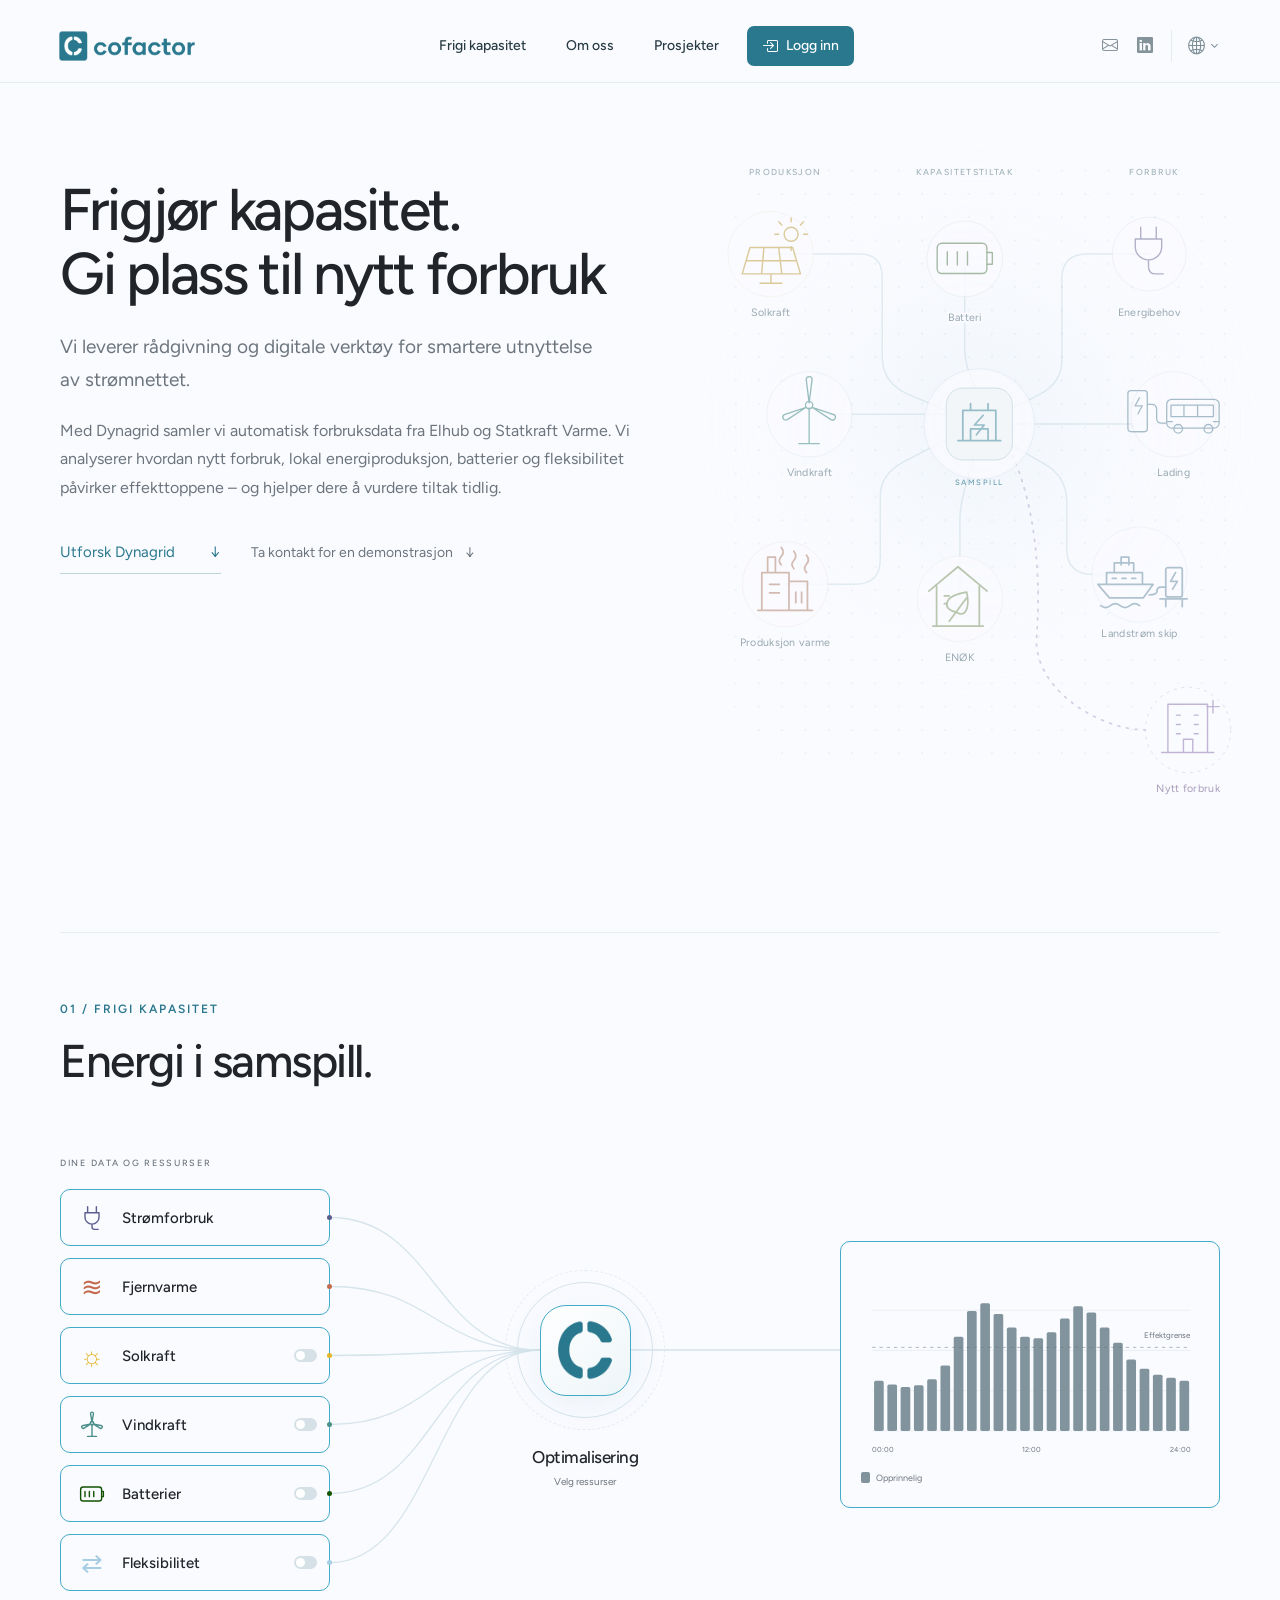
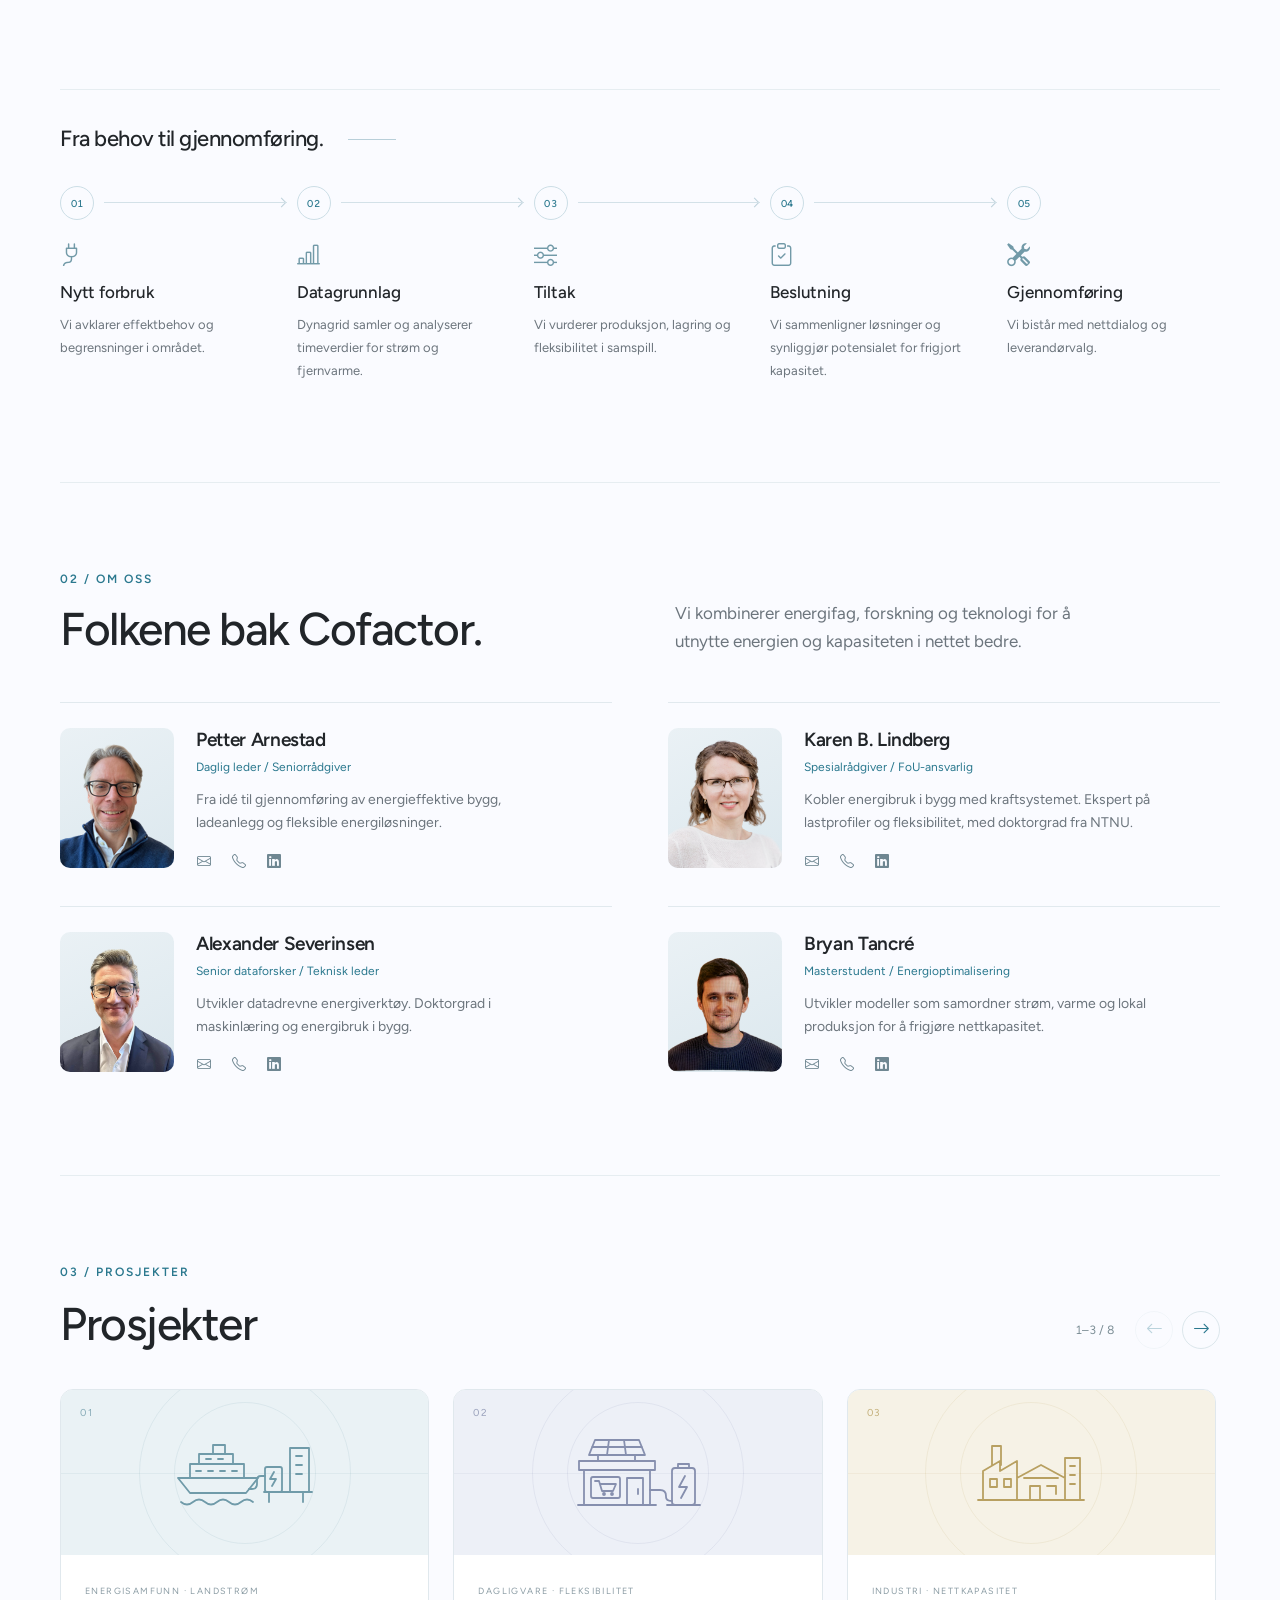
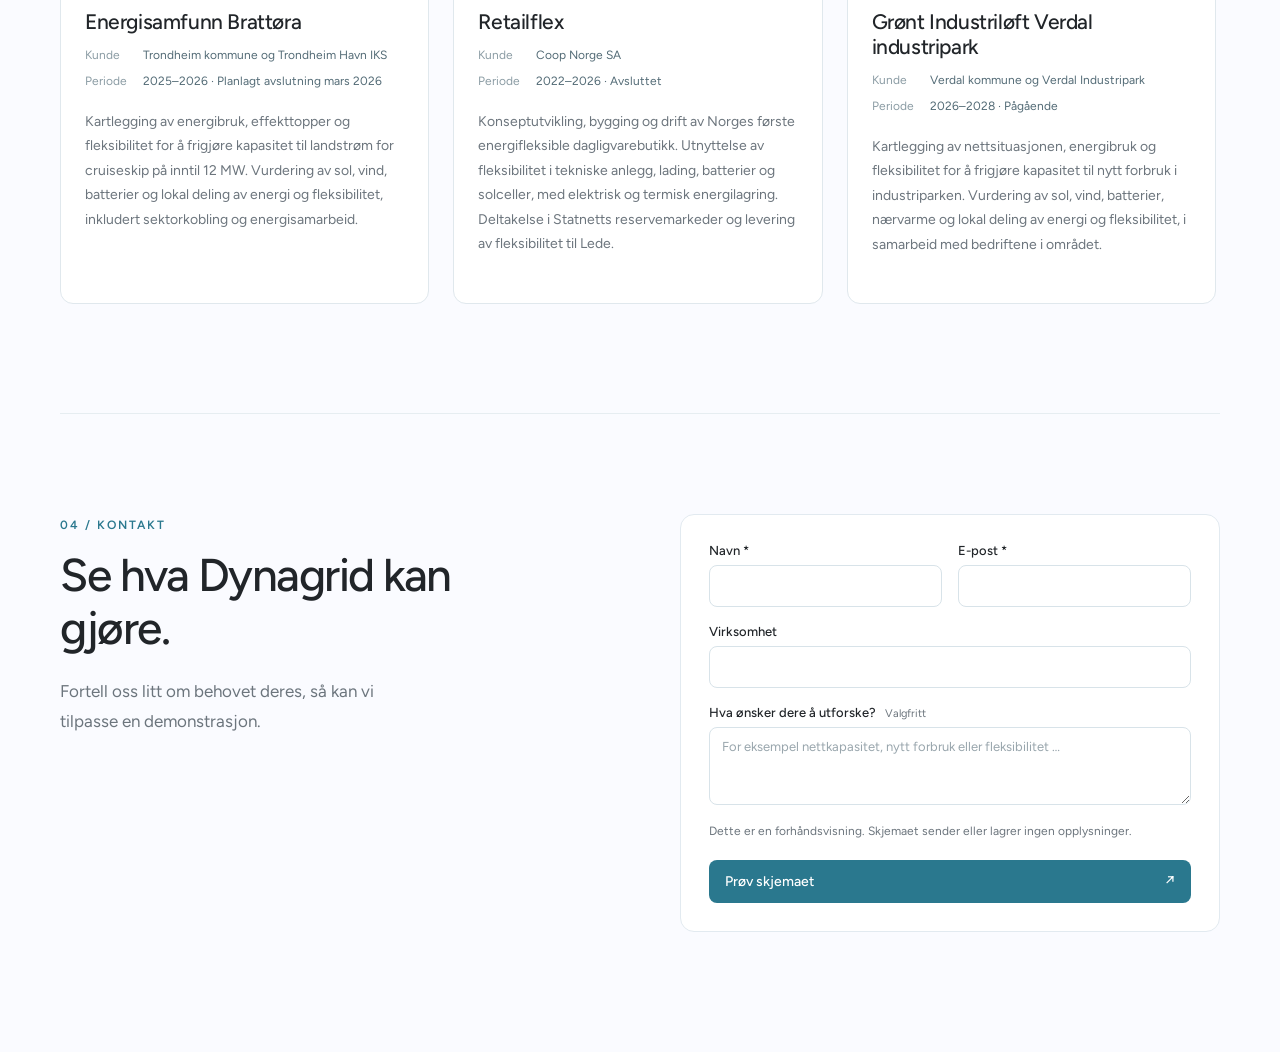
==== index.html @ 736b6c1d "Update energy illustration and website content" ====
<!doctype html>
<html lang="nb">
<head>
<meta charset="utf-8"><meta name="viewport" content="width=device-width, initial-scale=1">
<title>Energi i samspill — animasjonskonsept</title>
<link rel="icon" type="image/png" href="assets/cofactor-symbol.png">
<link rel="stylesheet" href="assets/bootstrap-icons.css"><link rel="stylesheet" href="style.css?v=20261119-energy-groups1"><script defer src="i18n.js?v=20261119-energy-groups1"></script><script defer src="app.js?v=20261119-energy-groups1"></script>
</head>
<body>
<header class="site-header">
<nav class="site-nav" aria-label="Hovedmeny">
<a class="site-logo" href="./" aria-label="Cofactor – forsiden"><img src="assets/cofactor-logo.png" alt="Cofactor"></a>
<button class="nav-toggle" type="button" aria-label="Åpne meny" aria-expanded="false" aria-controls="nav-items"><i class="bi bi-list" aria-hidden="true"></i></button>
<ul class="nav-items" id="nav-items">
<li><a class="nav-link" href="#frigi-kapasitet">Frigi kapasitet</a></li>
<li><a class="nav-link" href="#om-oss">Om oss</a></li>
<li><a class="nav-link" href="#prosjekter">Prosjekter</a></li>
<li><a class="nav-link login-link" href="https://dynagrid.cofactor.no"><i class="bi bi-box-arrow-in-right" aria-hidden="true"></i><span>Logg inn</span></a></li>
</ul>
<ul class="nav-social" aria-label="Kontakt og sosiale medier">

<li><a class="nav-link social-link" href="mailto:post@cofactor.site" aria-label="Send e-post til Cofactor"><i class="bi bi-envelope" aria-hidden="true"></i></a></li>
<li><a class="nav-link social-link" href="https://www.linkedin.com/company/cofactor-as" aria-label="Cofactor på LinkedIn"><i class="bi bi-linkedin" aria-hidden="true"></i></a></li>
<li class="language-picker">
<button type="button" id="language-trigger" class="language-trigger" aria-label="Velg språk" aria-expanded="false" aria-controls="language-options"><i class="bi bi-globe2" aria-hidden="true"></i><span class="language-chevron" aria-hidden="true"></span></button>
<div id="language-options" class="language-options" hidden>
<button type="button" data-language="nb" lang="nb" aria-pressed="true">Norsk <span aria-hidden="true">✓</span></button>
<button type="button" data-language="en" lang="en" aria-pressed="false">English <span aria-hidden="true">✓</span></button>
</div>
</li>
</ul>
</nav>
</header>
<main>
<section class="landing-section" aria-labelledby="intro-title">
<div class="landing-copy"><h1 id="intro-title">Frigjør kapasitet.<br>Gi plass til nytt forbruk</h1><p>Vi leverer rådgivning og digitale verktøy for smartere utnyttelse av strømnettet.</p><p class="landing-description">Med Dynagrid samler vi automatisk forbruksdata fra Elhub og Statkraft Varme. Vi analyserer hvordan nytt forbruk, lokal energiproduksjon, batterier og fleksibilitet påvirker effekttoppene – og hjelper dere å vurdere tiltak tidlig.</p><div class="landing-actions"><a class="section-jump" href="#frigi-kapasitet">Utforsk Dynagrid <span aria-hidden="true">↓</span></a><a class="demo-link" href="#kontakt">Ta kontakt for en demonstrasjon <span aria-hidden="true">↓</span></a></div></div>
<div class="energy-illustration" aria-hidden="true">
<svg viewBox="0 0 600 710" fill="none" xmlns="http://www.w3.org/2000/svg">
<defs><pattern id="energy-dots" width="24" height="24" patternUnits="userSpaceOnUse"><circle cx="1" cy="1" r="1" fill="#2a788e" opacity=".13"/></pattern><radialGradient id="energy-halo"><stop stop-color="#e4eff3" stop-opacity=".7"/><stop offset="1" stop-color="#FAFBFF" stop-opacity="0"/></radialGradient></defs>
<ellipse cx="300" cy="310" rx="295" ry="300" fill="url(#energy-halo)"/>
<rect x="28" y="35" width="544" height="625" rx="100" fill="url(#energy-dots)"/>
<g class="energy-group-labels"><text x="100" y="54">PRODUKSJON</text><text x="285" y="54">KAPASITETSTILTAK</text><text x="480" y="54">FORBRUK</text></g>
<g stroke="#2a788e" stroke-opacity=".17" stroke-width="1.5" stroke-linecap="round" stroke-linejoin="round" fill="none">
<path d="M85 135H177Q200 135 200 159V241Q200 268 228 280L266 296"/>
<path d="M125 300H266"/>
<path d="M100 475H172Q198 475 198 449V384Q198 362 222 349L270 324"/>
<path d="M285 140V234Q285 251 297 274"/>
<path d="M280 490V408Q280 388 294 348"/>
<path d="M334 294 361 280Q385 268 385 244V161Q385 135 411 135H475"/>
<path d="M334 310H500"/>
<path d="M330 330 367 351Q390 364 390 390V438Q390 465 417 465H465"/>
</g>
<path class="energy-new-demand-link" d="M334 342C360 400 363 475 359 529S424 625 471 625"/>

<g transform="translate(100 475)" class="energy-node" style="color:#b48a76"><circle r="44" class="node-disc"/>
<g class="node-art"><path d="M-28 27h56M-24 27v-39h28v39M4 27V-3h19v30M-18-12v-16h8v16M-16 0h10m-10 9h10M11 8v11m6-11v11"/><path d="M-4-20c-7-8 7-9 0-18M9-16c-7-8 7-9 0-18M22-12c-7-8 7-9 0-18"/></g>
<text x="0" y="64">Produksjon varme</text></g>
<g transform="translate(125 300)" class="energy-node" style="color:#4b8f8a"><circle r="44" class="node-disc"/>
<g class="node-art" transform="translate(-28 -41) scale(0.75)"><path xmlns="http://www.w3.org/2000/svg" d="M37 46v49M23 95h28M37 39 33 7a4 4 0 0 1 8 0l-4 32ZM33 45 7 62a4 4 0 0 1-4-7l30-10ZM41 45l26 17a4 4 0 0 0 4-7L41 45Z" /><circle xmlns="http://www.w3.org/2000/svg" cx="37" cy="42" r="5" /></g>
<text x="0" y="64">Vindkraft</text></g>
<g transform="translate(515 625)" class="energy-node energy-new-demand" style="color:#9680b3"><circle r="44" class="node-disc"/>
<g class="node-art" transform="translate(-28 -32) scale(0.8)"><path xmlns="http://www.w3.org/2000/svg" d="M9 69V7h51v62M1 69h67M29 69V52h12v17M20 21h5M43 21h5M20 33h5M43 33h5M20 45h5M43 45h5M67 2v16M59 10h16" /></g>
<text x="0" y="64">Nytt forbruk</text></g>
<g transform="translate(465 465)" class="energy-node" style="color:#7496a9"><circle r="49" class="node-disc"/>
<g class="node-art"><path d="M-43 10h57L4 24h-35l-12-14ZM-34 10V-2H3v12M-26-2v-10h20v8M-19-10v-8h8v8M-28 4h4m6 0h4m6 0h4M21 25h28M27 25v8m17-8v8"/><rect x="27" y="-7" width="17" height="30" rx="2"/><path d="m37-2-5 9h7l-5 8M27 13h-5q-4 0-4 4t-8 4M-40 32q5 4 10 0t10 0t10 0t10 0"/></g>
<text x="0" y="64">Landstrøm skip</text></g>
<g transform="translate(475 135)" class="energy-node" style="color:#77799d"><circle r="38" class="node-disc"/>
<g class="node-art" transform="translate(-24 -30) scale(0.8)"><path xmlns="http://www.w3.org/2000/svg" d="M19 3v15M39 3v15M12 18h34v10a17 17 0 0 1-34 0V18ZM29 45v8q0 10 10 10h9" /></g>
<text x="0" y="64">Energibehov</text></g>
<g transform="translate(500 300)" class="energy-node" style="color:#678c9e"><circle r="44" class="node-disc"/>
<g class="node-art" transform="translate(-47 -28) scale(0.74)"><rect xmlns="http://www.w3.org/2000/svg" x="0" y="5" width="27" height="57" rx="4" /><path xmlns="http://www.w3.org/2000/svg" d="M6 62h17M16 15l-6 11h10l-6 11M27 24h6q7 0 7 7v12q0 7 6 7h7" />
 <rect xmlns="http://www.w3.org/2000/svg" x="54" y="17" width="73" height="40" rx="7" /><path xmlns="http://www.w3.org/2000/svg" d="M60 25h59v16H60V25ZM78 25v16M97 25v16M119 48h7M55 48h7" /><circle xmlns="http://www.w3.org/2000/svg" cx="70" cy="58" r="6" /><circle xmlns="http://www.w3.org/2000/svg" cx="112" cy="58" r="6" /></g>
<text x="0" y="64">Lading</text></g>
<g transform="translate(285 140)" class="energy-node" style="color:#658860"><circle r="39" class="node-disc"/>
<g class="node-art" transform="translate(-30 -25) scale(0.8)"><rect xmlns="http://www.w3.org/2000/svg" x="2" y="11" width="64" height="39" rx="6" /><path xmlns="http://www.w3.org/2000/svg" d="M66 23h7v15h-7M15 22v17M28 22v17M41 22v17" /></g>
<text x="0" y="64">Batteri</text></g>
<g transform="translate(280 490)" class="energy-node" style="color:#889e71"><circle r="44" class="node-disc"/>
<g class="node-art"><path d="m-32-8 30-25L28-8M-24-13v41h44V-13M-28 28h52"/><path d="M-3 14c-15-2-16-17 10-21 4 19-3 26-10 21ZM-11 23 7-1M-16-3h5m-5 8h3"/></g>
<text x="0" y="64">ENØK</text></g>
<g transform="translate(85 135)" class="energy-node" style="color:#c2a34a"><circle r="44" class="node-disc"/>
<g class="node-art" transform="translate(-34 -30) scale(0.8)"><circle xmlns="http://www.w3.org/2000/svg" cx="69" cy="12" r="9" /><path xmlns="http://www.w3.org/2000/svg" d="M69-4v-5M69 28v5M53 12h-5M85 12h5M57 0l-4-4M81 0l4-4" />
 <path xmlns="http://www.w3.org/2000/svg" d="M16 29h55l10 34H6l10-34ZM12 46h64M34 29l-3 34M53 29l4 34M43 63v12M29 75h28" /></g>
<text x="0" y="64">Solkraft</text></g>
<g transform="translate(266 273)" style="color:#2a788e">
<circle cx="34" cy="37" r="57" fill="#FAFBFF" fill-opacity=".8" stroke="currentColor" stroke-opacity=".12"/>
<rect width="68" height="74" rx="17" fill="#eff5f7" stroke="#a8c6d0" stroke-opacity=".7"/>
<g stroke="currentColor" stroke-width="1.8" stroke-linecap="round" stroke-linejoin="round" opacity=".65"><path d="M17 54V23h34v31M12 54h44M25 16v7M43 16v7M25 54V42h18v12M38 28l-9 10h10l-8 10"/></g>
<text x="34" y="100" class="hub-label">SAMSPILL</text></g></svg>
</div>
</section>
<section id="frigi-kapasitet" class="animation-section" aria-labelledby="capacity-title" tabindex="-1">
<div class="section-heading"><span class="section-eyebrow">01 / FRIGI KAPASITET</span><h2 id="capacity-title">Energi i samspill.</h2></div>
<div class="scene">
<svg class="connections" viewBox="0 0 1160 500" preserveAspectRatio="none" aria-hidden="true"><defs><linearGradient id="flow"><stop stop-color="#43AAC7"/><stop offset="1" stop-color="#2a788e"/></linearGradient></defs><g id="wires"></g></svg>
<section class="sources" aria-label="Datakilder">
<div class="column-label">DINE DATA OG RESSURSER</div>
<div class="source" data-index="0"><span class="icon"><svg viewBox="0 0 32 32" aria-hidden="true"><path d="M11 3v7M21 3v7M8 10h16v5a8 8 0 0 1-16 0v-5ZM16 23v3a3 3 0 0 0 3 3h4"/></svg></span><div><strong>Strømforbruk</strong></div><span class="port"></span></div>
<div class="source" data-index="1"><span class="icon">≋</span><div><strong>Fjernvarme</strong></div><span class="port"></span></div>
<button type="button" class="source asset" data-index="2" data-asset="solar" aria-pressed="false"><span class="icon">☼</span><span class="source-text"><strong>Solkraft</strong></span><span class="port"></span><span class="toggle" aria-hidden="true"></span></button>
<button type="button" class="source asset" data-index="3" data-asset="wind" aria-pressed="false"><span class="icon"><svg viewBox="0 0 32 32" aria-hidden="true"><path d="M16 15.5V29M11 29h10M16 12.5 14.3 3a1.7 1.7 0 0 1 3.4 0L16 12.5ZM14.7 14.8l-8.2 5a1.7 1.7 0 0 1-1.7-2.9l9.9-2.1ZM17.3 14.8l8.2 5a1.7 1.7 0 0 0 1.7-2.9l-9.9-2.1Z"/><circle cx="16" cy="14" r="2"/></svg></span><span class="source-text"><strong>Vindkraft</strong></span><span class="port"></span><span class="toggle" aria-hidden="true"></span></button>
<button type="button" class="source asset" data-index="4" data-asset="battery" aria-pressed="false"><span class="icon"><svg viewBox="0 0 32 32" aria-hidden="true"><rect x="3" y="8" width="24" height="16" rx="3"/><path d="M27 13h2v6h-2M8 13v6M13 13v6M18 13v6"/></svg></span><span class="source-text"><strong>Batterier</strong></span><span class="port"></span><span class="toggle" aria-hidden="true"></span></button>
<button type="button" class="source asset" data-index="5" data-asset="flex" aria-pressed="false"><span class="icon">⇄</span><span class="source-text"><strong>Fleksibilitet</strong></span><span class="port"></span><span class="toggle" aria-hidden="true"></span></button>
</section>
<section class="optimizer" aria-label="Optimalisering"><div class="core-wrap"><div class="ring ring-outer"></div><div class="ring ring-inner"></div><div class="core"><img class="cofactor-symbol" src="assets/cofactor-symbol.png" alt="Cofactor" decoding="async"></div></div><h2>Optimalisering</h2><p id="engine-copy">Velg ressurser</p><div class="thinking"><i></i><i></i><i></i></div></section>
<section class="result" aria-label="Illustrasjon av redusert effektuttak"><div class="chart-wrap"><svg id="chart" width="420" height="240" viewBox="0 0 420 240" role="img" aria-label="Timebasert effektuttak gjennom et døgn: opprinnelige søyler bak optimaliserte søyler, med en effektgrense på 550 kW"><g class="grid"><path d="M14 55H410M14 105H410M14 155H410M14 205H410"/></g><g id="original-bars" fill="#81939c" fill-opacity="1"><rect x="16.25" y="142.67" width="12" height="62.33" rx="2"></rect><rect x="32.75" y="147.39" width="12" height="57.61" rx="2"></rect><rect x="49.25" y="150.22" width="12" height="54.78" rx="2"></rect><rect x="65.75" y="148.33" width="12" height="56.67" rx="2"></rect><rect x="82.25" y="140.78" width="12" height="64.22" rx="2"></rect><rect x="98.75" y="123.78" width="12" height="81.22" rx="2"></rect><rect x="115.25" y="87.89" width="12" height="117.11" rx="2"></rect><rect x="131.75" y="55.78" width="12" height="149.22" rx="2"></rect><rect x="148.25" y="46.33" width="12" height="158.67" rx="2"></rect><rect x="164.75" y="59.56" width="12" height="145.44" rx="2"></rect><rect x="181.25" y="76.56" width="12" height="128.44" rx="2"></rect><rect x="197.75" y="87.89" width="12" height="117.11" rx="2"></rect><rect x="214.25" y="89.78" width="12" height="115.22" rx="2"></rect><rect x="230.75" y="82.22" width="12" height="122.78" rx="2"></rect><rect x="247.25" y="65.22" width="12" height="139.78" rx="2"></rect><rect x="263.75" y="50.11" width="12" height="154.89" rx="2"></rect><rect x="280.25" y="57.67" width="12" height="147.33" rx="2"></rect><rect x="296.75" y="76.56" width="12" height="128.44" rx="2"></rect><rect x="313.25" y="95.44" width="12" height="109.56" rx="2"></rect><rect x="329.75" y="116.22" width="12" height="88.78" rx="2"></rect><rect x="346.25" y="127.56" width="12" height="77.44" rx="2"></rect><rect x="362.75" y="135.11" width="12" height="69.89" rx="2"></rect><rect x="379.25" y="138.89" width="12" height="66.11" rx="2"></rect><rect x="395.75" y="142.67" width="12" height="62.33" rx="2"></rect></g><g id="optimized-bars" visibility="hidden" fill="#2a788e" fill-opacity="1"><rect x="18.25" y="142.67" width="8" height="62.33" rx="2"><title>00:00–01:00 · Opprinnelig: 330 kW · Optimalisert: 330 kW</title></rect><rect x="34.75" y="147.39" width="8" height="57.61" rx="2"><title>01:00–02:00 · Opprinnelig: 305 kW · Optimalisert: 305 kW</title></rect><rect x="51.25" y="150.22" width="8" height="54.78" rx="2"><title>02:00–03:00 · Opprinnelig: 290 kW · Optimalisert: 290 kW</title></rect><rect x="67.75" y="148.33" width="8" height="56.67" rx="2"><title>03:00–04:00 · Opprinnelig: 300 kW · Optimalisert: 300 kW</title></rect><rect x="84.25" y="140.78" width="8" height="64.22" rx="2"><title>04:00–05:00 · Opprinnelig: 340 kW · Optimalisert: 340 kW</title></rect><rect x="100.75" y="123.78" width="8" height="81.22" rx="2"><title>05:00–06:00 · Opprinnelig: 430 kW · Optimalisert: 430 kW</title></rect><rect x="117.25" y="87.89" width="8" height="117.11" rx="2"><title>06:00–07:00 · Opprinnelig: 620 kW · Optimalisert: 620 kW</title></rect><rect x="133.75" y="55.78" width="8" height="149.22" rx="2"><title>07:00–08:00 · Opprinnelig: 790 kW · Optimalisert: 790 kW</title></rect><rect x="150.25" y="46.33" width="8" height="158.67" rx="2"><title>08:00–09:00 · Opprinnelig: 840 kW · Optimalisert: 840 kW</title></rect><rect x="166.75" y="59.56" width="8" height="145.44" rx="2"><title>09:00–10:00 · Opprinnelig: 770 kW · Optimalisert: 770 kW</title></rect><rect x="183.25" y="76.56" width="8" height="128.44" rx="2"><title>10:00–11:00 · Opprinnelig: 680 kW · Optimalisert: 680 kW</title></rect><rect x="199.75" y="87.89" width="8" height="117.11" rx="2"><title>11:00–12:00 · Opprinnelig: 620 kW · Optimalisert: 620 kW</title></rect><rect x="216.25" y="89.78" width="8" height="115.22" rx="2"><title>12:00–13:00 · Opprinnelig: 610 kW · Optimalisert: 610 kW</title></rect><rect x="232.75" y="82.22" width="8" height="122.78" rx="2"><title>13:00–14:00 · Opprinnelig: 650 kW · Optimalisert: 650 kW</title></rect><rect x="249.25" y="65.22" width="8" height="139.78" rx="2"><title>14:00–15:00 · Opprinnelig: 740 kW · Optimalisert: 740 kW</title></rect><rect x="265.75" y="50.11" width="8" height="154.89" rx="2"><title>15:00–16:00 · Opprinnelig: 820 kW · Optimalisert: 820 kW</title></rect><rect x="282.25" y="57.67" width="8" height="147.33" rx="2"><title>16:00–17:00 · Opprinnelig: 780 kW · Optimalisert: 780 kW</title></rect><rect x="298.75" y="76.56" width="8" height="128.44" rx="2"><title>17:00–18:00 · Opprinnelig: 680 kW · Optimalisert: 680 kW</title></rect><rect x="315.25" y="95.44" width="8" height="109.56" rx="2"><title>18:00–19:00 · Opprinnelig: 580 kW · Optimalisert: 580 kW</title></rect><rect x="331.75" y="116.22" width="8" height="88.78" rx="2"><title>19:00–20:00 · Opprinnelig: 470 kW · Optimalisert: 470 kW</title></rect><rect x="348.25" y="127.56" width="8" height="77.44" rx="2"><title>20:00–21:00 · Opprinnelig: 410 kW · Optimalisert: 410 kW</title></rect><rect x="364.75" y="135.11" width="8" height="69.89" rx="2"><title>21:00–22:00 · Opprinnelig: 370 kW · Optimalisert: 370 kW</title></rect><rect x="381.25" y="138.89" width="8" height="66.11" rx="2"><title>22:00–23:00 · Opprinnelig: 350 kW · Optimalisert: 350 kW</title></rect><rect x="397.75" y="142.67" width="8" height="62.33" rx="2"><title>23:00–24:00 · Opprinnelig: 330 kW · Optimalisert: 330 kW</title></rect></g><g id="limit"><path d="M14 101.1H410"/><text x="409" y="89" text-anchor="end">Effektgrense</text></g><text x="14" y="231" class="axis">00:00</text><text x="212" y="231" text-anchor="middle" class="axis">12:00</text><text x="410" y="231" text-anchor="end" class="axis">24:00</text></svg></div><div class="legend"><span><i></i>Opprinnelig</span><span class="optimized-legend" hidden><i></i>Optimalisert</span></div></section>
</div>
<p id="selection-status" class="sr-only" aria-live="polite"></p>
<section class="process" aria-labelledby="process-title">
<div class="process-heading"><h3 id="process-title">Fra behov til gjennomføring.</h3><span class="process-heading-line" aria-hidden="true"></span></div>
<ol class="process-steps"><li class="process-step"><div class="process-marker" aria-hidden="true"><span>01</span></div><div class="process-content"><i class="bi bi-plug process-icon" aria-hidden="true"></i><h4>Nytt forbruk</h4><p>Vi avklarer effektbehov og begrensninger i området.</p></div></li><li class="process-step"><div class="process-marker" aria-hidden="true"><span>02</span></div><div class="process-content"><i class="bi bi-bar-chart-line process-icon" aria-hidden="true"></i><h4>Datagrunnlag</h4><p>Dynagrid samler og analyserer timeverdier for strøm og fjernvarme.</p></div></li><li class="process-step"><div class="process-marker" aria-hidden="true"><span>03</span></div><div class="process-content"><i class="bi bi-sliders process-icon" aria-hidden="true"></i><h4>Tiltak</h4><p>Vi vurderer produksjon, lagring og fleksibilitet i samspill.</p></div></li><li class="process-step"><div class="process-marker" aria-hidden="true"><span>04</span></div><div class="process-content"><i class="bi bi-clipboard-check process-icon" aria-hidden="true"></i><h4>Beslutning</h4><p>Vi sammenligner løsninger og synliggjør potensialet for frigjort kapasitet.</p></div></li><li class="process-step"><div class="process-marker" aria-hidden="true"><span>05</span></div><div class="process-content"><i class="bi bi-tools process-icon" aria-hidden="true"></i><h4>Gjennomføring</h4><p>Vi bistår med nettdialog og leverandørvalg.</p></div></li></ol>
</section>






</section>
<section id="om-oss" class="team-section" aria-labelledby="about-title" tabindex="-1">
<div class="team-heading"><div><span class="section-eyebrow">02 / OM OSS</span><h2 id="about-title">Folkene bak Cofactor.</h2></div><p>Vi kombinerer energifag, forskning og teknologi for å utnytte energien og kapasiteten i nettet bedre.</p></div>
<div class="team-grid"><article class="team-member" aria-labelledby="name-petter">
<div class="team-portrait"><img src="assets/team/petter.png" alt="Petter Arnestad" loading="lazy" decoding="async" width="114" height="140"></div>
<div class="team-details"><h3 id="name-petter">Petter Arnestad</h3><p class="team-role">Daglig leder / Seniorrådgiver</p><p class="team-bio">Fra idé til gjennomføring av energieffektive bygg, ladeanlegg og fleksible energiløsninger.</p><div class="team-contact"><a href="mailto:petter.arnestad@cofactor.no" aria-label="Send e-post til Petter Arnestad" title="Send e-post til Petter Arnestad"><i class="bi bi-envelope" aria-hidden="true"></i></a><a href="tel:+4790140592" aria-label="Ring Petter Arnestad" title="Ring Petter Arnestad"><i class="bi bi-telephone" aria-hidden="true"></i></a><a href="https://www.linkedin.com/in/petter-arnestad-79b79119/" aria-label="Petter Arnestad på LinkedIn" title="Petter Arnestad på LinkedIn"><i class="bi bi-linkedin" aria-hidden="true"></i></a></div></div>
</article>
<article class="team-member" aria-labelledby="name-karen">
<div class="team-portrait"><img src="assets/team/karen.png" alt="Karen B. Lindberg" loading="lazy" decoding="async" width="114" height="140"></div>
<div class="team-details"><h3 id="name-karen">Karen B. Lindberg</h3><p class="team-role">Spesialrådgiver / FoU-ansvarlig</p><p class="team-bio">Kobler energibruk i bygg med kraftsystemet. Ekspert på lastprofiler og fleksibilitet, med doktorgrad fra NTNU.</p><div class="team-contact"><a href="mailto:karen.lindberg@cofactor.no" aria-label="Send e-post til Karen B. Lindberg" title="Send e-post til Karen B. Lindberg"><i class="bi bi-envelope" aria-hidden="true"></i></a><a href="tel:+4799604272" aria-label="Ring Karen B. Lindberg" title="Ring Karen B. Lindberg"><i class="bi bi-telephone" aria-hidden="true"></i></a><a href="https://www.linkedin.com/in/karen-byskov-lindberg-b189907/" aria-label="Karen B. Lindberg på LinkedIn" title="Karen B. Lindberg på LinkedIn"><i class="bi bi-linkedin" aria-hidden="true"></i></a></div></div>
</article>
<article class="team-member" aria-labelledby="name-alexander">
<div class="team-portrait"><img src="assets/team/alexander.png" alt="Alexander Severinsen" loading="lazy" decoding="async" width="114" height="140"></div>
<div class="team-details"><h3 id="name-alexander">Alexander Severinsen</h3><p class="team-role">Senior dataforsker / Teknisk leder</p><p class="team-bio">Utvikler datadrevne energiverktøy. Doktorgrad i maskinlæring og energibruk i bygg.</p><div class="team-contact"><a href="mailto:alexander.severinsen@cofactor.no" aria-label="Send e-post til Alexander Severinsen" title="Send e-post til Alexander Severinsen"><i class="bi bi-envelope" aria-hidden="true"></i></a><a href="tel:+4799377455" aria-label="Ring Alexander Severinsen" title="Ring Alexander Severinsen"><i class="bi bi-telephone" aria-hidden="true"></i></a><a href="https://www.linkedin.com/in/alexante/" aria-label="Alexander Severinsen på LinkedIn" title="Alexander Severinsen på LinkedIn"><i class="bi bi-linkedin" aria-hidden="true"></i></a></div></div>
</article>
<article class="team-member" aria-labelledby="name-bryan">
<div class="team-portrait"><img src="assets/team/bryan.png" alt="Bryan Tancré" loading="lazy" decoding="async" width="114" height="140"></div>
<div class="team-details"><h3 id="name-bryan">Bryan Tancré</h3><p class="team-role">Masterstudent / Energioptimalisering</p><p class="team-bio">Utvikler modeller som samordner strøm, varme og lokal produksjon for å frigjøre nettkapasitet.</p><div class="team-contact"><a href="mailto:bryan.tancre@cofactor.no" aria-label="Send e-post til Bryan Tancré" title="Send e-post til Bryan Tancré"><i class="bi bi-envelope" aria-hidden="true"></i></a><a href="tel:+32468149945" aria-label="Ring Bryan Tancré" title="Ring Bryan Tancré"><i class="bi bi-telephone" aria-hidden="true"></i></a><a href="https://www.linkedin.com/in/bryantancre/" aria-label="Bryan Tancré på LinkedIn" title="Bryan Tancré på LinkedIn"><i class="bi bi-linkedin" aria-hidden="true"></i></a></div></div>
</article></div>
</section>
<section id="prosjekter" class="projects-section" aria-labelledby="projects-title" tabindex="-1">
<div class="projects-heading"><div><span class="section-eyebrow">03 / PROSJEKTER</span><h2 id="projects-title">Prosjekter</h2></div><div class="project-controls"><span id="project-position" class="project-position" aria-live="polite" aria-atomic="true">1–3 / 8</span><button type="button" id="project-prev" aria-label="Forrige prosjekter" aria-controls="project-track" disabled><i class="bi bi-arrow-left" aria-hidden="true"></i></button><button type="button" id="project-next" aria-label="Neste prosjekter" aria-controls="project-track"><i class="bi bi-arrow-right" aria-hidden="true"></i></button></div></div>
<div id="project-track" class="project-track" tabindex="0" role="region" aria-label="Bla gjennom prosjekter"><article class="project-card" aria-labelledby="project-title-1">
<div class="project-visual project-visual-1" aria-hidden="true"><span class="project-number">01</span><svg class="project-shore-power-icon" viewBox="0 0 144 80" aria-hidden="true">
<!-- Cruise ship and decks -->
<path d="M5 45h80l-12 15H17L5 45ZM17 45V31h54v14M26 31V21h34v10M40 21V12h12v9M23 38h5m7 0h5m7 0h5m7 0h5M33 26h5m7 0h5"/>
<!-- Quay, shore-power cabinet and nearby building -->
<path d="M91 59h48M96 59v10m34-10v10M117 59V15h19v44M123 23h6m-6 9h6m-6 9h6"/>
<rect x="92" y="34" width="17" height="25" rx="2"/>
<path d="m101 39-4 7h6l-4 7M92 43h-4q-4 0-4 4v4q0 5-5 5h-3"/>
<!-- Harbor water -->
<path d="M8 69q6 5 12 0t12 0t12 0t12 0t12 0t12 0"/>
</svg><span class="project-visual-line"></span></div>
<div class="project-copy"><span class="project-tag">ENERGISAMFUNN · LANDSTRØM</span><h3 id="project-title-1">Energisamfunn Brattøra</h3>
<dl class="project-facts"><div><dt>Kunde</dt><dd>Trondheim kommune og Trondheim Havn IKS</dd></div><div><dt>Periode</dt><dd>2025–2026 · Planlagt avslutning mars 2026</dd></div></dl>
<p>Kartlegging av energibruk, effekttopper og fleksibilitet for å frigjøre kapasitet til landstrøm for cruiseskip på inntil 12 MW. Vurdering av sol, vind, batterier og lokal deling av energi og fleksibilitet, inkludert sektorkobling og energisamarbeid.</p></div>
</article><article class="project-card" aria-labelledby="project-title-2">
<div class="project-visual project-visual-2" aria-hidden="true"><span class="project-number">02</span><svg class="project-retail-icon" viewBox="0 0 136 80" aria-hidden="true">
<!-- Rooftop solar panels -->
<path d="M25 7h44l6 15H19L25 7ZM22 14h50M39 7l-2 15M54 7l2 15M28 22v6M65 22v6"/>
<!-- Grocery storefront and entrance -->
<path d="M9 28h76v9H9zM14 37v35h66V37M8 72h78M57 72V45h16v27M68 56v5"/>
<!-- Shopping cart in the shop window -->
<rect x="21" y="44" width="29" height="21" rx="2"/>
<path d="M25 48h4l3 10h11l3-7H30"/>
<circle cx="34" cy="61" r="1"/><circle cx="42" cy="61" r="1"/>
<!-- Connected battery storage -->
<rect x="102" y="35" width="23" height="37" rx="3"/>
<path d="M108 35v-4h11v4M115 43l-6 11h8l-6 11M80 57h10q6 0 6 6v1q0 4 6 4M97 72h33"/>
</svg><span class="project-visual-line"></span></div>
<div class="project-copy"><span class="project-tag">DAGLIGVARE · FLEKSIBILITET</span><h3 id="project-title-2">Retailflex</h3>
<dl class="project-facts"><div><dt>Kunde</dt><dd>Coop Norge SA</dd></div><div><dt>Periode</dt><dd>2022–2026 · Avsluttet</dd></div></dl>
<p>Konseptutvikling, bygging og drift av Norges første energifleksible dagligvarebutikk. Utnyttelse av fleksibilitet i tekniske anlegg, lading, batterier og solceller, med elektrisk og termisk energilagring. Deltakelse i Statnetts reservemarkeder og levering av fleksibilitet til Lede.</p></div>
</article><article class="project-card" aria-labelledby="project-title-3">
<div class="project-visual project-visual-3" aria-hidden="true"><span class="project-number">03</span><svg class="project-industrial-icon" viewBox="0 0 112 64" aria-hidden="true">
<path d="M3 59h106M8 59V30l17-10v10l17-10v39M17 24V5h9v19M18 5h7M42 59V37l24-13 24 13v22M49 37h34M55 59V45h10v14M72 45h9v8M90 59V17h15v42M95 25h5M95 34h5M95 43h5M15 38h7v8h-7zM29 38h7v8h-7z"/>
</svg><span class="project-visual-line"></span></div>
<div class="project-copy"><span class="project-tag">INDUSTRI · NETTKAPASITET</span><h3 id="project-title-3">Grønt Industriløft Verdal industripark</h3>
<dl class="project-facts"><div><dt>Kunde</dt><dd>Verdal kommune og Verdal Industripark</dd></div><div><dt>Periode</dt><dd>2026–2028 · Pågående</dd></div></dl>
<p>Kartlegging av nettsituasjonen, energibruk og fleksibilitet for å frigjøre kapasitet til nytt forbruk i industriparken. Vurdering av sol, vind, batterier, nærvarme og lokal deling av energi og fleksibilitet, i samarbeid med bedriftene i området.</p></div>
</article><article class="project-card" aria-labelledby="project-title-4">
<div class="project-visual project-visual-4" aria-hidden="true"><span class="project-number">04</span><span class="project-charging-icon"><svg viewBox="0 0 32 48" aria-hidden="true"><rect x="3" y="3" width="20" height="39" rx="3"/><path d="M1 44h24M15 10l-5 9h7l-5 9M23 13h3q4 0 4 4v15q0 4-4 4h-3"/></svg><i class="bi bi-truck"></i></span><span class="project-visual-line"></span></div>
<div class="project-copy"><span class="project-tag">TUNGTRANSPORT · LADING</span><h3 id="project-title-4">Ladeanlegg for tungbil</h3>
<dl class="project-facts"><div><dt>Kunde</dt><dd>Coop Norge SA</dd></div><div><dt>Periode</dt><dd>2024–2026 · Pågående</dd></div></dl>
<p>Kartlagt elektrifisering av nærdistribusjon fra Coops lagre i Bergen, Trondheim, Gardermoen og Tromsø. Beregnet ladebehov, dimensjonert anlegg og fulgt opp nettilknytning, anbud og leverandørvalg. Videre bistand omfatter bygging, idriftsettelse og oppfølging av drift.</p></div>
</article>
<article class="project-card" aria-labelledby="project-title-5">
<div class="project-visual project-visual-5" aria-hidden="true"><span class="project-number">05</span><svg class="project-neighbourhood-icon" viewBox="0 0 144 86" aria-hidden="true">
<!-- Apartment building -->
<path d="M9 67V15h38v52M7 15h42M17 25h6m10 0h6M17 36h6m10 0h6M17 47h6m10 0h6M23 67V55h10v12"/>
<!-- Commercial building with rooftop solar -->
<path d="M87 67V35h48v32M84 35h54M94 35v-6m31 6v-6M95 17h28l6 12H89l6-12ZM92 23h34M105 17l-1 12M114 17l2 12M94 44h15v15H94zM117 67V44h11v23"/>
<!-- Shared EV charger -->
<rect x="61" y="40" width="15" height="27" rx="2"/>
<path d="m70 45-5 8h7l-5 8M76 47h3q4 0 4 4v8q0 4-4 4h-3"/>
<!-- Shared local energy connection -->
<path d="M5 67h134M28 67v11h83V67M68 67v11"/>
<circle cx="68" cy="78" r="2.5"/>
</svg><span class="project-visual-line"></span></div>
<div class="project-copy"><span class="project-tag">OMRÅDEUTVIKLING · KLIMA OG ENERGI</span><h3 id="project-title-5">Klima- og energikonsept for Edvardsløkka</h3>
<dl class="project-facts"><div><dt>Kunde</dt><dd>Edvardsløkka bolig AS (Conseptor)</dd></div></dl>
<p>Utredet et helhetlig klima- og energikonsept for 7 000 m² næringsareal og 130 boliger. Vurdert solceller, varme, elbillading, batterier, utslippsreduserende tiltak og energiforvaltning for området. Utført i samarbeid med Sweco og Glitre Energiløsninger.</p></div>
</article>
<article class="project-card" aria-labelledby="project-title-6">
<div class="project-visual project-visual-6" aria-hidden="true"><span class="project-number">06</span><svg class="project-ranheim-icon" viewBox="0 0 150 84" aria-hidden="true">
<!-- Residential buildings -->
<path d="M5 70h62M10 70V25h24v45M8 25l14-12 14 12M17 35h3m5 0h3M17 45h3m5 0h3M19 70V57h7v13M34 70V39h27v31M32 39l15-12 16 12M41 48h4m7 0h3M44 70V59h8v11"/>
<!-- Original peak, import limit, and reduced demand -->
<path d="M77 13v57h68" opacity=".4"/>
<path d="M82 38h61" stroke-dasharray="3 4" opacity=".65"/>
<path d="M83 62 94 56 105 18 116 50 128 28 141 61" opacity=".3"/>
<path d="M83 62 94 56 105 44 116 50 128 45 141 61"/>
<path d="M105 23v14m-4-4 4 4 4-4"/>
</svg><span class="project-visual-line"></span></div>
<div class="project-copy"><span class="project-tag">OMRÅDEUTVIKLING · EFFEKTREDUKSJON</span><h3 id="project-title-6">Effektreduserende tiltak på Ranheim</h3>
<dl class="project-facts"><div><dt>Kunde</dt><dd>Ranheim Utvikling AS (Nordr)</dd></div></dl>
<p>Utredet effektreduserende tiltak og energiløsninger for et område planlagt med 7 000 m² næringsareal og 600 boliger. Vurdert solceller, varme, elbillading, batterier og energiforvaltning. Utført i samarbeid med Asplan Viak i Trondheim.</p></div>
</article>
<article class="project-card" aria-labelledby="project-title-7">
<div class="project-visual project-visual-7" aria-hidden="true"><span class="project-number">07</span>
<svg class="project-weather-icon" viewBox="0 0 150 86" aria-hidden="true">
<!-- Map folds and terrain -->
<path d="m8 23 32-9 33 10 32-9v52l-32 10-33-10-32 9V23Z" opacity=".55"/>
<path d="M40 14v53M73 24v53" opacity=".25"/>
<path d="m12 52 13-9 15 5 15-13 17 9 17-12 11 3" opacity=".2"/>
<!-- Electricity network -->
<path d="m23 61 26-17 35 14 12-30"/>
<circle cx="23" cy="61" r="3"/><circle cx="49" cy="44" r="3"/><circle cx="84" cy="58" r="3"/><circle cx="96" cy="28" r="3"/>
<!-- Wind across the network -->
<path d="M95 13h28q9 0 9-6t-10-3M112 25h24q9 0 9-7t-11-3M112 37h15q8 0 8 6t-10 3"/>
</svg><span class="project-visual-line"></span></div>
<div class="project-copy"><span class="project-tag">VÆRDATA · NETTBEREDSKAP</span><h3 id="project-title-7">Klimamonitor – ett verktøy, hele værbildet</h3>
<dl class="project-facts"><div><dt>Kunde</dt><dd>Nettselskapet AS</dd></div><div><dt>I media</dt><dd><a class="project-media-link" href="https://www.europower.no/sikkerhet-og-beredskap/vil-kutte-i-milliardkostnader-med-nytt-beredskapsverktoy/2-1-2040887" target="_blank" rel="noopener noreferrer"><span>Les saken i Europower</span> <i class="bi bi-arrow-up-right" aria-hidden="true"></i></a></dd></div></dl>
<p>Utviklet et verktøy som kobler værprognoser og historiske værdata direkte til linjenettet. Gir grunnlag for å planlegge beredskap før hendelser, analysere årsaker i etterkant og arbeide målrettet med å redusere KILE-kostnader.</p></div>
</article>
<article class="project-card" aria-labelledby="project-title-8">
<div class="project-visual project-visual-8" aria-hidden="true"><span class="project-number">08</span>
<svg class="project-transition-icon" viewBox="0 0 144 86" aria-hidden="true">
<!-- Online energy platform -->
<rect x="10" y="17" width="91" height="55" rx="4"/><path d="M10 29h91M45 72v8m20-8v8M34 80h43"/>
<path d="M17 23h2m5 0h2m5 0h2M20 61V43h24v18H20ZM20 49h24M28 43v18m8-18v18M55 61V50m12 11V42m12 19V36M51 64h35"/>
<!-- Shared access to renewable energy -->
<circle cx="115" cy="23" r="14"/><path d="M115 3V0m0 46v-3M95 23h-4m48 0h4M101 9l-3-3m31 3 3-3M129 37l3 3"/>
<path d="M111 56h20M121 46v20" opacity=".6"/>
</svg><span class="project-visual-line"></span></div>
<div class="project-copy"><span class="project-tag">FRIVILLIGHET · ENERGIOMSTILLING</span><h3 id="project-title-8">Ingeniører uten grenser</h3>
<dl class="project-facts"><div><dt>Periode</dt><dd>2025</dd></div></dl>
<p>Alexander bidro som frivillig i Ingeniører uten grenser, sammen med tre kollegaer, til WWFs «East Africa Energy Transition Programme». Utviklet en nettløsning med solkalkulator og oversikt over strømtilgang, ren matlaging, kraftproduksjon, fornybarandel, energiaktører og strømkostnader i Uganda, Kenya, Tanzania og Madagaskar.</p></div>
</article></div>
</section>
<section id="kontakt" class="contact-section" aria-labelledby="demo-title" tabindex="-1">
<div class="contact-intro"><span class="section-eyebrow">04 / KONTAKT</span>
<h2 id="demo-title">Se hva Dynagrid kan gjøre.</h2>
<p id="demo-intro">Fortell oss litt om behovet deres, så kan vi tilpasse en demonstrasjon.</p>
</div>
<div class="contact-form"><form id="demo-form">
<div class="demo-fields"><label>Navn <span aria-hidden="true">*</span><input name="name" autocomplete="name" required maxlength="120"></label><label>E-post <span aria-hidden="true">*</span><input type="email" name="email" autocomplete="email" required maxlength="254"></label></div>
<label>Virksomhet<input name="company" autocomplete="organization" maxlength="160"></label>
<label>Hva ønsker dere å utforske? <span class="optional">Valgfritt</span><textarea name="message" rows="3" maxlength="3000" placeholder="For eksempel nettkapasitet, nytt forbruk eller fleksibilitet …"></textarea></label>
<p class="demo-notice" id="demo-notice">Dette er en forhåndsvisning. Skjemaet sender eller lagrer ingen opplysninger.</p>
<button type="submit" class="demo-submit">Prøv skjemaet <span aria-hidden="true">↗</span></button>
<p id="demo-feedback" class="demo-feedback" role="status"></p>
</form></div>
</section>
</main>


</body></html>
---- style.css ----
@import url('https://fonts.googleapis.com/css2?family=Figtree:wght@400;500;600;700&display=swap');
:root{--bg:#FAFBFF;--ink:#212529;--muted:#6c757d;--primary:#2a788e;--border:#43AAC7;--consumption:#5B5D8D;--net:#A6CDE3;--heat:#C36A4F;--solar:#E4B52A;--wind:#4B8F8A;--battery:#125300}*{box-sizing:border-box}body{margin:0;background:var(--bg);color:var(--ink);font-family:'Figtree',sans-serif;min-height:100vh;display:grid;place-items:center}main{width:100%;max-width:1280px;padding:60px}.intro{text-align:center;margin-bottom:45px}.eyebrow{font-size:10px;font-weight:600;letter-spacing:2.7px;color:#8b9a7c}h1{font-family:'Figtree',sans-serif;font-size:clamp(25px,3vw,39px);font-weight:500;letter-spacing:-1.6px;margin:19px 0 12px}.intro>p{font-size:14px;color:#92998a}.scene{position:relative;display:grid;grid-template-columns:270px 1fr 380px;align-items:center;gap:0;min-height:500px}.connections{position:absolute;inset:0;width:100%;height:100%;pointer-events:none;overflow:visible}.wire{fill:none;stroke:#d6e5eb;stroke-width:1.3}.stream{fill:none;stroke:url(#flow);stroke-width:2;stroke-linecap:round;stroke-dasharray:20 800;opacity:0}.source{height:57px;display:flex;align-items:center;gap:14px;padding:10px 15px;margin-top:12px;background:var(--bg);border:1px solid var(--border);border-radius:10px;position:relative;transition:border-color .6s,box-shadow .6s,transform .6s}.source.active{border-color:#bdcbaa;box-shadow:0 3px 20px #92a37612;transform:translateX(3px)}.icon{font-size:26px;color:var(--primary);width:32px;text-align:center;font-weight:400}.source strong{font-size:12px;font-weight:500}.source small{display:block;font-size:10px;color:var(--muted);margin-top:4px}.port{position:absolute;width:5px;height:5px;border-radius:50%;background:#93b9c4;right:-3px;top:25px}.column-label{font-size:9px;font-weight:500;letter-spacing:1.7px;color:var(--muted);margin-bottom:21px}.sources{z-index:1}.optimizer{position:relative;z-index:1;text-align:center;margin-top:27px}.core-wrap{height:160px;width:160px;position:relative;margin:auto;display:grid;place-items:center}.core{width:91px;height:91px;border-radius:26px;display:grid;place-items:center;background:linear-gradient(140deg,#fff,#edf5f8);border:1px solid var(--border);box-shadow:0 8px 35px #2a788e13;z-index:2}.core svg{width:48px;height:48px;stroke:#9e8abb;stroke-width:1.4;fill:none}.core circle{fill:#f7f5fb}.core circle:first-of-type{fill:#a08abd;stroke:#a08abd}.ring{position:absolute;border:1px solid #d6e5eb;border-radius:50%;inset:12px}.ring-outer{inset:0;border-style:dashed;opacity:.65}.optimizer h2{font-family:'Figtree',sans-serif;font-size:17px;font-weight:500;letter-spacing:-.5px;margin:17px 0 8px}.optimizer p{font-size:10px;color:var(--muted);margin:0;min-height:15px}.thinking{display:flex;gap:4px;justify-content:center;margin-top:12px}.thinking i{width:3px;height:3px;background:var(--primary);border-radius:50%}.result{z-index:1;padding-left:25px;position:relative}.result h2{font-family:'Figtree',sans-serif;font-size:30px;font-weight:500;line-height:1.3;letter-spacing:-1.2px;margin:0 0 20px}.result h2 span{color:#8a9b76}.result .column-label{margin-bottom:20px}.chart-wrap{margin-left:-10px}#chart{width:100%;overflow:visible;display:block}.grid path{stroke:#e7edf2;stroke-width:1;fill:none}#before{stroke:var(--consumption);stroke-width:1.8;stroke-dasharray:4 5;fill:none}#after{stroke:var(--net);stroke-width:2.7;fill:none;stroke-linecap:round;stroke-linejoin:round}#area-path{fill:url(#area)}#limit path{stroke:var(--ink);stroke-width:1;stroke-dasharray:4 5;fill:none}#limit text{fill:var(--ink);font-size:10px}.axis{font-size:9px;fill:var(--muted)}.legend{display:flex;gap:20px;margin-top:13px;font-size:9px;color:var(--muted)}.legend span{display:flex;align-items:center;gap:6px}.legend i{width:15px;border-top:2px dashed var(--consumption)}.legend span:last-child i{border-top:2px solid var(--net)}.outcome{display:flex;align-items:center;gap:8px;margin-top:21px;color:#83956b;opacity:0}.outcome>span{font-size:20px}.outcome p{font-size:11px;margin:0}.caption{display:flex;justify-content:center;align-items:center;gap:12px;margin:35px auto 0}.caption>span{display:grid;place-items:center;border:1px solid #dfe5d5;color:#8c9b7b;border-radius:50%;width:25px;height:25px;font-size:9px}.caption p{font-size:12px;color:#8b9580;min-width:265px}.footnote{text-align:center;font-size:9px;color:#b0b6a7;margin:24px 0 0}@media(min-width:1450px){main{max-width:1360px;padding:65px}.scene{grid-template-columns:290px 1fr 410px}}@media(max-width:1050px){main{padding:40px 25px}.scene{grid-template-columns:230px 1fr 310px}.source{padding:10px;gap:8px}.core-wrap{transform:scale(.85)}.result{padding-left:12px}.result h2{font-size:26px}}@media(max-width:760px){main{padding:32px 20px}.intro{margin-bottom:30px}h1{letter-spacing:-1px;line-height:1.25}.intro>p{font-size:12px;max-width:270px;margin:12px auto;line-height:1.6}.scene{grid-template-columns:1fr 140px;align-items:center;min-height:0;row-gap:50px}.sources{max-width:290px}.source{height:51px;margin-top:9px}.source small{font-size:9px}.column-label{font-size:8px;letter-spacing:1px;margin-bottom:15px}.optimizer{margin-top:20px}.core-wrap{width:140px;height:140px;transform:scale(.75)}.core{width:90px;height:90px}.optimizer h2{font-size:14px;margin-top:0}.optimizer p{font-size:9px}.result{grid-column:1/-1;width:min(100%,420px);margin:auto;padding:0 10px}.result h2{font-size:27px}.result h2 br{display:none}.result h2 span{display:block}.chart-wrap{margin:0}.caption{margin-top:24px;gap:8px}.caption p{min-width:0;font-size:10px}.footnote{margin-top:18px}.icon{width:25px;font-size:23px}.source strong{font-size:11px}}@media(prefers-reduced-motion:reduce){*{transition:none!important}}
/* Interactive concept: the resources are the controls. */
.source.asset{width:100%;font-family:inherit;text-align:left;color:inherit;cursor:pointer;appearance:none;padding-right:43px;transition:border-color .25s,background .25s,box-shadow .25s}
.source.asset:hover{background:rgba(42,120,142,.06);border-color:var(--primary)}
.source.asset:focus-visible{outline:2px solid var(--primary);outline-offset:4px}
.source.asset.selected{background:rgba(42,120,142,.12);border-color:rgba(42,120,142,.5);box-shadow:0 3px 18px #2a788e10}
.source.asset.selected .port{background:var(--primary)}
.toggle{position:absolute;right:12px;width:23px;height:13px;border-radius:8px;background:#d5e1e6;transition:background .25s}
.toggle:after{content:'';position:absolute;top:2px;left:2px;width:9px;height:9px;background:white;border-radius:50%;transition:transform .25s}
.selected .toggle{background:var(--primary)}.selected .toggle:after{transform:translateX(10px)}
.selection-status{text-align:center;color:var(--muted);font-size:11px;min-height:18px;margin:28px 0 0}
.thinking{opacity:0}.working .thinking{opacity:1}.working .thinking i{animation:think .7s ease-in-out infinite alternate}.working .thinking i:nth-child(2){animation-delay:.2s}.working .thinking i:nth-child(3){animation-delay:.4s}
@keyframes think{from{opacity:.2}to{opacity:1}}
@media(max-width:760px){.source.asset{padding-right:33px}.toggle{right:7px;width:20px}.selected .toggle:after{transform:translateX(7px)}.source.asset .source-text{min-width:0}.source.asset small{font-size:8px}.selection-status{font-size:10px;line-height:1.6}}
@media(prefers-reduced-motion:reduce){.working .thinking i{animation:none}}
/* Keep the result visually consistent with the resource boxes. */
.result{background:var(--bg);border:1px solid var(--border);border-radius:10px;padding:24px 20px}
.result .chart-wrap{margin-left:0}
@media(max-width:1050px){.result{padding:20px 15px}}
@media(max-width:760px){.result{padding:22px 16px}}
/* Match the plot surface to the source boxes. */
.result .chart-wrap,.result #chart{background:transparent}
#area-path{fill:none}

/* Cofactor mark at the center of the optimizer. */
.core .cofactor-symbol{display:block;width:64px;height:64px;object-fit:contain}

.sr-only{position:absolute;width:1px;height:1px;padding:0;margin:-1px;overflow:hidden;clip-path:inset(50%);white-space:nowrap;border:0}
.asset.hint .toggle{animation:switch-hint 1s ease-in-out 1}
@keyframes switch-hint{0%,100%{box-shadow:0 0 0 0 transparent}35%,70%{background:#78acbc;box-shadow:0 0 0 5px #2a788e30}}
@media(prefers-reduced-motion:reduce){.asset.hint .toggle{animation:none}}

/* Energy colors from Dynagrid's shared palette; flexibility uses its net-import color. */
.source[data-index="0"]{--source-color:var(--consumption)}
.source[data-index="1"]{--source-color:var(--heat)}
.source[data-asset="solar"]{--source-color:var(--solar)}
.source[data-asset="wind"]{--source-color:var(--wind)}
.source[data-asset="battery"]{--source-color:var(--battery)}
.source[data-asset="flex"]{--source-color:var(--net)}
.source .icon,.source .port{color:var(--source-color)}
.source .port,.source.asset.selected .port{background:var(--source-color)}

/* Single, more prominent labels for the input boxes. */
.source strong{font-size:15px;font-weight:500}
@media(max-width:760px){.source strong{font-size:14px}}

/* Matching vector icons for wind generation and battery storage. */
.icon svg{display:block;width:28px;height:28px;margin:auto;fill:none;stroke:currentColor;stroke-width:1.6;stroke-linecap:round;stroke-linejoin:round}
@media(max-width:760px){.icon svg{width:25px;height:25px}}

/* Modern Cofactor navigation; content destinations remain placeholders. */
body{display:flex;flex-direction:column;align-items:center}
main{margin:auto 0}
.site-header{width:100%;color:#283b43;position:relative;z-index:5;padding:24px 32px 0;border-bottom:1px solid #e6edf1}
.site-nav{display:flex;align-items:center;justify-content:space-between;max-width:1240px;min-height:76px;margin:auto;padding:14px 22px 14px 26px;gap:24px;background:transparent;border:0;border-radius:0;box-shadow:none}
.site-logo{display:block;flex-shrink:0;border-radius:5px}.site-logo img{display:block;max-height:39px;width:auto;max-width:170px}
.nav-items{display:flex;align-items:center;gap:8px;list-style:none;margin:0;padding:0}
.nav-items>li{position:relative}
.nav-link{display:block;padding:10px 13px;font-size:14px;font-weight:500;line-height:20px;color:inherit;text-decoration:none;white-space:nowrap;position:relative;border-radius:9px;transition:color .2s,background .2s}
.nav-link:hover{color:var(--primary);background:#f0f5f7}
[aria-disabled="true"]{cursor:default}
.nav-dropdown summary{cursor:pointer;list-style:none;display:flex;align-items:center;gap:10px}.nav-dropdown summary::-webkit-details-marker{display:none}
.nav-dropdown summary:after{content:'';width:5px;height:5px;border-right:1.4px solid currentColor;border-bottom:1.4px solid currentColor;transform:translateY(-2px) rotate(45deg);transition:transform .2s;opacity:.65}
.nav-dropdown[open] summary:after{transform:translateY(1px) rotate(225deg)}
.nav-dropdown[open]>summary{background:#edf4f6;color:var(--primary)}
.nav-dropdown>ul{position:absolute;top:calc(100% + 12px);left:0;min-width:195px;margin:0;padding:7px;list-style:none;border:1px solid #e4ebef;border-radius:13px;background:#fff;box-shadow:0 12px 36px #14364112,0 2px 6px #14364105;animation:menu-enter .16s ease-out}
.nav-dropdown>ul a,.nav-dropdown>ul span{display:block;padding:11px 12px;border-radius:7px;color:inherit;text-decoration:none;font-size:14px;line-height:20px;transition:background .15s,color .15s}
.nav-dropdown>ul a:hover{background:#eef5f7;color:var(--primary)}
.nav-dropdown>ul a:after{content:'↗';float:right;font-size:13px;color:#8ca5af;margin-left:20px}
.nav-items>li:nth-child(4){margin-left:7px;margin-right:10px}
.nav-items>li:nth-child(4) summary{background:var(--primary);color:#fff;padding:10px 17px;box-shadow:0 2px 3px #2a788e14}
.nav-items>li:nth-child(4) summary:hover,.nav-items>li:nth-child(4) details[open] summary{background:#236779}
.nav-items>li:nth-child(4) .nav-dropdown>ul{left:auto;right:0}
.nav-items>li:nth-child(5){padding-left:14px;border-left:1px solid #e4ebef}
.social-link{font-size:17px;color:#7c8e96;width:36px;height:36px;padding:8px 0;text-align:center;line-height:20px}
.social-link:hover{color:var(--primary);background:#edf4f6}
.nav-toggle{display:none;font:inherit;color:var(--primary);background:#f0f5f7;border:0;border-radius:9px;padding:5px 9px;font-size:24px;cursor:pointer}
.site-nav a:focus-visible,.site-nav summary:focus-visible,.nav-toggle:focus-visible{outline:2px solid var(--primary);outline-offset:3px}
@keyframes menu-enter{from{opacity:0;transform:translateY(-4px)}to{opacity:1;transform:translateY(0)}}
@media(max-width:1000px){
 .site-header{padding:14px 14px 0}.site-nav{padding:12px 16px;min-height:66px;flex-wrap:wrap;gap:0;border-radius:0}.site-logo img{max-height:34px;max-width:150px}.nav-toggle{display:block}
 .nav-items{display:none;width:100%;flex-wrap:wrap;gap:4px;padding-top:14px;margin-top:12px;border-top:1px solid #edf1f4}.nav-items.open{display:flex}.nav-items>li:nth-child(-n+4){width:100%}.nav-link{font-size:15px;padding:12px}
 .nav-dropdown summary{justify-content:space-between}.nav-dropdown>ul{position:static;box-shadow:none;margin:4px 0 8px 12px;border:0;border-left:2px solid #e4edf1;border-radius:0;background:transparent;padding:2px 5px}
 .nav-items>li:nth-child(4){margin:4px 0 8px}.nav-items>li:nth-child(4) summary{padding:12px}.nav-items>li:nth-child(5){padding-left:0;border:0}.social-link{font-size:18px;padding:8px 0;width:40px;height:36px}
}
@media(prefers-reduced-motion:reduce){.nav-dropdown>ul{animation:none}}

/* Center the four primary items independently of the logo and social links. */
.site-nav{display:grid;grid-template-columns:minmax(0,1fr) auto minmax(0,1fr)}
.site-logo{justify-self:start}
.nav-items{justify-content:center;gap:10px}
.nav-items>li:nth-child(4){margin:0}
.login-link{background:var(--primary);color:#fff;padding:10px 17px}
.login-link:hover{background:#236779;color:#fff}
.nav-social{display:flex;align-items:center;justify-self:end;gap:4px;list-style:none;margin:0;padding:0}
@media(max-width:1000px){
 .site-nav{grid-template-columns:1fr auto auto;gap:10px}
 .nav-toggle{grid-column:3;grid-row:1}
 .nav-social{grid-column:2;grid-row:1;gap:0}
 .nav-items{grid-column:1/-1;grid-row:2;gap:6px;margin-top:0}
 .nav-items>li:nth-child(-n+4){width:auto}
 .nav-items>li:nth-child(4){margin:0}
}
@media(max-width:420px){.site-logo img{max-width:120px}.nav-social .social-link{width:29px;font-size:16px}.site-nav{padding:12px;gap:6px}.nav-items .nav-link{font-size:13px;padding:10px}}

.login-link{display:flex;align-items:center;justify-content:center;gap:8px}
.login-link .bi{font-size:16px;line-height:1}
/* Final header proportions and shared interaction treatment. */
.site-header{padding:10px 32px 0}
.site-nav{min-height:72px;padding:12px 24px;gap:24px}
.site-logo img{max-height:36px;max-width:160px}
.nav-items{gap:16px}
.nav-link{font-size:14px;font-weight:500;padding:10px 12px;border-radius:7px}
.nav-link:hover{color:var(--primary);background:rgba(42,120,142,.055)}
.login-link{padding:10px 15px;border-radius:7px;line-height:20px}
.login-link:hover{color:#fff;background:#236779}
.nav-social{gap:3px}
.nav-social .social-link{display:grid;place-items:center;width:32px;height:32px;padding:0;font-size:16px;color:#84939a;border-radius:7px}
.nav-social .social-link:hover{color:var(--primary);background:rgba(42,120,142,.055)}
@media(max-width:1000px){
 .site-header{padding:6px 16px 0}
 .site-nav{min-height:64px;padding:10px 8px;gap:10px}
 .site-logo img{max-height:32px;max-width:145px}
 .nav-items{gap:8px;padding-top:12px;padding-bottom:6px}
 .nav-toggle{font-size:22px;padding:5px 8px;border-radius:7px}
 .nav-social{gap:1px}
}
@media(max-width:420px){
 .site-header{padding:6px 10px 0}
 .site-nav{gap:6px}
 .site-logo img{max-width:120px}
 .nav-social .social-link{width:28px;height:30px;font-size:15px}
 .nav-items{gap:4px}
 .nav-items .nav-link{font-size:13px;padding:9px 10px}
}

/* One continuous page with anchored navigation. */
html{scroll-behavior:smooth;scroll-padding-top:108px}
.site-header{position:sticky;top:0;background:rgba(250,251,255,.96);backdrop-filter:blur(12px)}
main{margin:0;max-width:1280px;padding:0 60px;width:100%}
.landing-section{min-height:calc(100svh - 83px);display:flex;align-items:center;padding:70px 0 110px}
.landing-copy{max-width:760px}
.section-eyebrow{font-size:10px;font-weight:600;letter-spacing:2px;color:var(--primary)}
.landing-copy h1{font-size:clamp(42px,6vw,76px);font-weight:500;line-height:1.08;letter-spacing:-3px;margin:25px 0}
.landing-copy>p{max-width:550px;font-size:19px;line-height:1.75;color:var(--muted)}
.section-jump{display:inline-flex;align-items:center;gap:35px;margin-top:24px;padding:12px 0;color:var(--primary);text-decoration:none;font-size:15px;border-bottom:1px solid #bdd4dd}
.section-jump:hover{border-color:var(--primary)}
.animation-section{padding:65px 0 100px;border-top:1px solid #e6edf1}
.section-heading{margin-bottom:35px}.section-heading h2,.text-section h2{font-size:clamp(30px,4vw,46px);font-weight:500;letter-spacing:-1.5px;margin:16px 0 0}
.text-section{min-height:75svh;padding:100px 0;display:grid;grid-template-columns:1fr 1fr;gap:80px;align-content:center;border-top:1px solid #e6edf1}
.placeholder-copy p{font-size:17px;line-height:1.85;color:var(--muted);margin:0 0 22px}
.nav-items a[aria-current="location"]:not(.login-link){color:var(--primary);background:rgba(42,120,142,.055)}
.section-jump:focus-visible{outline:2px solid var(--primary);outline-offset:5px}
@media(max-width:1050px){main{padding:0 25px}}
@media(max-width:760px){main{padding:0 20px}.landing-section{padding:60px 0 90px;min-height:calc(100svh - 70px)}.landing-copy h1{letter-spacing:-1.8px}.landing-copy>p{font-size:17px}.animation-section{padding:40px 0 65px}.section-heading{margin-bottom:30px}.text-section{grid-template-columns:1fr;gap:32px;padding:65px 0;min-height:70svh}.placeholder-copy p{font-size:16px}}
@media(prefers-reduced-motion:reduce){html{scroll-behavior:auto}}

/* A compact, editorial introduction to the team. */
.team-section{padding:85px 0 95px;border-top:1px solid #e6edf1}
.team-heading{display:grid;grid-template-columns:1fr 1fr;gap:70px;align-items:end;margin-bottom:46px}
.team-heading h2{font-size:clamp(30px,4vw,46px);font-weight:500;letter-spacing:-1.5px;margin:16px 0 0;line-height:1.15}
.team-heading>p{font-size:17px;line-height:1.7;color:var(--muted);max-width:440px;margin:0}
.team-grid{display:grid;grid-template-columns:1fr 1fr;column-gap:56px;row-gap:30px}
.team-member{display:grid;grid-template-columns:114px 1fr;gap:22px;padding:25px 0 0;border-top:1px solid #e1e9ee;align-items:start}
.team-portrait{width:114px;height:140px;overflow:hidden;border-radius:10px;background:linear-gradient(155deg,#eaf1f5,#dce8ee);display:flex;align-items:end}
.team-portrait img{width:100%;height:auto;max-height:140px;object-fit:contain;object-position:center bottom;display:block}
.team-details h3{font-size:19px;line-height:1.25;font-weight:600;letter-spacing:-.35px;margin:0 0 6px}
.team-role{font-size:12px;line-height:1.5;color:var(--primary);margin:0 0 12px}
.team-bio{font-size:14px;line-height:1.65;color:var(--muted);margin:0;max-width:350px}
.team-contact{display:flex;gap:5px;margin:12px 0 0 -7px}
.team-contact a{width:30px;height:30px;display:grid;place-items:center;border-radius:7px;color:#6f8792;font-size:14px;transition:color .2s,background .2s;text-decoration:none}
.team-contact a:hover{color:var(--primary);background:#eaf2f5}
.team-contact a:focus-visible{outline:2px solid var(--primary);outline-offset:2px}
@media(max-width:1050px){.team-grid{column-gap:30px}.team-member{gap:16px}.team-details h3{font-size:18px}}
@media(max-width:760px){.team-section{padding:60px 0}.team-heading{grid-template-columns:1fr;gap:20px;margin-bottom:30px}.team-heading>p{font-size:16px}.team-grid{grid-template-columns:1fr;gap:24px}.team-member{padding-top:24px}.team-bio{max-width:460px}}
@media(max-width:380px){.team-member{grid-template-columns:90px 1fr;gap:14px}.team-portrait{width:90px;height:115px}.team-portrait img{max-height:115px}.team-details h3{font-size:17px}.team-bio{font-size:13px}}

.landing-copy .landing-description{font-size:16px;line-height:1.8;max-width:620px;margin-top:20px}
.landing-actions{display:flex;align-items:center;flex-wrap:wrap;column-gap:30px;row-gap:16px;margin-top:28px}
.landing-actions .section-jump{margin-top:0}
.demo-link{display:inline-flex;align-items:center;gap:12px;color:var(--muted);text-decoration:none;font-size:14px;padding:12px 0}
.demo-link:hover{color:var(--primary)}
.demo-link:focus-visible{outline:2px solid var(--primary);outline-offset:5px}
@media(max-width:760px){.landing-copy .landing-description{font-size:15px}.landing-actions{column-gap:22px;row-gap:6px}}

/* Quiet energy-network illustration, independent of the interactive demo. */
.landing-section{position:relative;isolation:isolate;display:grid;grid-template-columns:minmax(0,1.25fr) minmax(0,1fr);gap:20px}
.landing-copy{position:relative;z-index:1}
.landing-copy h1{font-size:clamp(40px,4.6vw,62px);letter-spacing:-2.3px}
.energy-illustration{width:115%;margin-left:-5%;pointer-events:none;opacity:.7}
.energy-illustration svg{width:100%;height:auto;display:block;overflow:visible}
.energy-node .node-disc{fill:#FAFBFF;fill-opacity:.82;stroke:currentColor;stroke-opacity:.12;stroke-width:1}
.energy-node .node-art{stroke:currentColor;stroke-width:1.8;stroke-linecap:round;stroke-linejoin:round;opacity:.8}
.energy-node text{fill:#6f8790;text-anchor:middle;font-family:'Figtree',sans-serif;font-size:11px;letter-spacing:.3px}
.hub-label{fill:#2a788e;text-anchor:middle;font-family:'Figtree',sans-serif;font-size:8px;font-weight:500;letter-spacing:1.6px}
@media(max-width:1050px){.landing-section{grid-template-columns:minmax(0,1.3fr) minmax(0,1fr);gap:12px}.landing-copy h1{font-size:clamp(38px,4.6vw,52px)}.energy-illustration{width:105%;margin-left:0}}
@media(max-width:760px){.landing-section{grid-template-columns:1fr;padding-bottom:45px;gap:20px}.landing-copy h1{font-size:clamp(38px,8vw,58px);letter-spacing:-1.7px}.energy-illustration{width:100%;max-width:390px;margin:0 auto;opacity:.65}}

/* Demonstration enquiry preview; nothing is submitted or stored. */

.contact-intro h2{font-size:30px;line-height:1.15;font-weight:500;letter-spacing:-1px;margin:17px 0 12px;max-width:360px}
#demo-intro{font-size:15px;line-height:1.65;color:var(--muted);margin:0 0 25px}
#demo-form label{display:block;font-size:13px;font-weight:500;margin:0 0 17px}
.demo-fields{display:grid;grid-template-columns:1fr 1fr;gap:16px}
#demo-form input,#demo-form textarea{display:block;width:100%;font:400 15px 'Figtree',sans-serif;color:var(--ink);background:#fff;border:1px solid #d8e3e9;border-radius:8px;margin-top:7px;padding:11px 12px;resize:vertical}
#demo-form textarea::placeholder{color:#99a6ad;font-size:13px}
#demo-form input:focus,#demo-form textarea:focus{outline:2px solid #2a788e35;outline-offset:1px;border-color:var(--primary)}
.optional{font-size:11px;font-weight:400;color:var(--muted);margin-left:6px}
.demo-notice{font-size:12px;line-height:1.6;color:var(--muted);margin:0 0 18px}
.demo-submit{display:flex;justify-content:space-between;align-items:center;gap:20px;width:100%;padding:13px 16px;border:0;border-radius:8px;background:var(--primary);color:#fff;font:500 14px 'Figtree',sans-serif;cursor:pointer}.demo-submit:hover{background:#236779}
.demo-submit:focus-visible{outline:2px solid var(--primary);outline-offset:3px}
.demo-feedback{font-size:13px;color:var(--primary);line-height:1.6;margin:14px 0 0}.demo-feedback:empty{display:none}
@media(max-width:560px){.demo-fields{grid-template-columns:1fr;gap:0}.contact-intro h2{font-size:27px}}

/* The enquiry form follows the rest of the single-page story. */
.contact-section{display:grid;grid-template-columns:1fr 1fr;gap:80px;padding:100px 0 120px;border-top:1px solid #e6edf1;align-items:start}
.contact-intro h2{font-size:clamp(30px,4vw,46px);font-weight:500;letter-spacing:-1.5px;line-height:1.15;margin:16px 0 22px;max-width:400px}
.contact-intro #demo-intro{font-size:17px;line-height:1.75;max-width:370px}
.contact-form{background:#fff;border:1px solid #e2eaf0;border-radius:14px;padding:28px}
@media(max-width:1050px){.contact-section{gap:40px}}
@media(max-width:760px){.contact-section{grid-template-columns:1fr;gap:26px;padding:65px 0}.contact-intro #demo-intro{margin-bottom:0}.contact-form{padding:22px}.contact-intro h2{max-width:none}}
/* Bring the introduction closer to the navigation. */
.landing-section{min-height:0;align-items:start;padding-top:70px;padding-bottom:90px}
.energy-illustration{align-self:start}
@media(max-width:760px){.landing-section{min-height:0;padding-top:40px;padding-bottom:45px}}
@media(min-width:761px){.energy-illustration{transform:translateY(-30px)}}

/* Hourly bars: a quiet baseline behind the animated grid import. */
#original-bars rect{fill:var(--consumption);fill-opacity:.2}
#optimized-bars rect{fill:var(--net)}
#optimized-bars rect:hover{fill:var(--primary)}
#limit path{stroke-opacity:.7}
#limit text{paint-order:stroke;stroke:var(--bg);stroke-width:5px;stroke-linejoin:round}
.chart-wrap+.legend i{width:9px;height:11px;border:0;border-radius:2px;background:var(--consumption);opacity:.3}
.chart-wrap+.legend span:last-child i{border:0;background:var(--net);opacity:1}

/* Keep the SVG within its card and avoid outlining the entire anchor target. */
.scene>.result{min-width:0;max-width:100%}
.result .chart-wrap{min-width:0;width:100%}
.result #chart{display:block;width:100%;height:auto;aspect-ratio:7/4;max-width:100%}
main>section[tabindex="-1"]:focus{outline:none}

/* Neutral consumption with a single teal accent for activated measures. */
#original-bars rect{fill:#81939c;fill-opacity:1;transition:fill .3s,fill-opacity .3s}
.has-comparison #original-bars rect{fill:#dce3e8;fill-opacity:1}
#optimized-bars rect{fill:var(--primary)}
#optimized-bars rect:hover{fill:#236779}
.result:not(.has-comparison) #optimized-bars{visibility:hidden}
#limit path{stroke:#6c757d;stroke-opacity:.65}
#limit text{fill:#6c757d}
.chart-wrap+.legend i{background:#81939c;opacity:1}
.has-comparison .chart-wrap+.legend i{background:#dce3e8}
.chart-wrap+.legend span.optimized-legend i{background:var(--primary);opacity:1}
.chart-wrap+.legend .optimized-legend[hidden]{display:none}
/* Compact language selector with native language names. */
.language-picker{position:relative;margin-left:7px;padding-left:9px;border-left:1px solid #e4ebef}
.language-trigger{display:flex;align-items:center;gap:7px;height:32px;padding:0 7px;border:0;border-radius:7px;background:transparent;color:#7c8e96;cursor:pointer;font:inherit}
.language-trigger .bi{font-size:17px}.language-trigger:hover,.language-trigger[aria-expanded="true"]{color:var(--primary);background:#edf4f6}
.language-chevron{width:5px;height:5px;border-right:1.3px solid currentColor;border-bottom:1.3px solid currentColor;transform:translateY(-2px) rotate(45deg)}
.language-options{position:absolute;top:calc(100% + 12px);right:0;min-width:150px;padding:6px;background:#fff;border:1px solid #e2eaf0;border-radius:11px;box-shadow:0 10px 30px #17374412}
.language-options button{display:flex;align-items:center;justify-content:space-between;width:100%;padding:10px 12px;border:0;border-radius:6px;background:transparent;text-align:left;color:var(--ink);font:400 14px 'Figtree',sans-serif;cursor:pointer}
.language-options button:hover{background:#f0f5f7}.language-options button[aria-pressed="true"]{color:var(--primary);background:#edf4f6}.language-options button span{visibility:hidden}.language-options button[aria-pressed="true"] span{visibility:visible}
.language-trigger:focus-visible,.language-options button:focus-visible{outline:2px solid var(--primary);outline-offset:2px}
@media(min-width:1001px) and (max-width:1150px){.site-nav{gap:12px}.nav-items{gap:2px}.nav-items .nav-link{padding:10px;font-size:13px}.site-logo img{max-width:130px}.nav-social{gap:0}.nav-social .social-link{width:27px}.language-picker{margin-left:3px;padding-left:4px}}
@media(max-width:420px){.site-logo img{max-width:100px}.nav-social .social-link{width:25px}.language-picker{margin-left:2px;padding-left:3px}.language-trigger{gap:5px;padding:0 4px}}
html[lang="en"] .landing-copy h1{font-size:clamp(36px,4.1vw,55px)}
@media(max-width:760px){html[lang="en"] .landing-copy h1{font-size:clamp(35px,7vw,52px)}}

/* User-controlled project gallery: three cards, then two, then one plus a peek. */
.projects-section{padding:85px 0 95px;border-top:1px solid #e6edf1;min-width:0}
.projects-heading{display:flex;align-items:end;justify-content:space-between;gap:24px;margin-bottom:34px}
.projects-heading h2{font-size:clamp(30px,4vw,46px);font-weight:500;letter-spacing:-1.5px;margin:16px 0 0}
.project-controls{display:flex;align-items:center;gap:9px;padding-bottom:3px}
.project-position{font-size:12px;color:#7c8e96;font-variant-numeric:tabular-nums;margin-right:12px;min-width:44px;text-align:right}
.project-controls button{width:38px;height:38px;display:grid;place-items:center;border:1px solid #dce7ec;border-radius:50%;background:transparent;color:var(--primary);font-size:17px;cursor:pointer;transition:background .2s,border-color .2s}
.project-controls button:hover:not(:disabled){background:#eaf2f5;border-color:#b4ced8}.project-controls button:disabled{opacity:.3;cursor:default}
.project-track{display:flex;gap:24px;overflow-x:auto;scroll-snap-type:x mandatory;scroll-behavior:smooth;scrollbar-width:none;padding:3px 2px 14px;overscroll-behavior-x:contain}
.project-track::-webkit-scrollbar{display:none}
.project-card{flex:0 0 calc((100% - 48px)/3);min-width:0;scroll-snap-align:start;border:1px solid #e0e8ed;border-radius:13px;overflow:hidden;background:#fff}
.project-visual{height:165px;position:relative;overflow:hidden;display:grid;place-items:center;background:#eaf2f5;color:#709ba9}
.project-visual-2{background:#edf0f7;color:#868fae}.project-visual-3{background:#f6f2e6;color:#b8a061}.project-visual-4{background:#eaf2ed;color:#7d9d87}
.project-visual:before,.project-visual:after{content:'';position:absolute;width:210px;height:210px;border:1px solid currentColor;opacity:.13;border-radius:50%;left:50%;top:50%;transform:translate(-50%,-50%)}
.project-visual:after{width:140px;height:140px}
.project-visual>.bi{font-size:46px;position:relative;z-index:1;line-height:1}
.project-number{position:absolute;left:19px;top:16px;font-size:10px;letter-spacing:1.5px;opacity:.8}
.project-visual-line{position:absolute;width:100%;height:1px;background:currentColor;opacity:.1;top:50%;left:0}
.project-copy{padding:24px}.project-tag{font-size:9px;letter-spacing:1.4px;color:#8b9ca4}.project-copy h3{font-size:21px;letter-spacing:-.4px;font-weight:500;margin:11px 0 12px}.project-copy p{font-size:14px;color:var(--muted);line-height:1.75;margin:0}
.project-controls button:focus-visible,.project-track:focus-visible{outline:2px solid var(--primary);outline-offset:3px}
@media(max-width:1000px){.project-card{flex-basis:calc((100% - 24px)/2)}}
@media(max-width:600px){.projects-section{padding:60px 0}.projects-heading{gap:12px;margin-bottom:25px}.project-controls{gap:6px}.project-position{margin-right:5px;font-size:11px}.project-controls button{width:33px;height:33px}.project-track{gap:16px}.project-card{flex-basis:86%}.project-visual{height:155px}.project-copy{padding:22px}}
@media(prefers-reduced-motion:reduce){.project-track{scroll-behavior:auto}}

.project-facts{margin:0 0 18px;font-size:12px;line-height:1.6}
.project-facts>div{display:grid;grid-template-columns:49px 1fr;gap:9px;margin-top:7px}
.project-facts dt{color:#8b9ca4;font-weight:400}
.project-facts dd{margin:0;color:#536b76}

.project-visual-5{background:#eef0f5;color:#8796ae}

.project-visual-6{background:#edf3f1;color:#7c9b92}

.project-charging-icon{position:relative;z-index:1;display:flex;align-items:end;gap:9px}
.project-charging-icon svg{width:30px;height:46px;fill:none;stroke:currentColor;stroke-width:1.7;stroke-linecap:round;stroke-linejoin:round}
.project-charging-icon .bi{font-size:46px;line-height:1}

.project-industrial-icon{position:relative;z-index:1;width:112px;height:64px;fill:none;stroke:currentColor;stroke-width:1.8;stroke-linecap:round;stroke-linejoin:round}

.project-shore-power-icon{position:relative;z-index:1;width:144px;height:80px;fill:none;stroke:currentColor;stroke-width:1.8;stroke-linecap:round;stroke-linejoin:round}

.project-retail-icon{position:relative;z-index:1;width:136px;height:80px;fill:none;stroke:currentColor;stroke-width:1.8;stroke-linecap:round;stroke-linejoin:round}

.project-neighbourhood-icon{position:relative;z-index:1;width:144px;height:86px;fill:none;stroke:currentColor;stroke-width:1.8;stroke-linecap:round;stroke-linejoin:round}

.project-ranheim-icon{position:relative;z-index:1;width:150px;height:84px;fill:none;stroke:currentColor;stroke-width:1.8;stroke-linecap:round;stroke-linejoin:round}

.project-visual-7{background:#eaf0f6;color:#7b95ac}
.project-weather-icon{position:relative;z-index:1;width:150px;height:86px;fill:none;stroke:currentColor;stroke-width:1.8;stroke-linecap:round;stroke-linejoin:round}

.project-media-link{color:var(--primary);text-decoration:underline;text-decoration-color:#b8d0d9;text-underline-offset:3px}.project-media-link:hover{text-decoration-color:var(--primary)}.project-media-link .bi{font-size:10px;margin-left:3px}.project-media-link:focus-visible{outline:2px solid var(--primary);outline-offset:3px}

.project-visual-8{background:#f3f1e7;color:#a69b6a}
.project-transition-icon{position:relative;z-index:1;width:144px;height:86px;fill:none;stroke:currentColor;stroke-width:1.8;stroke-linecap:round;stroke-linejoin:round}

/* Slightly larger numbered section labels. */
.section-eyebrow{font-size:12px}

/* The customer journey follows the technical demonstration. */
.process{margin-top:65px;padding-top:34px;border-top:1px solid #e6edf1}
.process-heading{display:flex;align-items:center;gap:25px;margin-bottom:32px}
.process-heading h3{font-size:22px;line-height:1.35;font-weight:500;letter-spacing:-.5px;margin:0}
.process-heading-line{height:1px;width:48px;background:#b8cfd9}
.process-steps{display:grid;grid-template-columns:repeat(5,minmax(0,1fr));list-style:none;padding:0;margin:0;gap:24px}
.process-step{position:relative;min-width:0}
.process-marker{position:relative;display:flex;align-items:center;height:34px;margin-bottom:23px}
.process-marker>span{position:relative;z-index:1;display:grid;place-items:center;width:34px;height:34px;border:1px solid #ccdee6;border-radius:50%;background:var(--bg);font-size:10px;font-weight:500;font-variant-numeric:tabular-nums;letter-spacing:.5px;color:var(--primary)}
.process-step:not(:last-child) .process-marker:after{content:'';position:absolute;left:44px;right:-14px;top:16px;height:1px;background:#d3e1e8}
.process-step:not(:last-child) .process-marker:before{content:'';position:absolute;right:-12px;top:13px;width:6px;height:6px;border-right:1px solid #bdd1db;border-top:1px solid #bdd1db;transform:rotate(45deg)}
.process-icon{display:block;font-size:23px;line-height:1;color:#729aa8;margin-bottom:14px}
.process-content h4{font-size:17px;font-weight:500;letter-spacing:-.2px;margin:0 0 10px;line-height:1.35;overflow-wrap:anywhere}
.process-content p{font-size:13px;line-height:1.75;color:var(--muted);margin:0;max-width:210px}
@media(max-width:1000px){.process-steps{gap:16px}.process-content h4{font-size:15px}.process-content p{font-size:12px}.process-step:not(:last-child) .process-marker:after{right:-9px}.process-step:not(:last-child) .process-marker:before{right:-7px}}
@media(max-width:760px){
 .process{margin-top:45px;padding-top:30px}.process-heading{margin-bottom:28px}.process-heading h3{font-size:21px}
 .process-steps{grid-template-columns:1fr;gap:0}.process-step{display:grid;grid-template-columns:34px 1fr;column-gap:20px;padding-bottom:28px}.process-step:last-child{padding-bottom:0}
 .process-marker{height:100%;margin:0;align-items:start}
 .process-step:not(:last-child) .process-marker:after{left:16px;right:auto;top:42px;bottom:-20px;height:auto;width:1px}
 .process-step:not(:last-child) .process-marker:before{left:13px;right:auto;top:auto;bottom:-18px;transform:rotate(135deg)}
 .process-content{position:relative;padding-right:36px;min-height:64px}.process-icon{position:absolute;right:0;top:4px;font-size:20px;margin:0;opacity:.75}
 .process-content h4{font-size:17px;margin:5px 0 7px}.process-content p{font-size:14px;max-width:440px}
}
/* Keep labels clear where the expanded energy network passes behind them. */
.energy-node text{paint-order:stroke;stroke:var(--bg);stroke-width:4px;stroke-linejoin:round}

/* Loose functional groups; proposed demand stays outside the existing network. */
.energy-group-labels text{fill:#7d969d;text-anchor:middle;font:500 9px 'Figtree',sans-serif;letter-spacing:1.4px}
.energy-new-demand-link{fill:none;stroke:#9680b3;stroke-opacity:.5;stroke-width:1.8;stroke-dasharray:2 7;stroke-linecap:round}
.energy-new-demand .node-disc{stroke-dasharray:3 5;stroke-opacity:.35;fill-opacity:.7}
.energy-new-demand text{fill:#88739f}
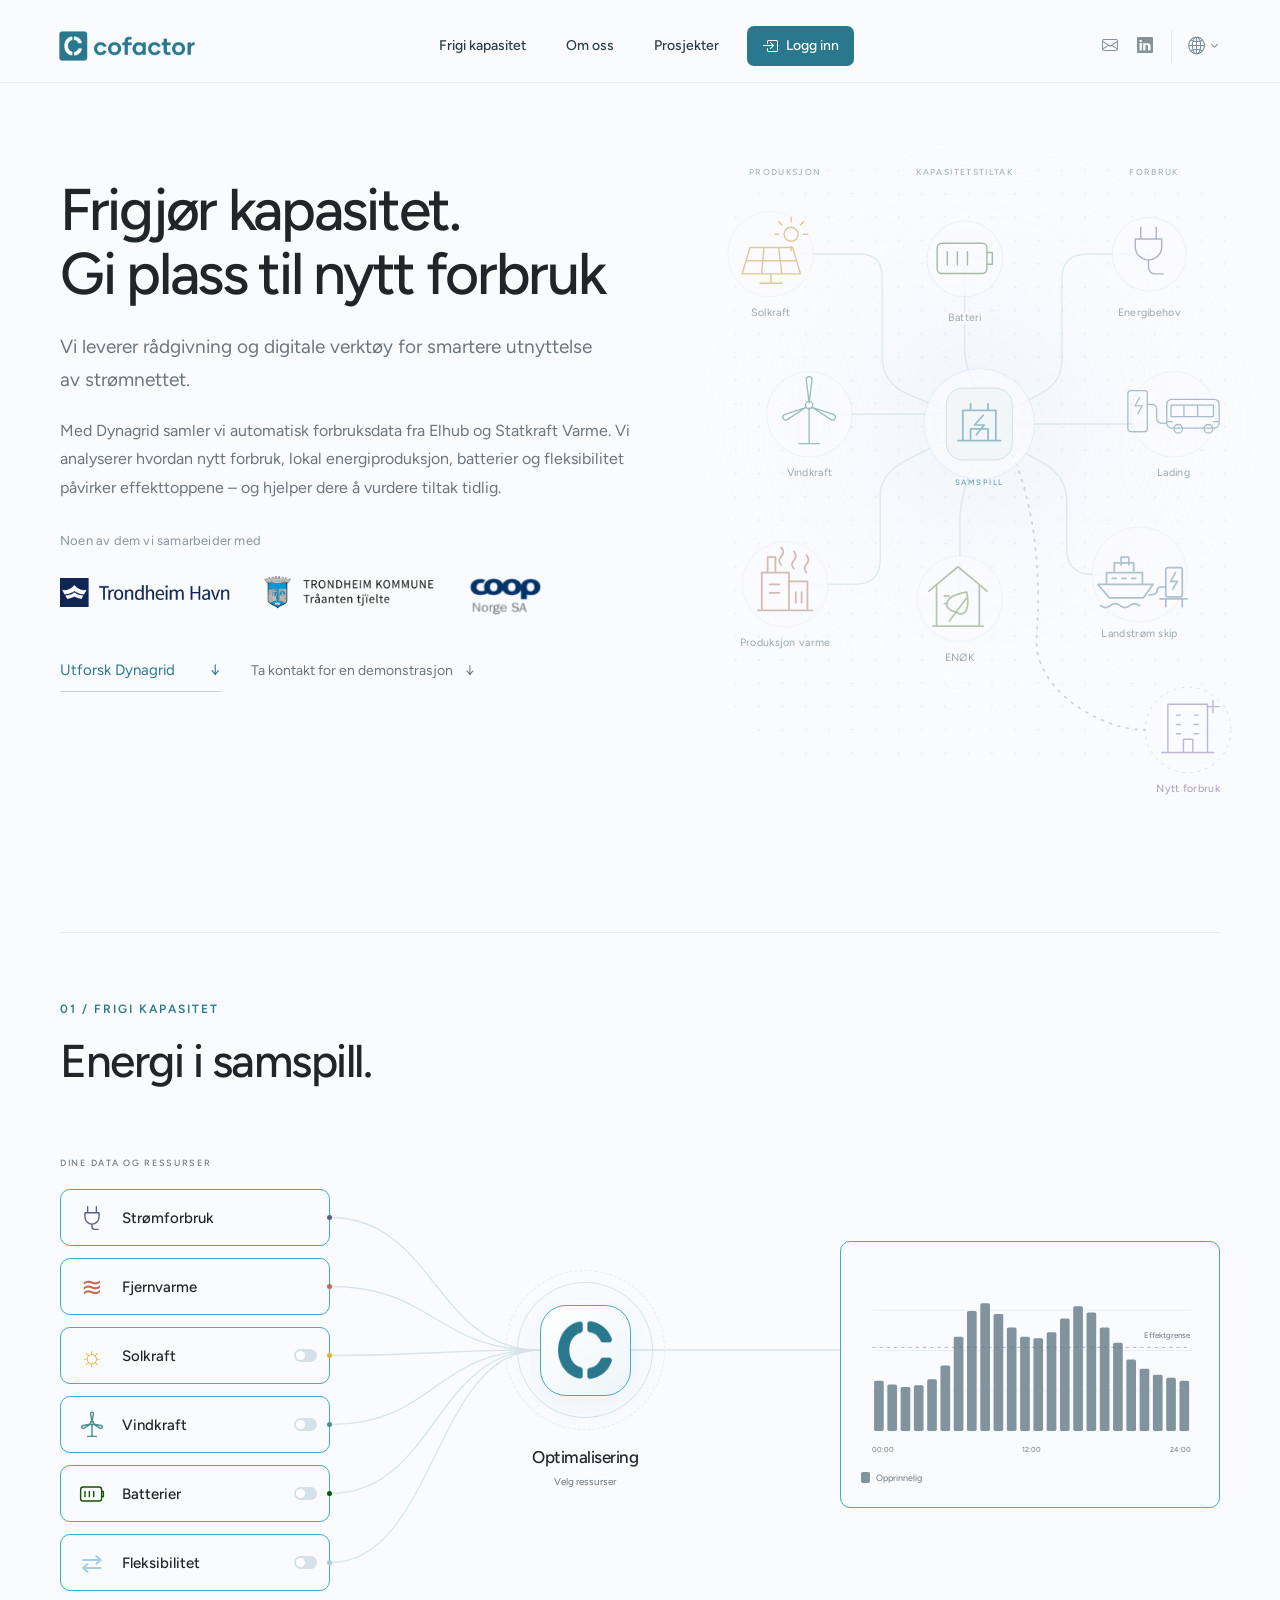
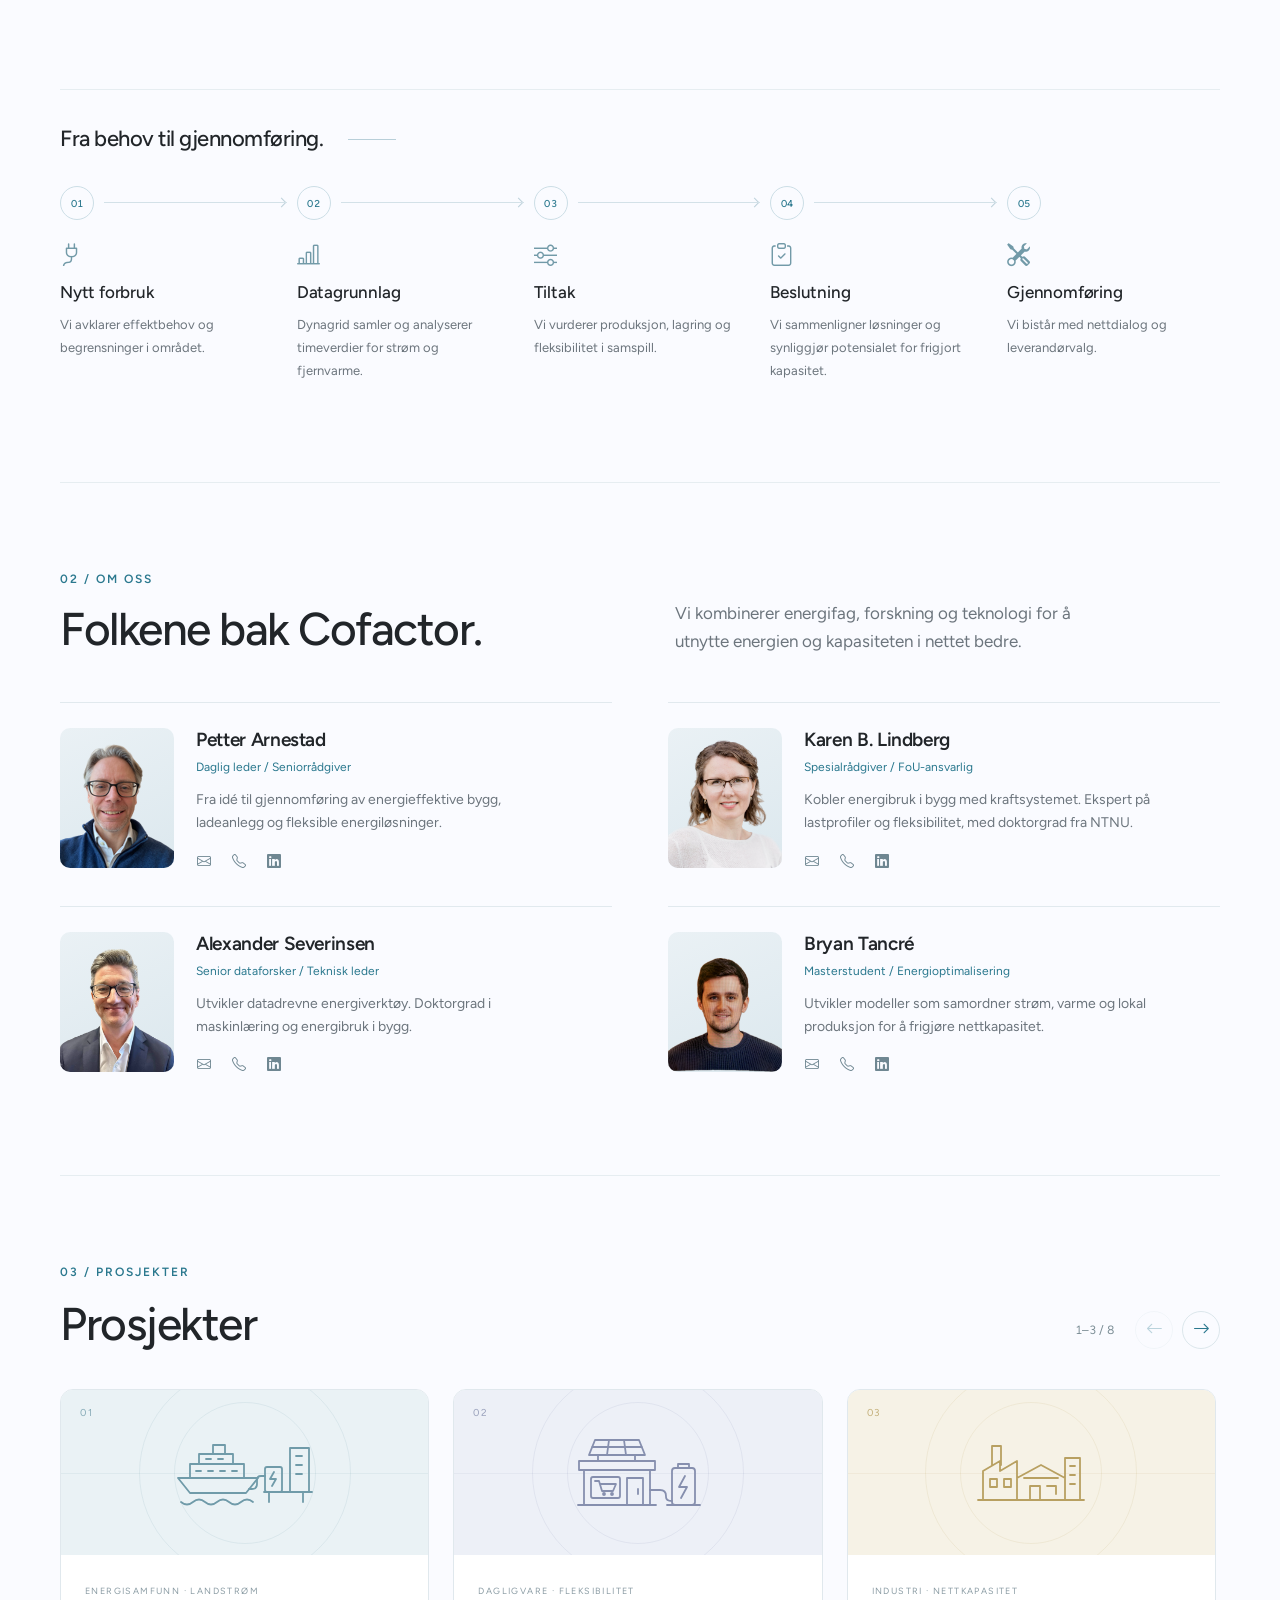
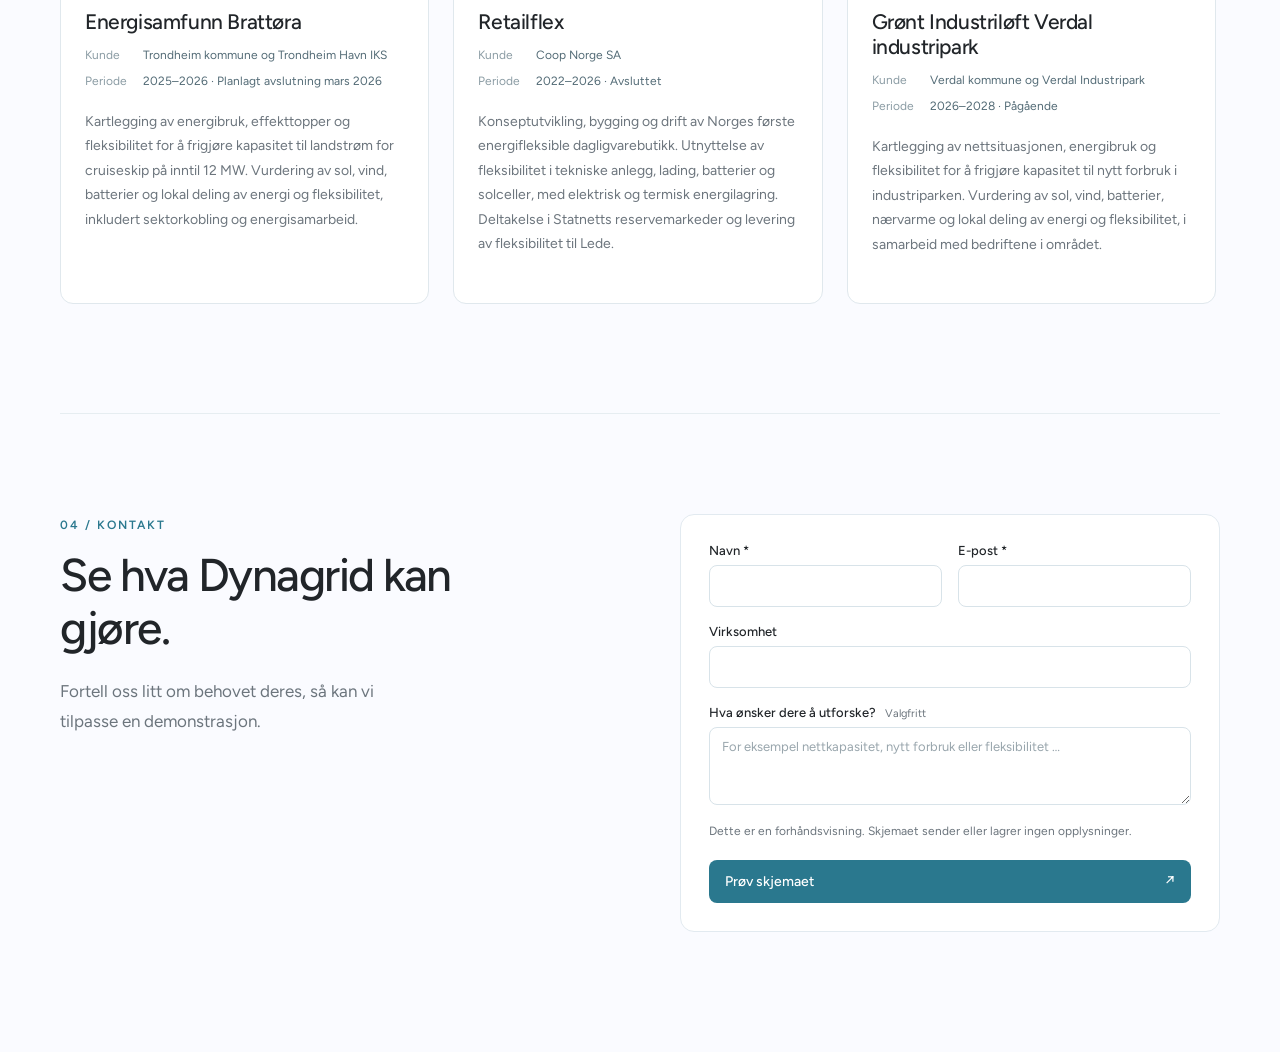
==== commit 9f89d63c: "Update partner logos and website layout" ====
--- a/index.html
+++ b/index.html
@@ -4,7 +4,7 @@
 <meta charset="utf-8"><meta name="viewport" content="width=device-width, initial-scale=1">
 <title>Energi i samspill — animasjonskonsept</title>
 <link rel="icon" type="image/png" href="assets/cofactor-symbol.png">
-<link rel="stylesheet" href="assets/bootstrap-icons.css"><link rel="stylesheet" href="style.css?v=20261119-energy-groups1"><script defer src="i18n.js?v=20261119-energy-groups1"></script><script defer src="app.js?v=20261119-energy-groups1"></script>
+<link rel="stylesheet" href="assets/bootstrap-icons.css"><link rel="stylesheet" href="style.css?v=20261119-partners3"><script defer src="i18n.js?v=20261119-partners3"></script><script defer src="app.js?v=20261119-partners3"></script>
 </head>
 <body>
 <header class="site-header">
@@ -33,7 +33,15 @@
 </header>
 <main>
 <section class="landing-section" aria-labelledby="intro-title">
-<div class="landing-copy"><h1 id="intro-title">Frigjør kapasitet.<br>Gi plass til nytt forbruk</h1><p>Vi leverer rådgivning og digitale verktøy for smartere utnyttelse av strømnettet.</p><p class="landing-description">Med Dynagrid samler vi automatisk forbruksdata fra Elhub og Statkraft Varme. Vi analyserer hvordan nytt forbruk, lokal energiproduksjon, batterier og fleksibilitet påvirker effekttoppene – og hjelper dere å vurdere tiltak tidlig.</p><div class="landing-actions"><a class="section-jump" href="#frigi-kapasitet">Utforsk Dynagrid <span aria-hidden="true">↓</span></a><a class="demo-link" href="#kontakt">Ta kontakt for en demonstrasjon <span aria-hidden="true">↓</span></a></div></div>
+<div class="landing-copy"><h1 id="intro-title">Frigjør kapasitet.<br>Gi plass til nytt forbruk</h1><p>Vi leverer rådgivning og digitale verktøy for smartere utnyttelse av strømnettet.</p><p class="landing-description">Med Dynagrid samler vi automatisk forbruksdata fra Elhub og Statkraft Varme. Vi analyserer hvordan nytt forbruk, lokal energiproduksjon, batterier og fleksibilitet påvirker effekttoppene – og hjelper dere å vurdere tiltak tidlig.</p><section class="partners" aria-labelledby="partners-title">
+<h2 id="partners-title">Noen av dem vi samarbeider med</h2>
+<ul class="partner-logos" tabindex="0" aria-label="Samarbeidspartnere">
+<li><img class="partner-havn" src="assets/partners/trondheim-havn.png" alt="Trondheim Havn" width="500" height="84" loading="lazy" decoding="async"></li>
+<li><img class="partner-kommune" src="assets/partners/trondheim-kommune.webp" alt="Trondheim kommune" width="1000" height="293" loading="lazy" decoding="async"></li>
+<li><img class="partner-coop" src="assets/partners/coop.png" alt="Coop" width="70" height="35" loading="lazy" decoding="async"></li>
+</ul>
+</section>
+<div class="landing-actions"><a class="section-jump" href="#frigi-kapasitet">Utforsk Dynagrid <span aria-hidden="true">↓</span></a><a class="demo-link" href="#kontakt">Ta kontakt for en demonstrasjon <span aria-hidden="true">↓</span></a></div></div>
 <div class="energy-illustration" aria-hidden="true">
 <svg viewBox="0 0 600 710" fill="none" xmlns="http://www.w3.org/2000/svg">
 <defs><pattern id="energy-dots" width="24" height="24" patternUnits="userSpaceOnUse"><circle cx="1" cy="1" r="1" fill="#2a788e" opacity=".13"/></pattern><radialGradient id="energy-halo"><stop stop-color="#e4eff3" stop-opacity=".7"/><stop offset="1" stop-color="#FAFBFF" stop-opacity="0"/></radialGradient></defs>
@@ -88,6 +96,7 @@
 <text x="34" y="100" class="hub-label">SAMSPILL</text></g></svg>
 </div>
 </section>
+
 <section id="frigi-kapasitet" class="animation-section" aria-labelledby="capacity-title" tabindex="-1">
 <div class="section-heading"><span class="section-eyebrow">01 / FRIGI KAPASITET</span><h2 id="capacity-title">Energi i samspill.</h2></div>
 <div class="scene">
--- a/style.css
+++ b/style.css
@@ -357,3 +357,44 @@
 .energy-new-demand-link{fill:none;stroke:#9680b3;stroke-opacity:.5;stroke-width:1.8;stroke-dasharray:2 7;stroke-linecap:round}
 .energy-new-demand .node-disc{stroke-dasharray:3 5;stroke-opacity:.35;fill-opacity:.7}
 .energy-new-demand text{fill:#88739f}
+
+/* Partner logos: a quiet, expandable strip between introduction and product. */
+.partners{padding:12px 0 48px}
+.partners h2{text-align:center;font-size:13px;font-weight:400;letter-spacing:.2px;color:#87969e;margin:0 0 23px}
+.partner-logos{display:flex;flex-wrap:wrap;align-items:center;justify-content:center;gap:20px 48px;list-style:none;margin:0;padding:0}
+.partner-logos li{display:flex;align-items:center;justify-content:center;flex:0 0 240px;min-height:80px}
+.partner-logos img{display:block;object-fit:contain;height:auto;max-width:100%}
+.partner-logos .partner-havn{width:220px}.partner-logos .partner-kommune{width:270px;max-width:270px}.partner-logos .partner-coop{width:85px}
+.partner-logos:focus-visible{outline:2px solid var(--primary);outline-offset:5px;border-radius:5px}
+@media(max-width:1000px){.partner-logos{column-gap:25px}.partner-logos li{flex-basis:210px}.partner-logos .partner-havn{width:200px}.partner-logos .partner-kommune{width:240px;max-width:240px}}
+@media(max-width:760px){.partners{padding:12px 0 35px}.partners h2{font-size:12px;margin-bottom:14px}.partner-logos{flex-wrap:nowrap;justify-content:flex-start;overflow-x:auto;overscroll-behavior-x:contain;scroll-snap-type:x proximity;gap:22px;padding:4px 8px 12px;scrollbar-width:thin;scrollbar-color:#d2e1e7 transparent}.partner-logos li{flex:0 0 195px;scroll-snap-align:center;min-height:75px}.partner-logos .partner-havn{width:185px}.partner-logos .partner-kommune{width:220px;max-width:220px}.partner-logos .partner-coop{width:78px}}
+
+/* Partners belong to the introductory copy, before its calls to action. */
+.landing-copy .partners{padding:0;margin-top:30px}
+.landing-copy .partners h2{text-align:left;font-size:11px;margin-bottom:12px}
+.landing-copy .partner-logos{justify-content:flex-start;flex-wrap:nowrap;gap:22px;overflow-x:auto;scrollbar-width:thin;scrollbar-color:#d2e1e7 transparent;padding:4px 0 10px}
+.landing-copy .partner-logos li{flex:0 0 auto;min-height:50px}
+.landing-copy .partner-logos .partner-havn{width:150px}
+.landing-copy .partner-logos .partner-kommune{width:175px;max-width:175px}
+.landing-copy .partner-logos .partner-coop{width:65px}
+.landing-copy .landing-actions{margin-top:18px}
+@media(max-width:760px){.landing-copy .partners{margin-top:25px}.landing-copy .partner-logos{gap:22px}.landing-copy .partner-logos .partner-havn{width:140px}.landing-copy .partner-logos .partner-kommune{width:160px;max-width:160px}.landing-copy .partner-logos .partner-coop{width:60px}}
+/* Slightly stronger partner heading and logo presence. */
+.landing-copy .partners h2{font-size:13px}
+.landing-copy .partner-logos .partner-havn{width:170px}
+.landing-copy .partner-logos .partner-kommune{width:195px;max-width:195px}
+.landing-copy .partner-logos .partner-coop{width:73px}
+@media(max-width:760px){
+ .landing-copy .partner-logos .partner-havn{width:155px}
+ .landing-copy .partner-logos .partner-kommune{width:180px;max-width:180px}
+ .landing-copy .partner-logos .partner-coop{width:68px}
+}
+/* Optical alignment: Coop's main wordmark sits high within its image. */
+.landing-copy .partner-logos .partner-coop{transform:translateY(4px)}
+
+.landing-copy .partner-logos .partner-proneo{width:145px}
+@media(max-width:760px){.landing-copy .partner-logos .partner-proneo{width:130px}}
+
+/* Start Proneo on a new row, clear of the hero illustration. */
+.landing-copy .partner-logos{flex-wrap:wrap;row-gap:12px}
+.landing-copy .partner-logos .partner-second-row{flex-basis:100%;justify-content:flex-start}
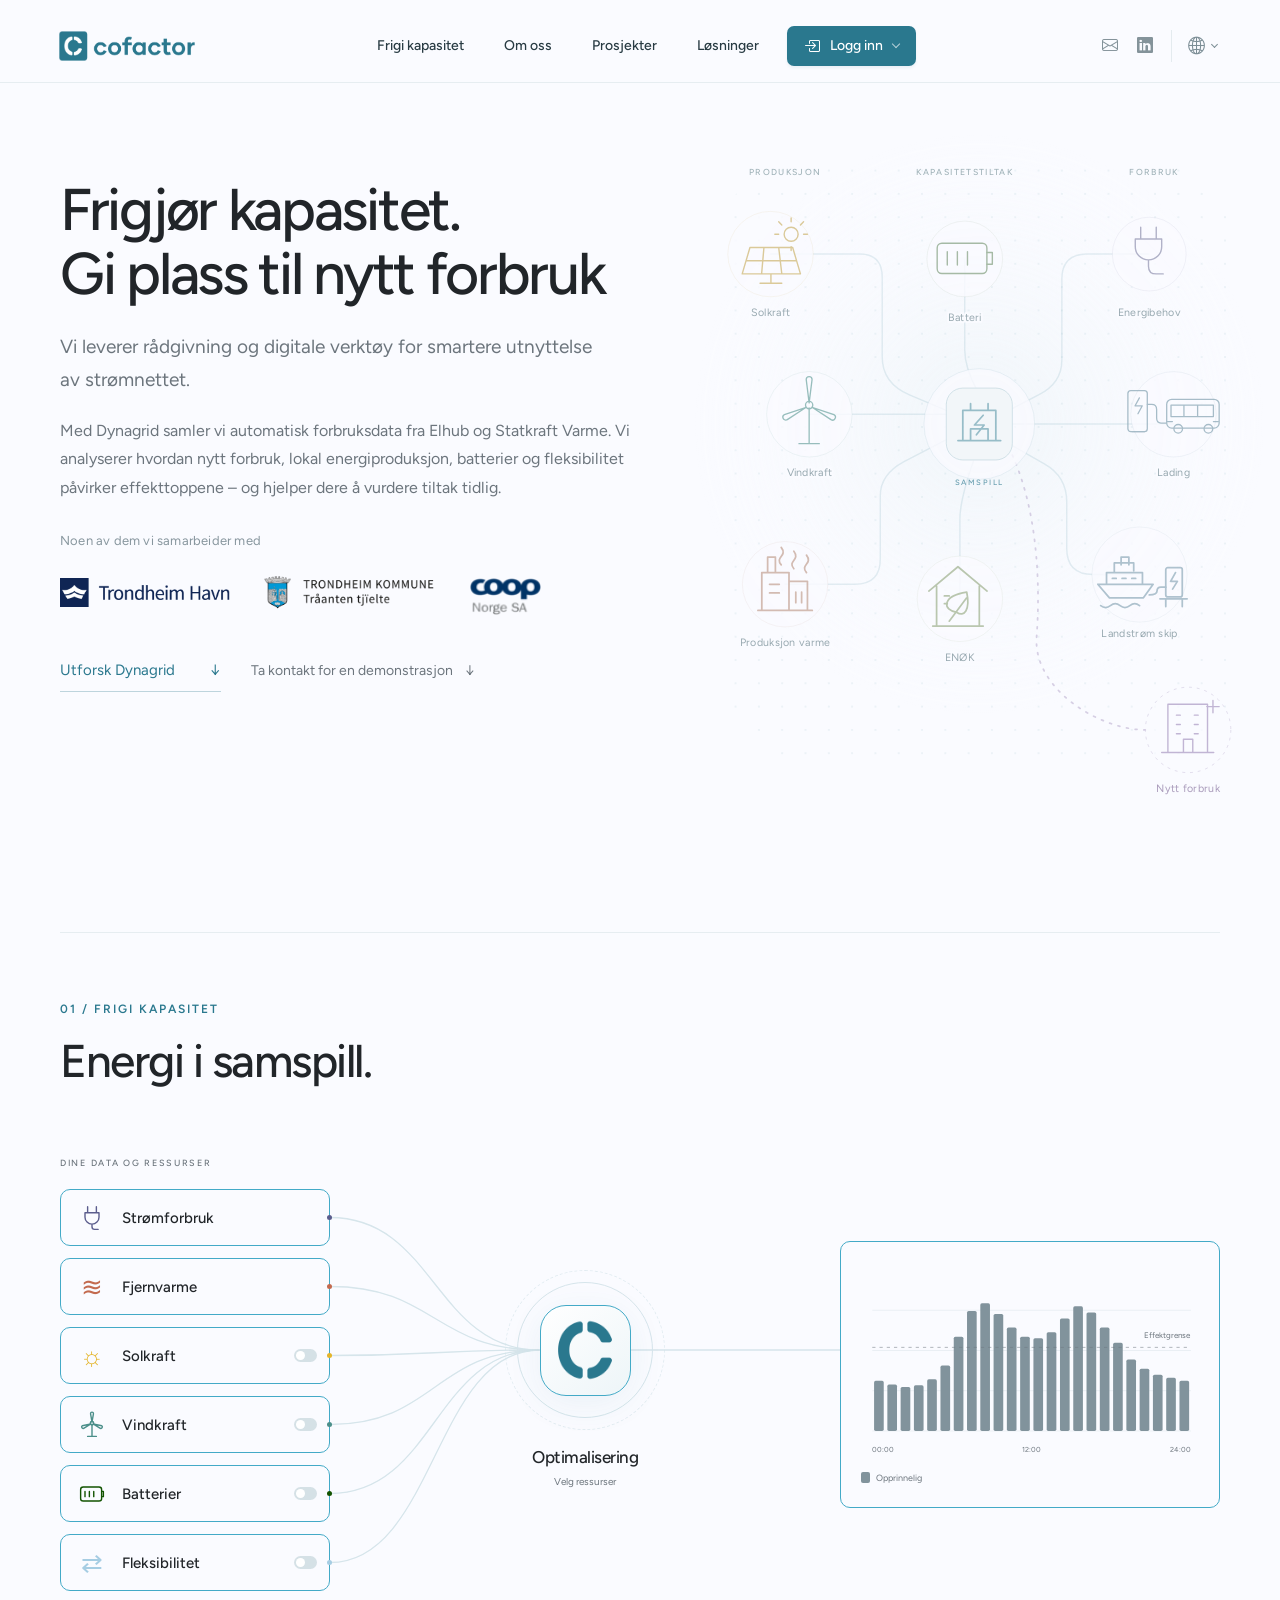
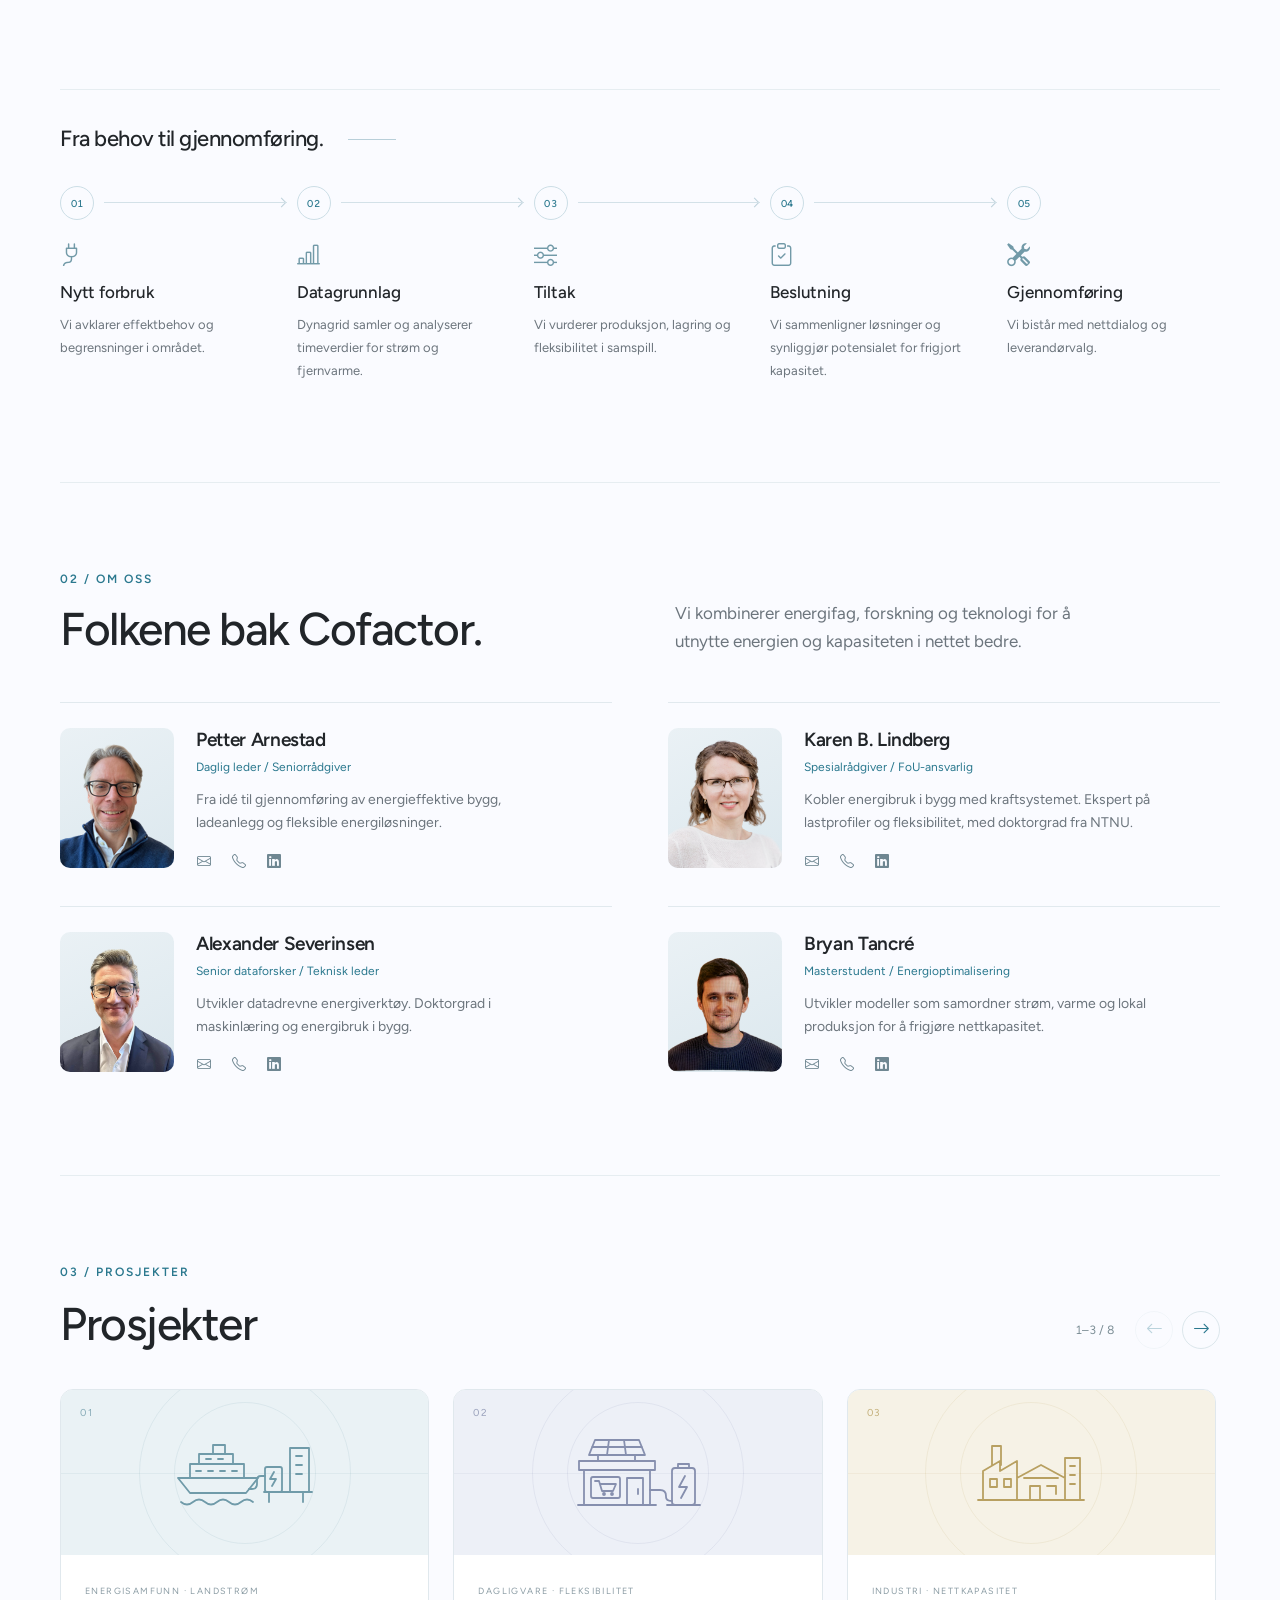
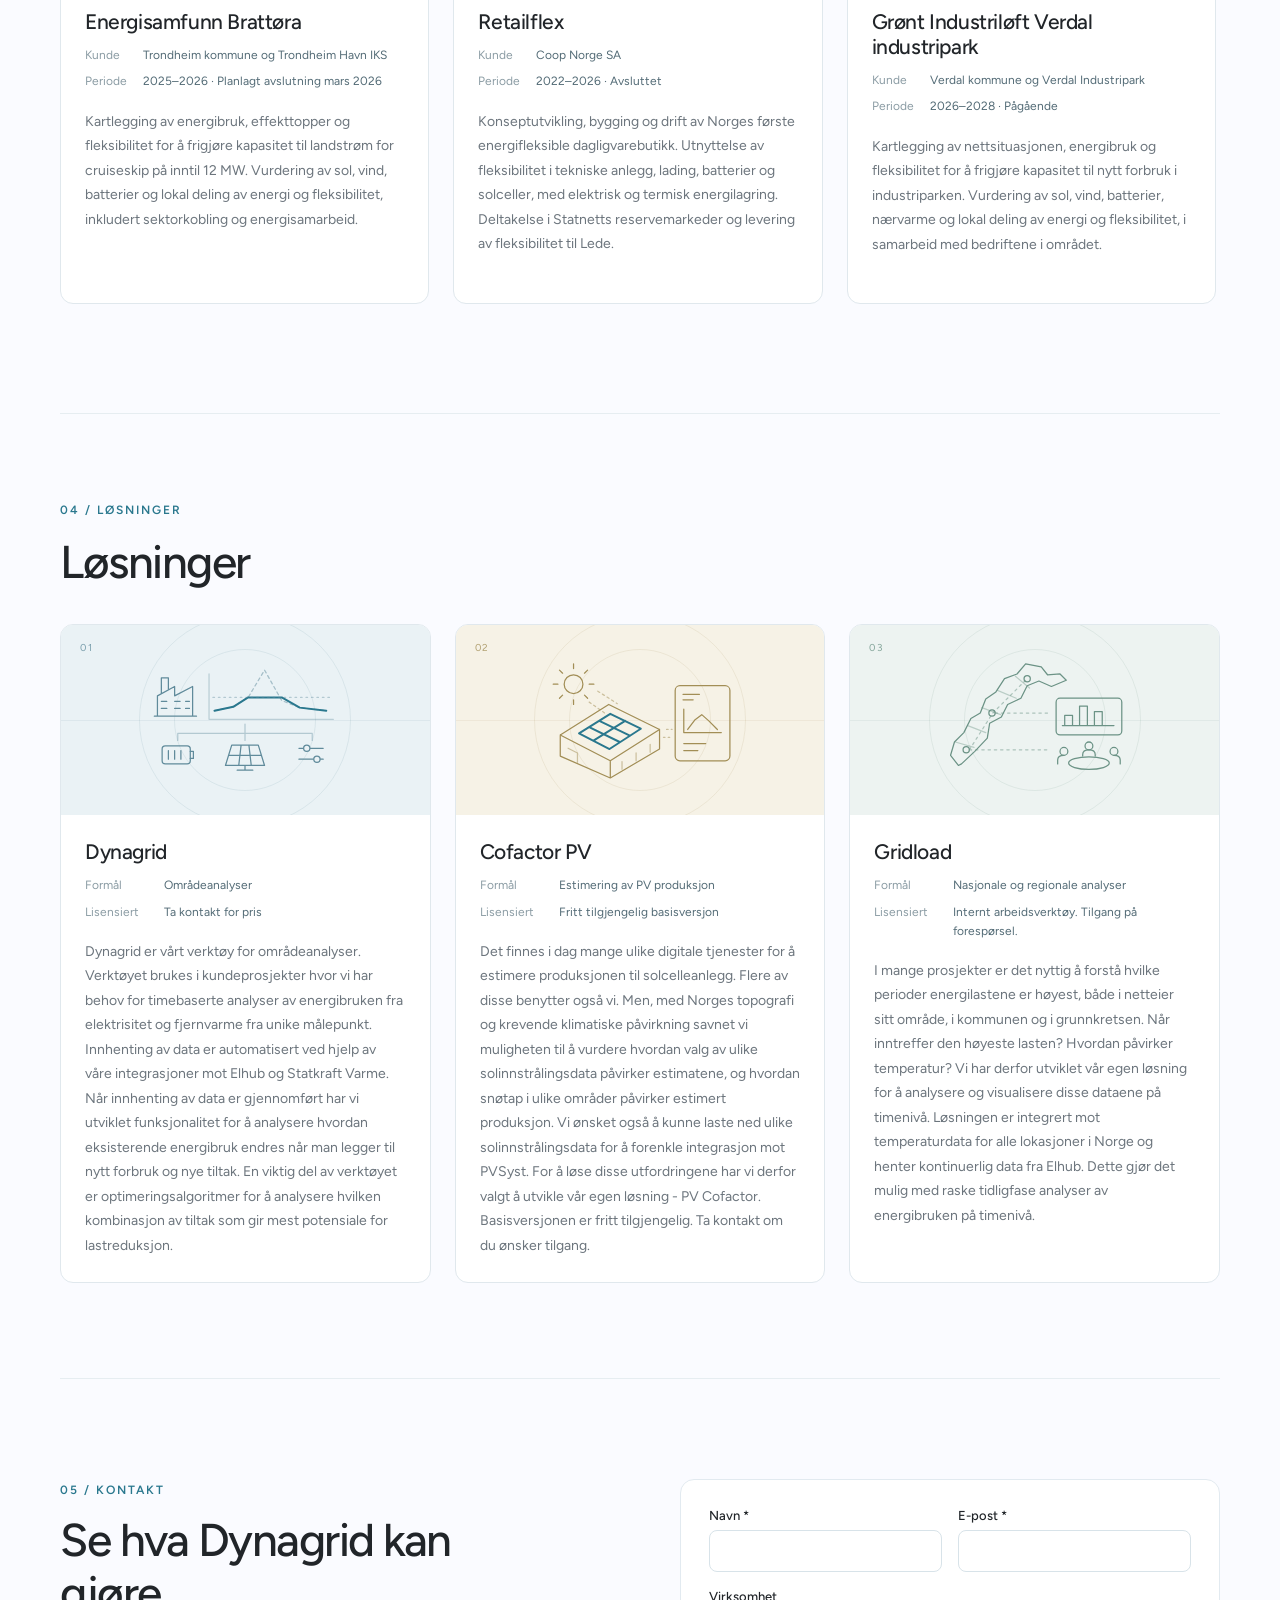
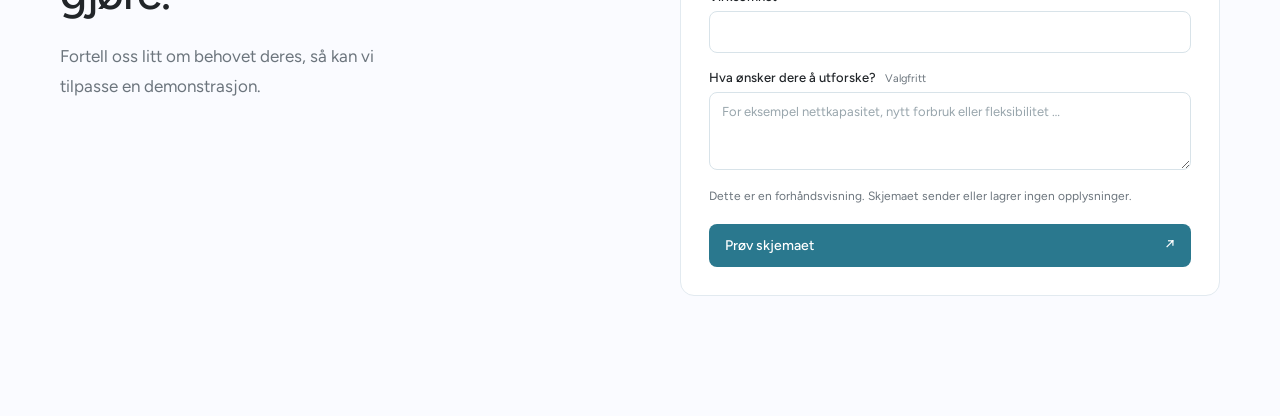
==== commit ddb2e9a5: "Add solutions cards and login dropdown" ====
--- a/index.html
+++ b/index.html
@@ -4,7 +4,7 @@
 <meta charset="utf-8"><meta name="viewport" content="width=device-width, initial-scale=1">
 <title>Energi i samspill — animasjonskonsept</title>
 <link rel="icon" type="image/png" href="assets/cofactor-symbol.png">
-<link rel="stylesheet" href="assets/bootstrap-icons.css"><link rel="stylesheet" href="style.css?v=20261119-partners3"><script defer src="i18n.js?v=20261119-partners3"></script><script defer src="app.js?v=20261119-partners3"></script>
+<link rel="stylesheet" href="assets/bootstrap-icons.css"><link rel="stylesheet" href="style.css?v=20261120-solutions"><script defer src="i18n.js?v=20261120-solutions"></script><script defer src="app.js?v=20261120-solutions"></script>
 </head>
 <body>
 <header class="site-header">
@@ -15,7 +15,15 @@
 <li><a class="nav-link" href="#frigi-kapasitet">Frigi kapasitet</a></li>
 <li><a class="nav-link" href="#om-oss">Om oss</a></li>
 <li><a class="nav-link" href="#prosjekter">Prosjekter</a></li>
-<li><a class="nav-link login-link" href="https://dynagrid.cofactor.no"><i class="bi bi-box-arrow-in-right" aria-hidden="true"></i><span>Logg inn</span></a></li>
+<li><a class="nav-link" href="#losninger">Løsninger</a></li>
+<li class="login-item"><details class="nav-dropdown login-dropdown">
+<summary class="nav-link login-link"><i class="bi bi-box-arrow-in-right" aria-hidden="true"></i><span>Logg inn</span></summary>
+<ul>
+<li><a href="https://dynagrid.cofactor.no">Dynagrid</a></li>
+<li><a href="https://pv.cofactor.no/">PV</a></li>
+<li><a href="https://gridload.cofactor.no/">Gridload</a></li>
+</ul>
+</details></li>
 </ul>
 <ul class="nav-social" aria-label="Kontakt og sosiale medier">
 
@@ -254,8 +262,70 @@
 <p>Alexander bidro som frivillig i Ingeniører uten grenser, sammen med tre kollegaer, til WWFs «East Africa Energy Transition Programme». Utviklet en nettløsning med solkalkulator og oversikt over strømtilgang, ren matlaging, kraftproduksjon, fornybarandel, energiaktører og strømkostnader i Uganda, Kenya, Tanzania og Madagaskar.</p></div>
 </article></div>
 </section>
+<section id="losninger" class="projects-section solutions-section" aria-labelledby="solutions-title" tabindex="-1">
+<div class="projects-heading"><div><span class="section-eyebrow">04 / LØSNINGER</span><h2 id="solutions-title">Løsninger</h2></div></div>
+<div class="solutions-grid">
+<article class="project-card" aria-labelledby="solution-dynagrid">
+<div class="project-visual solution-visual solution-dynagrid">
+<span class="project-number" aria-hidden="true">01</span>
+<svg viewBox="0 0 280 165" role="img" aria-label="Batteri, solkraft og fleksibilitet reduserer effekttoppen ved et industrianlegg">
+<g class="solution-drawing">
+<path d="M28 77V51l22-12v12l23-12v38M24 77h54M33 58h7m10 0h7m7 0h5M33 67h7m10 0h7m7 0h5M33 47V28h9v14"/>
+<path d="M94 23v58h159" opacity=".35"/>
+<path d="m101 70 24-5 19-12 21-35 22 39 23 9 34 4" stroke-dasharray="4 4" opacity=".5"/>
+<path d="m101 70 24-5 19-12h43l23 13 34 4" class="solution-emphasis"/>
+<path d="M99 53h151" stroke-dasharray="2 5" opacity=".4"/>
+<path d="M140 87v12M54 108v-9h172v9M140 99v9" opacity=".4"/>
+<rect x="34" y="115" width="36" height="23" rx="4"/><path d="M70 122h4v9h-4M42 121v11m8-11v11m8-11v11"/>
+<path d="m123 114-8 26h50l-8-26h-34ZM119 127h42m-26-13-3 26m13-26 3 26M140 140v6m-10 0h20"/>
+<path d="M209 118h31m-31 14h31"/><circle cx="219" cy="118" r="4" class="solution-knob"/><circle cx="232" cy="132" r="4" class="solution-knob"/>
+</g></svg><span class="project-visual-line" aria-hidden="true"></span></div>
+<div class="project-copy"><h3 id="solution-dynagrid">Dynagrid</h3>
+<dl class="project-facts solution-facts"><div><dt>Formål</dt><dd>Områdeanalyser</dd></div><div><dt>Lisensiert</dt><dd>Ta kontakt for pris</dd></div></dl>
+<p>Dynagrid er vårt verktøy for områdeanalyser. Verktøyet brukes i kundeprosjekter hvor vi har behov for timebaserte analyser av energibruken fra elektrisitet og fjernvarme fra unike målepunkt. Innhenting av data er automatisert ved hjelp av våre integrasjoner mot Elhub og Statkraft Varme. Når innhenting av data er gjennomført har vi utviklet funksjonalitet for å analysere hvordan eksisterende energibruk endres når man legger til nytt forbruk og nye tiltak. En viktig del av verktøyet er optimeringsalgoritmer for å analysere hvilken kombinasjon av tiltak som gir mest potensiale for lastreduksjon.</p></div>
+</article>
+<article class="project-card" aria-labelledby="solution-pv">
+<div class="project-visual solution-visual solution-pv">
+<span class="project-number" aria-hidden="true">02</span>
+<svg viewBox="0 0 280 165" role="img" aria-label="Detaljerte solenergiberegninger for bygninger med takflater, solinnstråling og produksjonsanalyse">
+<g class="solution-drawing">
+<circle cx="55" cy="36" r="12"/><path d="M55 16v-6m0 46v6M35 36h-6m46 0h6M41 22l-4-4m32 32 4 4M41 50l-4 4m32-32 4-4"/>
+<path d="m75 59 20 14m-9-28 25 16" stroke-dasharray="3 4" opacity=".5"/>
+<path d="m38 101 62-39 65 32-63 40-64-33ZM38 101v27l64 28 63-37V94M102 134v22"/>
+<path d="m62 99 40-25 39 19-40 26-39-20Zm13-8 39 19m-26-27 39 19m-46 6 40-25" class="solution-emphasis"/>
+<path d="m48 118 12 6v12m57-1v10m18-21v10m18-21v10" opacity=".5"/>
+<rect x="185" y="38" width="70" height="96" rx="6"/>
+<path d="M195 49h21m-21 7h13M196 68v30h48m-43-4 9-12 9-7 9 8 11 11M196 112h28m-28 9h18"/>
+<path d="M174 94h7m-11 10h11" stroke-dasharray="2 4" opacity=".5"/>
+</g></svg><span class="project-visual-line" aria-hidden="true"></span></div>
+<div class="project-copy"><h3 id="solution-pv">Cofactor PV</h3>
+<dl class="project-facts solution-facts"><div><dt>Formål</dt><dd>Estimering av PV produksjon</dd></div><div><dt>Lisensiert</dt><dd>Fritt tilgjengelig basisversjon</dd></div></dl>
+<p>Det finnes i dag mange ulike digitale tjenester for å estimere produksjonen til solcelleanlegg. Flere av disse benytter også vi. Men, med Norges topografi og krevende klimatiske påvirkning savnet vi muligheten til å vurdere hvordan valg av ulike solinnstrålingsdata påvirker estimatene, og hvordan snøtap i ulike områder påvirker estimert produksjon. Vi ønsket også å kunne laste ned ulike solinnstrålingsdata for å forenkle integrasjon mot PVSyst. For å løse disse utfordringene har vi derfor valgt å utvikle vår egen løsning - PV Cofactor. Basisversjonen er fritt tilgjengelig. Ta kontakt om du ønsker tilgang.</p></div>
+</article>
+<article class="project-card" aria-labelledby="solution-gridload">
+<div class="project-visual solution-visual solution-gridload">
+<span class="project-number" aria-hidden="true">03</span>
+<svg viewBox="0 0 280 165" role="img" aria-label="Norge, fylker og kommuner koblet til regionale energianalyser og dialog med interessenter">
+<g class="solution-drawing">
+<!-- A schematic outline of mainland Norway, with regional divisions. -->
+<path d="m42 140-10-13 5-17 12-12 9-18 12-7 7-18 13-9 11-17 16-6 11-13 20 4 8 10 16-1 8 8-19 8-16-7-15 6-8 16-17 8-8 16-15 8-3 19-16 17-17 16Z"/>
+<path d="m38 110 24 7m-8-28 23 9m-5-32 24 9m-4-31 24 10m-1-28 18 15" opacity=".4"/>
+<circle cx="52" cy="120" r="4"/><circle cx="85" cy="73" r="4"/><circle cx="130" cy="29" r="4"/>
+<path d="m56 120 30-47 44-44M89 73h69M56 120h102" stroke-dasharray="3 5" opacity=".5"/>
+<rect x="167" y="54" width="84" height="47" rx="5"/>
+<path d="M178 89V76h10v13m9 0V64h10v25m9 0V71h10v18m-51 0h66"/>
+<ellipse cx="209" cy="137" rx="26" ry="8"/>
+<circle cx="177" cy="122" r="5"/><circle cx="209" cy="115" r="5"/><circle cx="241" cy="122" r="5"/>
+<path d="M169 138v-5q0-6 8-6m24 1v-2q0-6 8-6t8 6v2m24-1q8 0 8 6v5"/>
+</g></svg><span class="project-visual-line" aria-hidden="true"></span></div>
+<div class="project-copy"><h3 id="solution-gridload">Gridload</h3>
+<dl class="project-facts solution-facts"><div><dt>Formål</dt><dd>Nasjonale og regionale analyser</dd></div><div><dt>Lisensiert</dt><dd>Internt arbeidsverktøy. Tilgang på forespørsel.</dd></div></dl>
+<p>I mange prosjekter er det nyttig å forstå hvilke perioder energilastene er høyest, både i netteier sitt område, i kommunen og i grunnkretsen. Når inntreffer den høyeste lasten? Hvordan påvirker temperatur? Vi har derfor utviklet vår egen løsning for å analysere og visualisere disse dataene på timenivå. Løsningen er integrert mot temperaturdata for alle lokasjoner i Norge og henter kontinuerlig data fra Elhub. Dette gjør det mulig med raske tidligfase analyser av energibruken på timenivå.</p></div>
+</article>
+</div>
+</section>
 <section id="kontakt" class="contact-section" aria-labelledby="demo-title" tabindex="-1">
-<div class="contact-intro"><span class="section-eyebrow">04 / KONTAKT</span>
+<div class="contact-intro"><span class="section-eyebrow">05 / KONTAKT</span>
 <h2 id="demo-title">Se hva Dynagrid kan gjøre.</h2>
 <p id="demo-intro">Fortell oss litt om behovet deres, så kan vi tilpasse en demonstrasjon.</p>
 </div>
--- a/style.css
+++ b/style.css
@@ -68,11 +68,11 @@
 .nav-dropdown>ul a,.nav-dropdown>ul span{display:block;padding:11px 12px;border-radius:7px;color:inherit;text-decoration:none;font-size:14px;line-height:20px;transition:background .15s,color .15s}
 .nav-dropdown>ul a:hover{background:#eef5f7;color:var(--primary)}
 .nav-dropdown>ul a:after{content:'↗';float:right;font-size:13px;color:#8ca5af;margin-left:20px}
-.nav-items>li:nth-child(4){margin-left:7px;margin-right:10px}
-.nav-items>li:nth-child(4) summary{background:var(--primary);color:#fff;padding:10px 17px;box-shadow:0 2px 3px #2a788e14}
-.nav-items>li:nth-child(4) summary:hover,.nav-items>li:nth-child(4) details[open] summary{background:#236779}
-.nav-items>li:nth-child(4) .nav-dropdown>ul{left:auto;right:0}
-.nav-items>li:nth-child(5){padding-left:14px;border-left:1px solid #e4ebef}
+.nav-items>li.login-item{margin-left:7px;margin-right:10px}
+.nav-items>li.login-item summary{background:var(--primary);color:#fff;padding:10px 17px;box-shadow:0 2px 3px #2a788e14}
+.nav-items>li.login-item summary:hover,.nav-items>li.login-item details[open] summary{background:#236779}
+.nav-items>li.login-item .nav-dropdown>ul{left:auto;right:0}
+
 .social-link{font-size:17px;color:#7c8e96;width:36px;height:36px;padding:8px 0;text-align:center;line-height:20px}
 .social-link:hover{color:var(--primary);background:#edf4f6}
 .nav-toggle{display:none;font:inherit;color:var(--primary);background:#f0f5f7;border:0;border-radius:9px;padding:5px 9px;font-size:24px;cursor:pointer}
@@ -82,7 +82,7 @@
  .site-header{padding:14px 14px 0}.site-nav{padding:12px 16px;min-height:66px;flex-wrap:wrap;gap:0;border-radius:0}.site-logo img{max-height:34px;max-width:150px}.nav-toggle{display:block}
  .nav-items{display:none;width:100%;flex-wrap:wrap;gap:4px;padding-top:14px;margin-top:12px;border-top:1px solid #edf1f4}.nav-items.open{display:flex}.nav-items>li:nth-child(-n+4){width:100%}.nav-link{font-size:15px;padding:12px}
  .nav-dropdown summary{justify-content:space-between}.nav-dropdown>ul{position:static;box-shadow:none;margin:4px 0 8px 12px;border:0;border-left:2px solid #e4edf1;border-radius:0;background:transparent;padding:2px 5px}
- .nav-items>li:nth-child(4){margin:4px 0 8px}.nav-items>li:nth-child(4) summary{padding:12px}.nav-items>li:nth-child(5){padding-left:0;border:0}.social-link{font-size:18px;padding:8px 0;width:40px;height:36px}
+ .nav-items>li.login-item{margin:4px 0 8px}.nav-items>li.login-item summary{padding:12px}.social-link{font-size:18px;padding:8px 0;width:40px;height:36px}
 }
 @media(prefers-reduced-motion:reduce){.nav-dropdown>ul{animation:none}}
 
@@ -90,7 +90,7 @@
 .site-nav{display:grid;grid-template-columns:minmax(0,1fr) auto minmax(0,1fr)}
 .site-logo{justify-self:start}
 .nav-items{justify-content:center;gap:10px}
-.nav-items>li:nth-child(4){margin:0}
+.nav-items>li.login-item{margin:0}
 .login-link{background:var(--primary);color:#fff;padding:10px 17px}
 .login-link:hover{background:#236779;color:#fff}
 .nav-social{display:flex;align-items:center;justify-self:end;gap:4px;list-style:none;margin:0;padding:0}
@@ -100,12 +100,17 @@
  .nav-social{grid-column:2;grid-row:1;gap:0}
  .nav-items{grid-column:1/-1;grid-row:2;gap:6px;margin-top:0}
  .nav-items>li:nth-child(-n+4){width:auto}
- .nav-items>li:nth-child(4){margin:0}
+ .nav-items>li.login-item{margin:0}
 }
 @media(max-width:420px){.site-logo img{max-width:120px}.nav-social .social-link{width:29px;font-size:16px}.site-nav{padding:12px;gap:6px}.nav-items .nav-link{font-size:13px;padding:10px}}
 
 .login-link{display:flex;align-items:center;justify-content:center;gap:8px}
 .login-link .bi{font-size:16px;line-height:1}
+.login-dropdown>ul a:after{content:none}
+@media(max-width:1000px){
+ .nav-items>li.login-item{width:100%}
+ .login-dropdown>summary{width:fit-content;gap:8px}
+}
 /* Final header proportions and shared interaction treatment. */
 .site-header{padding:10px 32px 0}
 .site-nav{min-height:72px;padding:12px 24px;gap:24px}
@@ -398,3 +403,20 @@
 /* Start Proneo on a new row, clear of the hero illustration. */
 .landing-copy .partner-logos{flex-wrap:wrap;row-gap:12px}
 .landing-copy .partner-logos .partner-second-row{flex-basis:100%;justify-content:flex-start}
+
+/* Solutions share the project cards, with illustrations for each tool. */
+.solutions-grid{display:grid;grid-template-columns:repeat(3,minmax(0,1fr));gap:24px}
+.solution-visual{height:190px}
+.solution-visual svg{position:relative;z-index:1;width:calc(100% - 48px);max-width:250px;height:145px;padding:8px}
+.solution-drawing{fill:none;stroke:currentColor;stroke-width:1.6;stroke-linecap:round;stroke-linejoin:round}
+.solution-dynagrid{background:#eaf2f5;color:#608b9b}
+.solution-pv{background:#f6f2e6;color:#a28e56}
+.solution-gridload{background:#edf3f1;color:#6c9386}
+.solution-emphasis{stroke-width:2.5;stroke:var(--primary)}
+.solution-knob{fill:#eaf2f5}
+.solutions-grid .project-copy h3{margin-top:0}
+@media(min-width:1001px) and (max-width:1250px){.site-nav{gap:12px}.nav-items{gap:4px}.nav-items .nav-link{padding:10px;font-size:13px}.site-logo img{max-width:130px}}
+@media(max-width:1000px){.solutions-grid{grid-template-columns:repeat(2,minmax(0,1fr))}}
+@media(max-width:600px){.solutions-grid{grid-template-columns:1fr;gap:20px}.solution-visual{height:185px}}
+
+.solution-facts>div{grid-template-columns:70px 1fr}
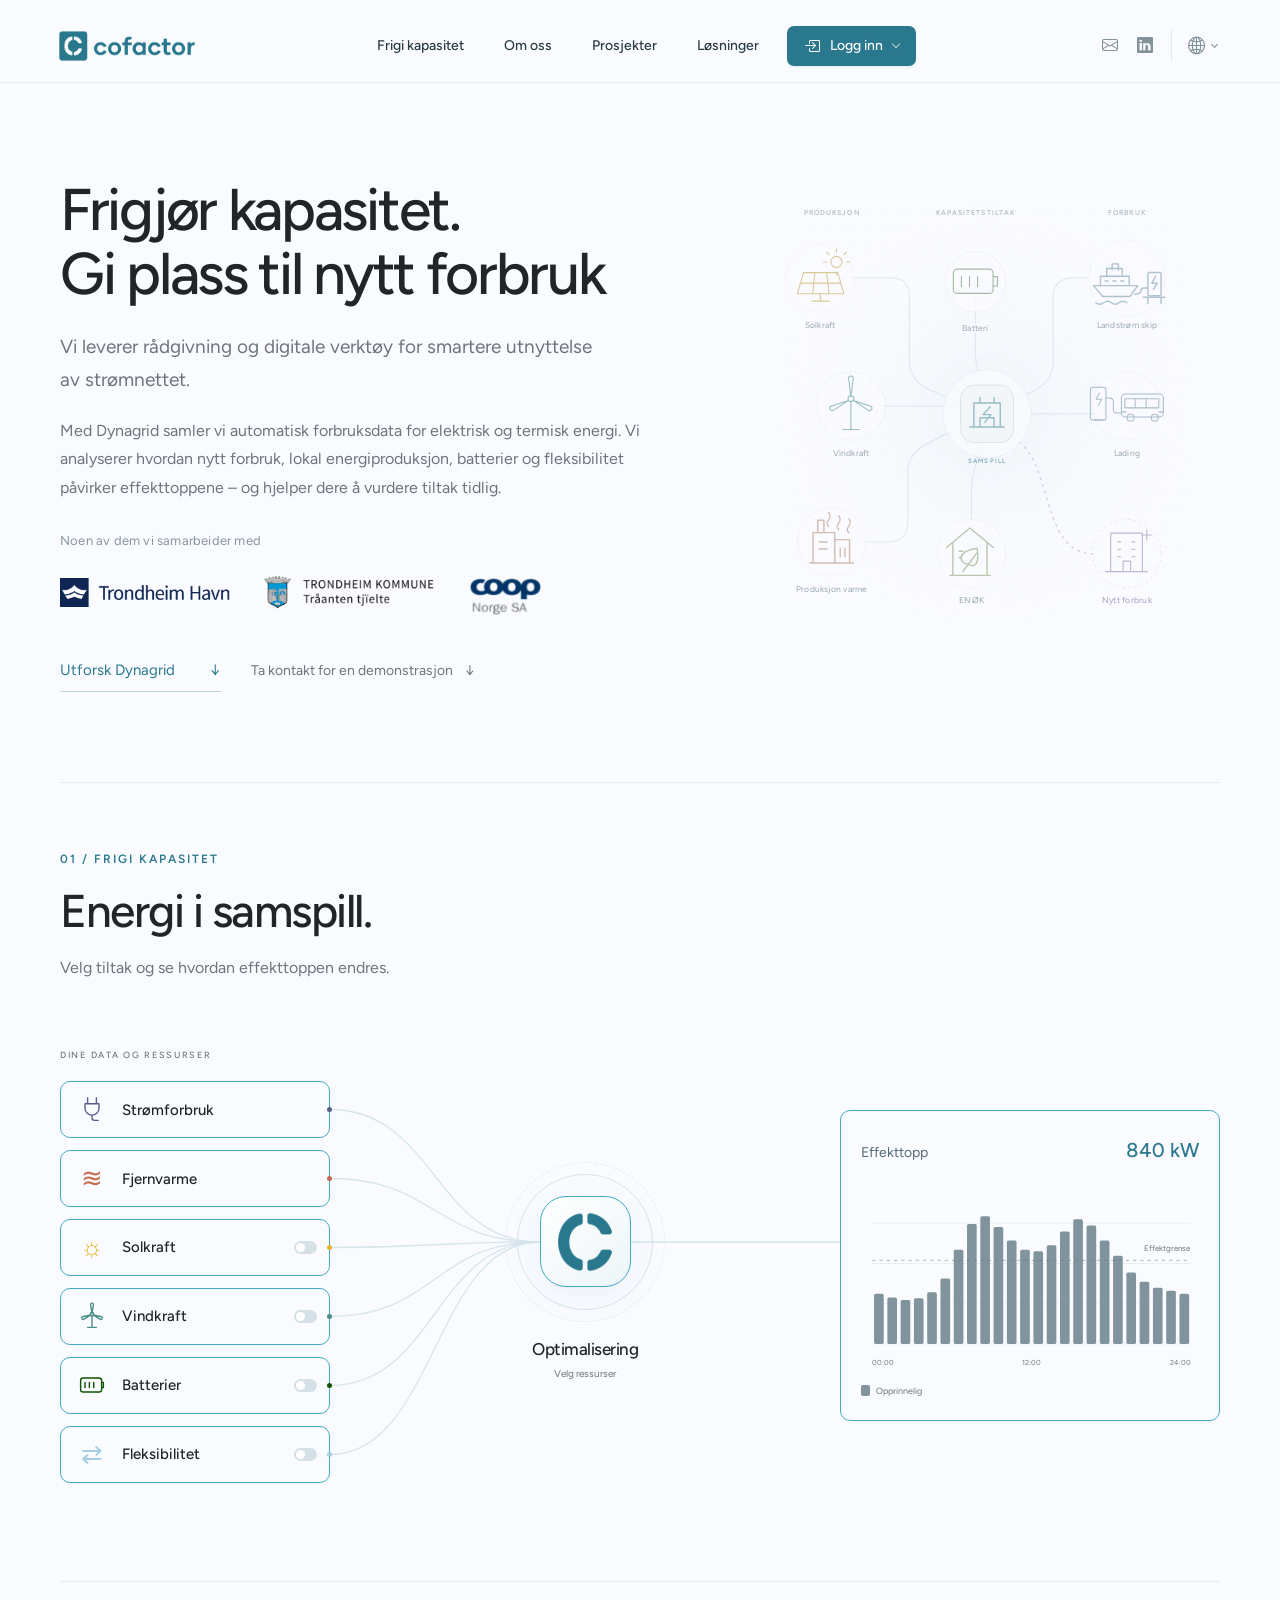
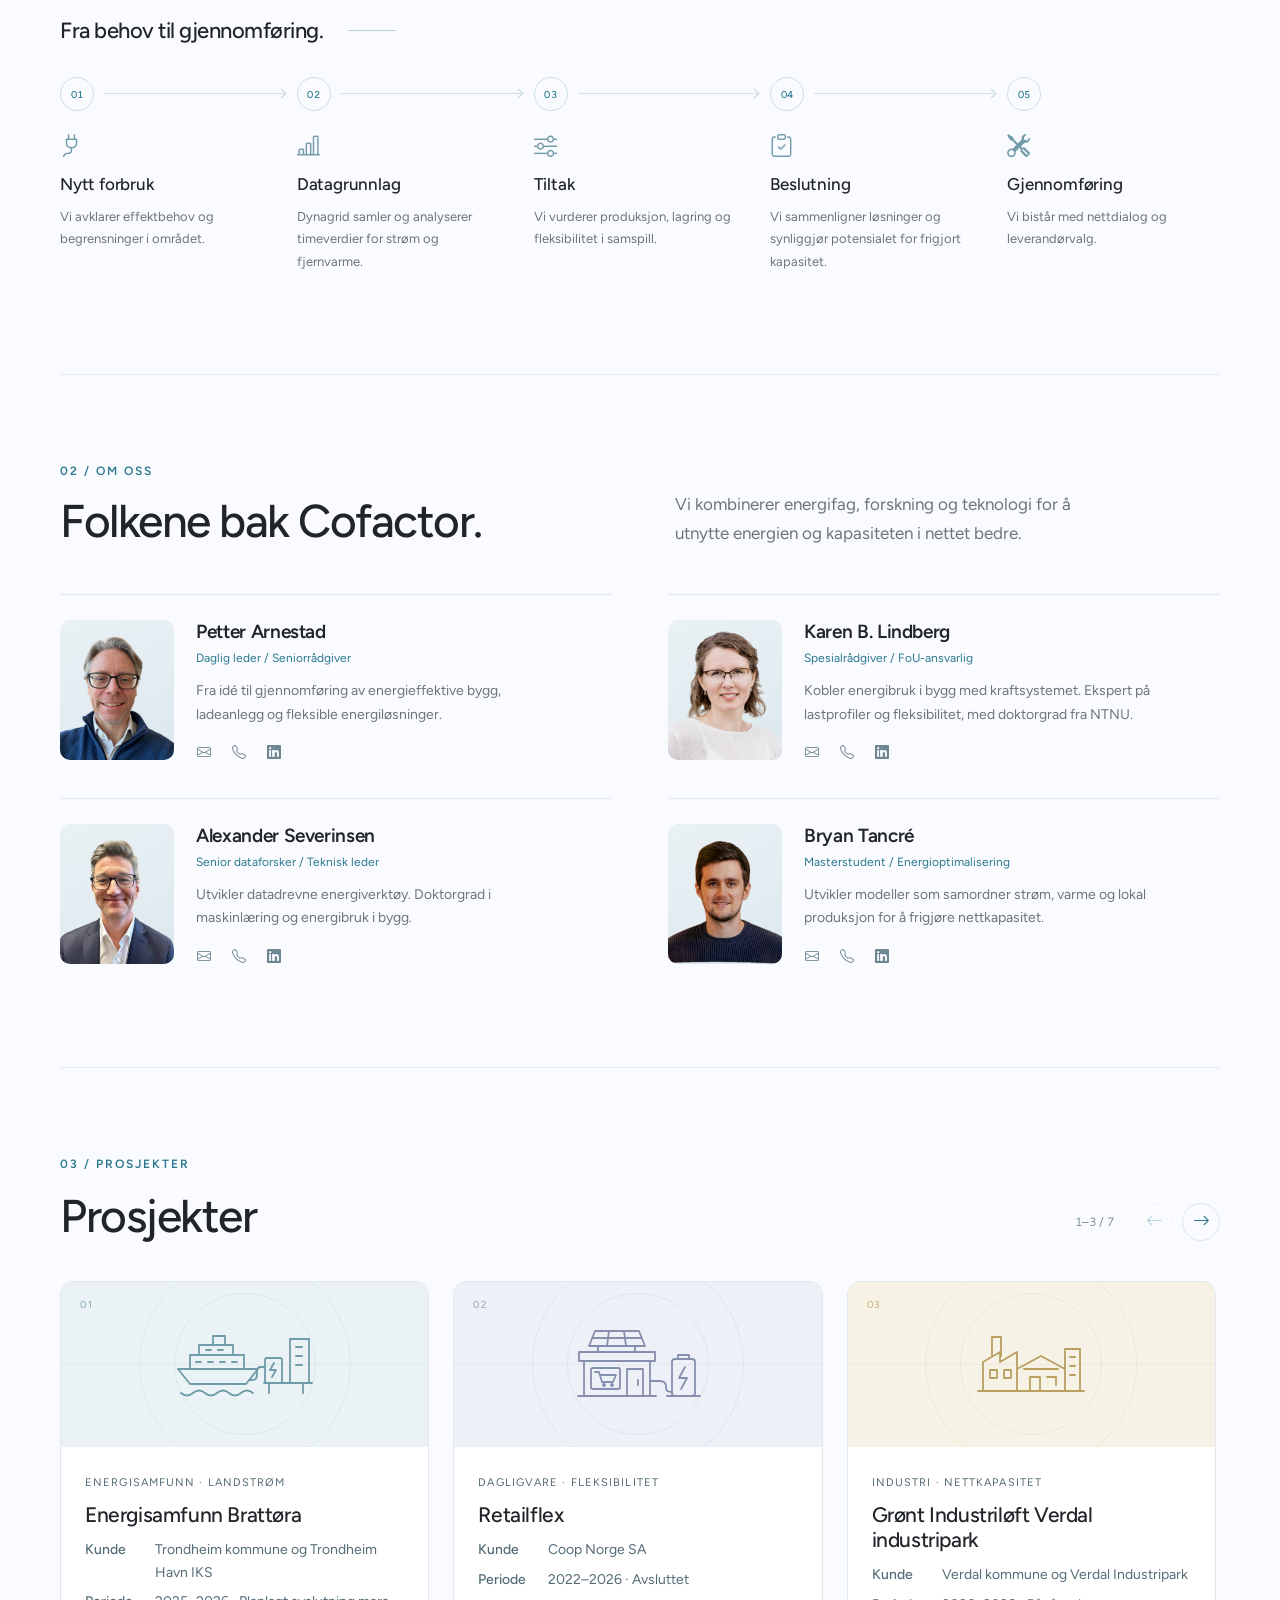
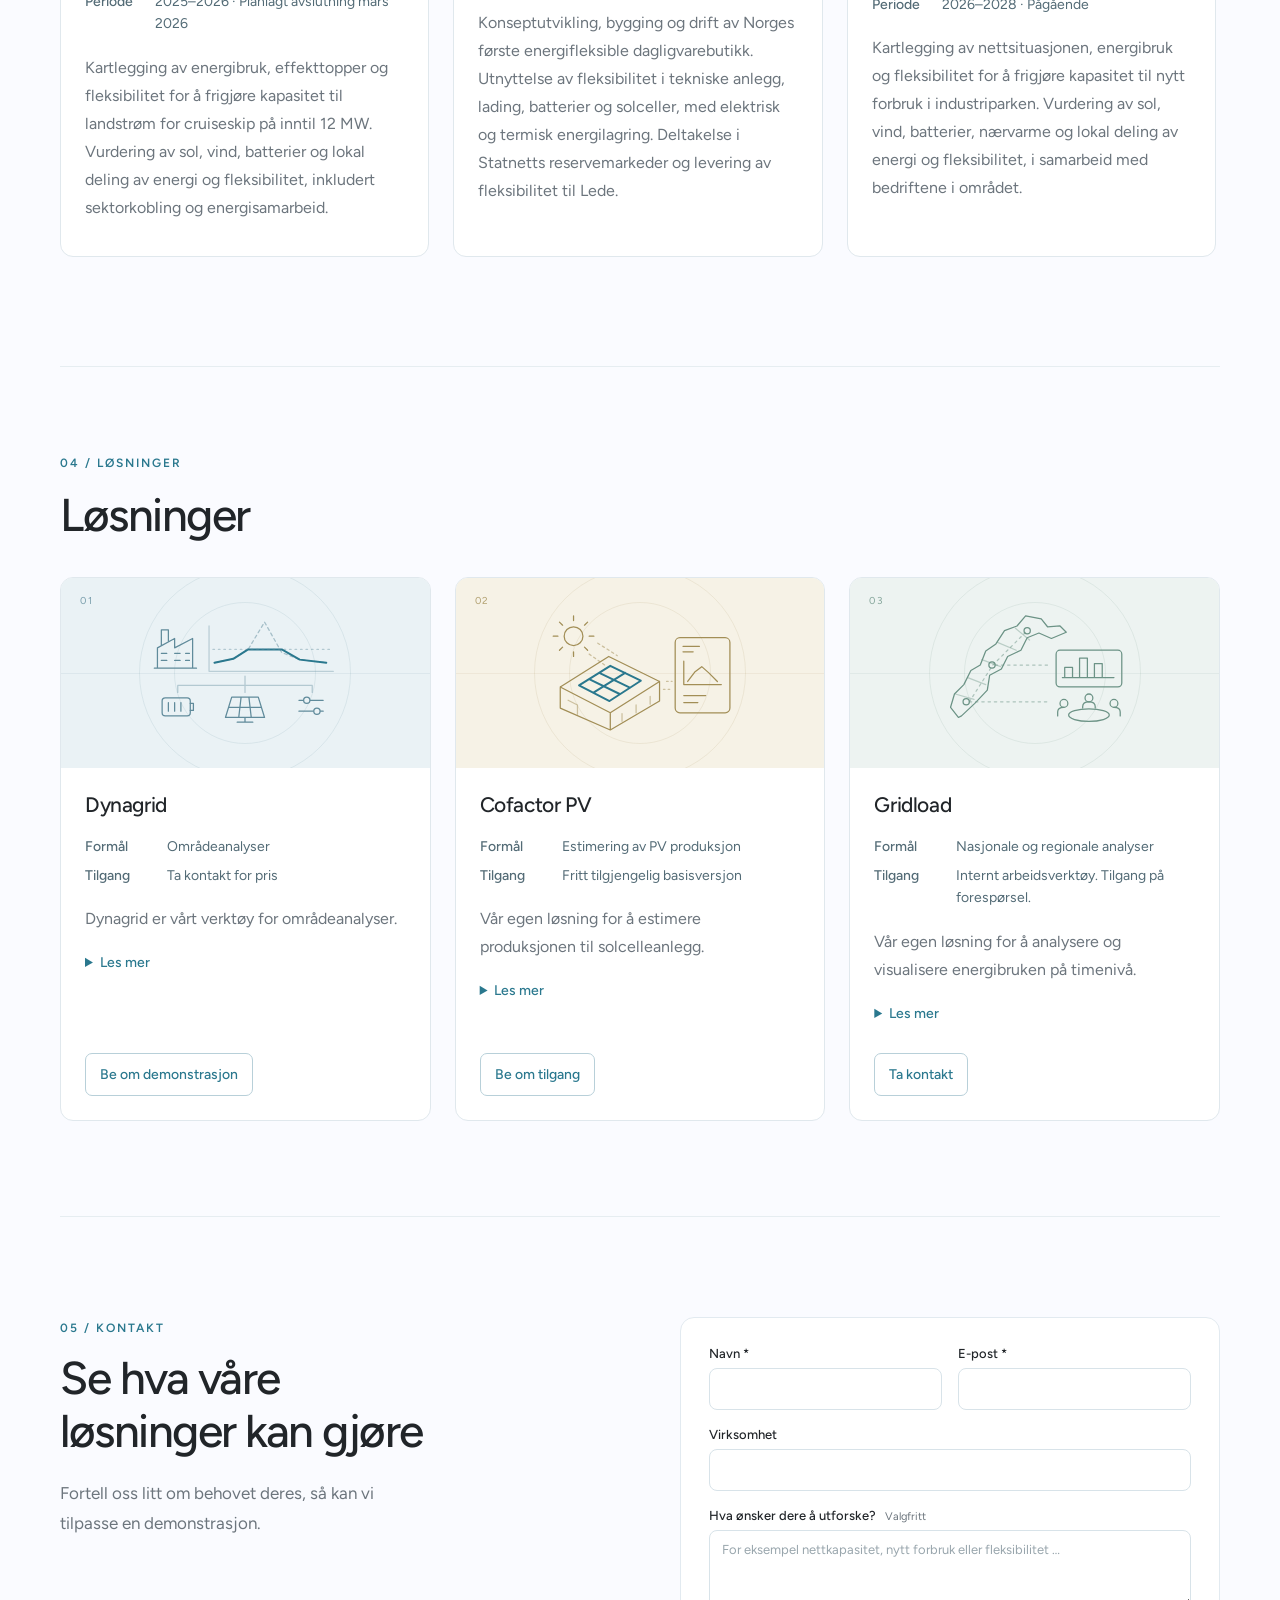
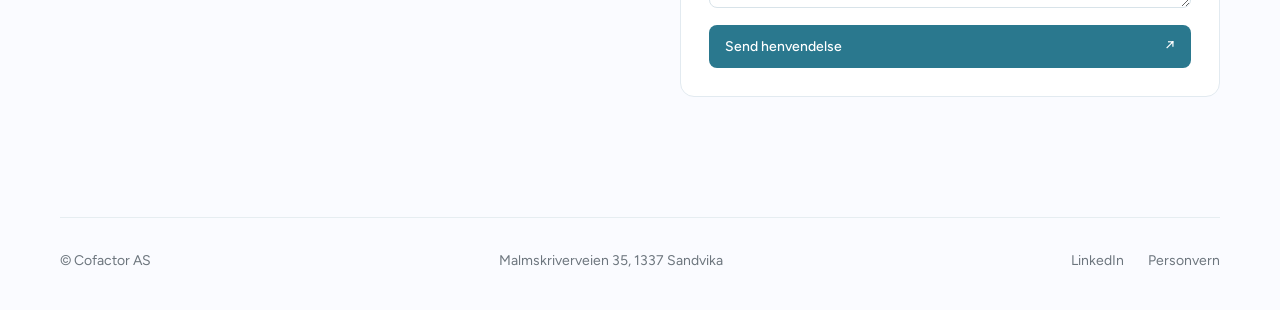
==== commit 4cfcd58b: "Refine website design, contact form, privacy and sharing" ====
--- a/index.html
+++ b/index.html
@@ -2,9 +2,26 @@
 <html lang="nb">
 <head>
 <meta charset="utf-8"><meta name="viewport" content="width=device-width, initial-scale=1">
-<title>Energi i samspill — animasjonskonsept</title>
+<title>Cofactor | Rådgivning og digitale energiverktøy</title>
+<meta name="description" content="Cofactor leverer rådgivning og digitale verktøy for smartere utnyttelse av strømnettet. Vi analyserer energibruk, fleksibilitet og nettkapasitet.">
+<meta property="og:type" content="website">
+<meta property="og:site_name" content="Cofactor AS">
+<meta property="og:locale" content="nb_NO">
+<meta property="og:title" content="Cofactor AS - Frigi kapasitet">
+<meta property="og:description" content="Cofactor leverer rådgivning og digitale verktøy for smartere utnyttelse av strømnettet. Vi analyserer energibruk, fleksibilitet og nettkapasitet.">
+<meta property="og:url" content="https://cofactor-as.github.io/website-cofactor-20/">
+<meta property="og:image" content="https://cofactor-as.github.io/website-cofactor-20/assets/cofactor-social-preview.png">
+<meta property="og:image:type" content="image/png">
+<meta property="og:image:width" content="1200">
+<meta property="og:image:height" content="627">
+<meta property="og:image:alt" content="Cofactor. Frigjør kapasitet. Gi plass til nytt forbruk. Illustrasjon av redusert effekttopp med batteri, solkraft og fleksibilitet.">
+<meta name="twitter:card" content="summary_large_image">
+<meta name="twitter:title" content="Cofactor AS - Frigi kapasitet">
+<meta name="twitter:description" content="Cofactor leverer rådgivning og digitale verktøy for smartere utnyttelse av strømnettet. Vi analyserer energibruk, fleksibilitet og nettkapasitet.">
+<meta name="twitter:image" content="https://cofactor-as.github.io/website-cofactor-20/assets/cofactor-social-preview.png">
+<meta name="twitter:image:alt" content="Cofactor. Frigjør kapasitet. Gi plass til nytt forbruk. Illustrasjon av redusert effekttopp med batteri, solkraft og fleksibilitet.">
 <link rel="icon" type="image/png" href="assets/cofactor-symbol.png">
-<link rel="stylesheet" href="assets/bootstrap-icons.css"><link rel="stylesheet" href="style.css?v=20261120-solutions"><script defer src="i18n.js?v=20261120-solutions"></script><script defer src="app.js?v=20261120-solutions"></script>
+<link rel="stylesheet" href="assets/bootstrap-icons.css"><link rel="stylesheet" href="style.css?v=20261122-portraits1"><script defer src="i18n.js?v=20261122-privacy2"></script><script defer src="app.js?v=20261122-peak1"></script>
 </head>
 <body>
 <header class="site-header">
@@ -27,7 +44,7 @@
 </ul>
 <ul class="nav-social" aria-label="Kontakt og sosiale medier">
 
-<li><a class="nav-link social-link" href="mailto:post@cofactor.site" aria-label="Send e-post til Cofactor"><i class="bi bi-envelope" aria-hidden="true"></i></a></li>
+<li><a class="nav-link social-link" href="mailto:post@cofactor.no" aria-label="Send e-post til Cofactor"><i class="bi bi-envelope" aria-hidden="true"></i></a></li>
 <li><a class="nav-link social-link" href="https://www.linkedin.com/company/cofactor-as" aria-label="Cofactor på LinkedIn"><i class="bi bi-linkedin" aria-hidden="true"></i></a></li>
 <li class="language-picker">
 <button type="button" id="language-trigger" class="language-trigger" aria-label="Velg språk" aria-expanded="false" aria-controls="language-options"><i class="bi bi-globe2" aria-hidden="true"></i><span class="language-chevron" aria-hidden="true"></span></button>
@@ -41,7 +58,7 @@
 </header>
 <main>
 <section class="landing-section" aria-labelledby="intro-title">
-<div class="landing-copy"><h1 id="intro-title">Frigjør kapasitet.<br>Gi plass til nytt forbruk</h1><p>Vi leverer rådgivning og digitale verktøy for smartere utnyttelse av strømnettet.</p><p class="landing-description">Med Dynagrid samler vi automatisk forbruksdata fra Elhub og Statkraft Varme. Vi analyserer hvordan nytt forbruk, lokal energiproduksjon, batterier og fleksibilitet påvirker effekttoppene – og hjelper dere å vurdere tiltak tidlig.</p><section class="partners" aria-labelledby="partners-title">
+<div class="landing-copy"><h1 id="intro-title">Frigjør kapasitet.<br>Gi plass til nytt forbruk</h1><p>Vi leverer rådgivning og digitale verktøy for smartere utnyttelse av strømnettet.</p><p class="landing-description">Med Dynagrid samler vi automatisk forbruksdata for elektrisk og termisk energi. Vi analyserer hvordan nytt forbruk, lokal energiproduksjon, batterier og fleksibilitet påvirker effekttoppene – og hjelper dere å vurdere tiltak tidlig.</p><section class="partners" aria-labelledby="partners-title">
 <h2 id="partners-title">Noen av dem vi samarbeider med</h2>
 <ul class="partner-logos" tabindex="0" aria-label="Samarbeidspartnere">
 <li><img class="partner-havn" src="assets/partners/trondheim-havn.png" alt="Trondheim Havn" width="500" height="84" loading="lazy" decoding="async"></li>
@@ -51,10 +68,10 @@
 </section>
 <div class="landing-actions"><a class="section-jump" href="#frigi-kapasitet">Utforsk Dynagrid <span aria-hidden="true">↓</span></a><a class="demo-link" href="#kontakt">Ta kontakt for en demonstrasjon <span aria-hidden="true">↓</span></a></div></div>
 <div class="energy-illustration" aria-hidden="true">
-<svg viewBox="0 0 600 710" fill="none" xmlns="http://www.w3.org/2000/svg">
+<svg viewBox="0 0 600 590" fill="none" xmlns="http://www.w3.org/2000/svg">
 <defs><pattern id="energy-dots" width="24" height="24" patternUnits="userSpaceOnUse"><circle cx="1" cy="1" r="1" fill="#2a788e" opacity=".13"/></pattern><radialGradient id="energy-halo"><stop stop-color="#e4eff3" stop-opacity=".7"/><stop offset="1" stop-color="#FAFBFF" stop-opacity="0"/></radialGradient></defs>
 <ellipse cx="300" cy="310" rx="295" ry="300" fill="url(#energy-halo)"/>
-<rect x="28" y="35" width="544" height="625" rx="100" fill="url(#energy-dots)"/>
+<rect x="28" y="35" width="544" height="510" rx="100" fill="url(#energy-dots)"/>
 <g class="energy-group-labels"><text x="100" y="54">PRODUKSJON</text><text x="285" y="54">KAPASITETSTILTAK</text><text x="480" y="54">FORBRUK</text></g>
 <g stroke="#2a788e" stroke-opacity=".17" stroke-width="1.5" stroke-linecap="round" stroke-linejoin="round" fill="none">
 <path d="M85 135H177Q200 135 200 159V241Q200 268 228 280L266 296"/>
@@ -62,11 +79,10 @@
 <path d="M100 475H172Q198 475 198 449V384Q198 362 222 349L270 324"/>
 <path d="M285 140V234Q285 251 297 274"/>
 <path d="M280 490V408Q280 388 294 348"/>
-<path d="M334 294 361 280Q385 268 385 244V161Q385 135 411 135H475"/>
-<path d="M334 310H500"/>
-<path d="M330 330 367 351Q390 364 390 390V438Q390 465 417 465H465"/>
+<path d="M334 294 361 280Q385 268 385 244V161Q385 135 411 135H480"/>
+<path d="M334 310H480"/>
 </g>
-<path class="energy-new-demand-link" d="M334 342C360 400 363 475 359 529S424 625 471 625"/>
+<path class="energy-new-demand-link" d="M334 342C385 365 368 490 436 490"/>
 
 <g transform="translate(100 475)" class="energy-node" style="color:#b48a76"><circle r="44" class="node-disc"/>
 <g class="node-art"><path d="M-28 27h56M-24 27v-39h28v39M4 27V-3h19v30M-18-12v-16h8v16M-16 0h10m-10 9h10M11 8v11m6-11v11"/><path d="M-4-20c-7-8 7-9 0-18M9-16c-7-8 7-9 0-18M22-12c-7-8 7-9 0-18"/></g>
@@ -74,18 +90,15 @@
 <g transform="translate(125 300)" class="energy-node" style="color:#4b8f8a"><circle r="44" class="node-disc"/>
 <g class="node-art" transform="translate(-28 -41) scale(0.75)"><path xmlns="http://www.w3.org/2000/svg" d="M37 46v49M23 95h28M37 39 33 7a4 4 0 0 1 8 0l-4 32ZM33 45 7 62a4 4 0 0 1-4-7l30-10ZM41 45l26 17a4 4 0 0 0 4-7L41 45Z" /><circle xmlns="http://www.w3.org/2000/svg" cx="37" cy="42" r="5" /></g>
 <text x="0" y="64">Vindkraft</text></g>
-<g transform="translate(515 625)" class="energy-node energy-new-demand" style="color:#9680b3"><circle r="44" class="node-disc"/>
+<g transform="translate(480 490)" class="energy-node energy-new-demand" style="color:#9680b3"><circle r="44" class="node-disc"/>
 <g class="node-art" transform="translate(-28 -32) scale(0.8)"><path xmlns="http://www.w3.org/2000/svg" d="M9 69V7h51v62M1 69h67M29 69V52h12v17M20 21h5M43 21h5M20 33h5M43 33h5M20 45h5M43 45h5M67 2v16M59 10h16" /></g>
 <text x="0" y="64">Nytt forbruk</text></g>
-<g transform="translate(465 465)" class="energy-node" style="color:#7496a9"><circle r="49" class="node-disc"/>
+<g transform="translate(480 135)" class="energy-node" style="color:#7496a9"><circle r="49" class="node-disc"/>
 <g class="node-art"><path d="M-43 10h57L4 24h-35l-12-14ZM-34 10V-2H3v12M-26-2v-10h20v8M-19-10v-8h8v8M-28 4h4m6 0h4m6 0h4M21 25h28M27 25v8m17-8v8"/><rect x="27" y="-7" width="17" height="30" rx="2"/><path d="m37-2-5 9h7l-5 8M27 13h-5q-4 0-4 4t-8 4M-40 32q5 4 10 0t10 0t10 0t10 0"/></g>
 <text x="0" y="64">Landstrøm skip</text></g>
-<g transform="translate(475 135)" class="energy-node" style="color:#77799d"><circle r="38" class="node-disc"/>
-<g class="node-art" transform="translate(-24 -30) scale(0.8)"><path xmlns="http://www.w3.org/2000/svg" d="M19 3v15M39 3v15M12 18h34v10a17 17 0 0 1-34 0V18ZM29 45v8q0 10 10 10h9" /></g>
-<text x="0" y="64">Energibehov</text></g>
-<g transform="translate(500 300)" class="energy-node" style="color:#678c9e"><circle r="44" class="node-disc"/>
-<g class="node-art" transform="translate(-47 -28) scale(0.74)"><rect xmlns="http://www.w3.org/2000/svg" x="0" y="5" width="27" height="57" rx="4" /><path xmlns="http://www.w3.org/2000/svg" d="M6 62h17M16 15l-6 11h10l-6 11M27 24h6q7 0 7 7v12q0 7 6 7h7" />
- <rect xmlns="http://www.w3.org/2000/svg" x="54" y="17" width="73" height="40" rx="7" /><path xmlns="http://www.w3.org/2000/svg" d="M60 25h59v16H60V25ZM78 25v16M97 25v16M119 48h7M55 48h7" /><circle xmlns="http://www.w3.org/2000/svg" cx="70" cy="58" r="6" /><circle xmlns="http://www.w3.org/2000/svg" cx="112" cy="58" r="6" /></g>
+<g transform="translate(480 300)" class="energy-node" style="color:#678c9e"><circle r="44" class="node-disc"/>
+<g class="node-art" transform="translate(-47 -28) scale(0.74)"><rect x="0" y="5" width="27" height="57" rx="4"/><path d="M6 62h17M16 15l-6 11h10l-6 11M27 24h6q7 0 7 7v12q0 7 6 7h7"/>
+<rect x="54" y="17" width="73" height="40" rx="7"/><path d="M60 25h59v16H60V25ZM78 25v16M97 25v16M119 48h7M55 48h7"/><circle cx="70" cy="58" r="6"/><circle cx="112" cy="58" r="6"/></g>
 <text x="0" y="64">Lading</text></g>
 <g transform="translate(285 140)" class="energy-node" style="color:#658860"><circle r="39" class="node-disc"/>
 <g class="node-art" transform="translate(-30 -25) scale(0.8)"><rect xmlns="http://www.w3.org/2000/svg" x="2" y="11" width="64" height="39" rx="6" /><path xmlns="http://www.w3.org/2000/svg" d="M66 23h7v15h-7M15 22v17M28 22v17M41 22v17" /></g>
@@ -106,7 +119,7 @@
 </section>
 
 <section id="frigi-kapasitet" class="animation-section" aria-labelledby="capacity-title" tabindex="-1">
-<div class="section-heading"><span class="section-eyebrow">01 / FRIGI KAPASITET</span><h2 id="capacity-title">Energi i samspill.</h2></div>
+<div class="section-heading"><span class="section-eyebrow">01 / FRIGI KAPASITET</span><h2 id="capacity-title">Energi i samspill.</h2><p class="demo-instruction">Velg tiltak og se hvordan effekttoppen endres.</p></div>
 <div class="scene">
 <svg class="connections" viewBox="0 0 1160 500" preserveAspectRatio="none" aria-hidden="true"><defs><linearGradient id="flow"><stop stop-color="#43AAC7"/><stop offset="1" stop-color="#2a788e"/></linearGradient></defs><g id="wires"></g></svg>
 <section class="sources" aria-label="Datakilder">
@@ -119,7 +132,7 @@
 <button type="button" class="source asset" data-index="5" data-asset="flex" aria-pressed="false"><span class="icon">⇄</span><span class="source-text"><strong>Fleksibilitet</strong></span><span class="port"></span><span class="toggle" aria-hidden="true"></span></button>
 </section>
 <section class="optimizer" aria-label="Optimalisering"><div class="core-wrap"><div class="ring ring-outer"></div><div class="ring ring-inner"></div><div class="core"><img class="cofactor-symbol" src="assets/cofactor-symbol.png" alt="Cofactor" decoding="async"></div></div><h2>Optimalisering</h2><p id="engine-copy">Velg ressurser</p><div class="thinking"><i></i><i></i><i></i></div></section>
-<section class="result" aria-label="Illustrasjon av redusert effektuttak"><div class="chart-wrap"><svg id="chart" width="420" height="240" viewBox="0 0 420 240" role="img" aria-label="Timebasert effektuttak gjennom et døgn: opprinnelige søyler bak optimaliserte søyler, med en effektgrense på 550 kW"><g class="grid"><path d="M14 55H410M14 105H410M14 155H410M14 205H410"/></g><g id="original-bars" fill="#81939c" fill-opacity="1"><rect x="16.25" y="142.67" width="12" height="62.33" rx="2"></rect><rect x="32.75" y="147.39" width="12" height="57.61" rx="2"></rect><rect x="49.25" y="150.22" width="12" height="54.78" rx="2"></rect><rect x="65.75" y="148.33" width="12" height="56.67" rx="2"></rect><rect x="82.25" y="140.78" width="12" height="64.22" rx="2"></rect><rect x="98.75" y="123.78" width="12" height="81.22" rx="2"></rect><rect x="115.25" y="87.89" width="12" height="117.11" rx="2"></rect><rect x="131.75" y="55.78" width="12" height="149.22" rx="2"></rect><rect x="148.25" y="46.33" width="12" height="158.67" rx="2"></rect><rect x="164.75" y="59.56" width="12" height="145.44" rx="2"></rect><rect x="181.25" y="76.56" width="12" height="128.44" rx="2"></rect><rect x="197.75" y="87.89" width="12" height="117.11" rx="2"></rect><rect x="214.25" y="89.78" width="12" height="115.22" rx="2"></rect><rect x="230.75" y="82.22" width="12" height="122.78" rx="2"></rect><rect x="247.25" y="65.22" width="12" height="139.78" rx="2"></rect><rect x="263.75" y="50.11" width="12" height="154.89" rx="2"></rect><rect x="280.25" y="57.67" width="12" height="147.33" rx="2"></rect><rect x="296.75" y="76.56" width="12" height="128.44" rx="2"></rect><rect x="313.25" y="95.44" width="12" height="109.56" rx="2"></rect><rect x="329.75" y="116.22" width="12" height="88.78" rx="2"></rect><rect x="346.25" y="127.56" width="12" height="77.44" rx="2"></rect><rect x="362.75" y="135.11" width="12" height="69.89" rx="2"></rect><rect x="379.25" y="138.89" width="12" height="66.11" rx="2"></rect><rect x="395.75" y="142.67" width="12" height="62.33" rx="2"></rect></g><g id="optimized-bars" visibility="hidden" fill="#2a788e" fill-opacity="1"><rect x="18.25" y="142.67" width="8" height="62.33" rx="2"><title>00:00–01:00 · Opprinnelig: 330 kW · Optimalisert: 330 kW</title></rect><rect x="34.75" y="147.39" width="8" height="57.61" rx="2"><title>01:00–02:00 · Opprinnelig: 305 kW · Optimalisert: 305 kW</title></rect><rect x="51.25" y="150.22" width="8" height="54.78" rx="2"><title>02:00–03:00 · Opprinnelig: 290 kW · Optimalisert: 290 kW</title></rect><rect x="67.75" y="148.33" width="8" height="56.67" rx="2"><title>03:00–04:00 · Opprinnelig: 300 kW · Optimalisert: 300 kW</title></rect><rect x="84.25" y="140.78" width="8" height="64.22" rx="2"><title>04:00–05:00 · Opprinnelig: 340 kW · Optimalisert: 340 kW</title></rect><rect x="100.75" y="123.78" width="8" height="81.22" rx="2"><title>05:00–06:00 · Opprinnelig: 430 kW · Optimalisert: 430 kW</title></rect><rect x="117.25" y="87.89" width="8" height="117.11" rx="2"><title>06:00–07:00 · Opprinnelig: 620 kW · Optimalisert: 620 kW</title></rect><rect x="133.75" y="55.78" width="8" height="149.22" rx="2"><title>07:00–08:00 · Opprinnelig: 790 kW · Optimalisert: 790 kW</title></rect><rect x="150.25" y="46.33" width="8" height="158.67" rx="2"><title>08:00–09:00 · Opprinnelig: 840 kW · Optimalisert: 840 kW</title></rect><rect x="166.75" y="59.56" width="8" height="145.44" rx="2"><title>09:00–10:00 · Opprinnelig: 770 kW · Optimalisert: 770 kW</title></rect><rect x="183.25" y="76.56" width="8" height="128.44" rx="2"><title>10:00–11:00 · Opprinnelig: 680 kW · Optimalisert: 680 kW</title></rect><rect x="199.75" y="87.89" width="8" height="117.11" rx="2"><title>11:00–12:00 · Opprinnelig: 620 kW · Optimalisert: 620 kW</title></rect><rect x="216.25" y="89.78" width="8" height="115.22" rx="2"><title>12:00–13:00 · Opprinnelig: 610 kW · Optimalisert: 610 kW</title></rect><rect x="232.75" y="82.22" width="8" height="122.78" rx="2"><title>13:00–14:00 · Opprinnelig: 650 kW · Optimalisert: 650 kW</title></rect><rect x="249.25" y="65.22" width="8" height="139.78" rx="2"><title>14:00–15:00 · Opprinnelig: 740 kW · Optimalisert: 740 kW</title></rect><rect x="265.75" y="50.11" width="8" height="154.89" rx="2"><title>15:00–16:00 · Opprinnelig: 820 kW · Optimalisert: 820 kW</title></rect><rect x="282.25" y="57.67" width="8" height="147.33" rx="2"><title>16:00–17:00 · Opprinnelig: 780 kW · Optimalisert: 780 kW</title></rect><rect x="298.75" y="76.56" width="8" height="128.44" rx="2"><title>17:00–18:00 · Opprinnelig: 680 kW · Optimalisert: 680 kW</title></rect><rect x="315.25" y="95.44" width="8" height="109.56" rx="2"><title>18:00–19:00 · Opprinnelig: 580 kW · Optimalisert: 580 kW</title></rect><rect x="331.75" y="116.22" width="8" height="88.78" rx="2"><title>19:00–20:00 · Opprinnelig: 470 kW · Optimalisert: 470 kW</title></rect><rect x="348.25" y="127.56" width="8" height="77.44" rx="2"><title>20:00–21:00 · Opprinnelig: 410 kW · Optimalisert: 410 kW</title></rect><rect x="364.75" y="135.11" width="8" height="69.89" rx="2"><title>21:00–22:00 · Opprinnelig: 370 kW · Optimalisert: 370 kW</title></rect><rect x="381.25" y="138.89" width="8" height="66.11" rx="2"><title>22:00–23:00 · Opprinnelig: 350 kW · Optimalisert: 350 kW</title></rect><rect x="397.75" y="142.67" width="8" height="62.33" rx="2"><title>23:00–24:00 · Opprinnelig: 330 kW · Optimalisert: 330 kW</title></rect></g><g id="limit"><path d="M14 101.1H410"/><text x="409" y="89" text-anchor="end">Effektgrense</text></g><text x="14" y="231" class="axis">00:00</text><text x="212" y="231" text-anchor="middle" class="axis">12:00</text><text x="410" y="231" text-anchor="end" class="axis">24:00</text></svg></div><div class="legend"><span><i></i>Opprinnelig</span><span class="optimized-legend" hidden><i></i>Optimalisert</span></div></section>
+<section class="result" aria-label="Illustrasjon av redusert effektuttak"><p class="peak-readout"><span>Effekttopp</span><strong id="peak-value">840 kW</strong></p><div class="chart-wrap"><svg id="chart" width="420" height="240" viewBox="0 0 420 240" role="img" aria-label="Timebasert effektuttak gjennom et døgn: opprinnelige søyler bak optimaliserte søyler, med en effektgrense på 550 kW"><g class="grid"><path d="M14 55H410M14 105H410M14 155H410M14 205H410"/></g><g id="original-bars" fill="#81939c" fill-opacity="1"><rect x="16.25" y="142.67" width="12" height="62.33" rx="2"></rect><rect x="32.75" y="147.39" width="12" height="57.61" rx="2"></rect><rect x="49.25" y="150.22" width="12" height="54.78" rx="2"></rect><rect x="65.75" y="148.33" width="12" height="56.67" rx="2"></rect><rect x="82.25" y="140.78" width="12" height="64.22" rx="2"></rect><rect x="98.75" y="123.78" width="12" height="81.22" rx="2"></rect><rect x="115.25" y="87.89" width="12" height="117.11" rx="2"></rect><rect x="131.75" y="55.78" width="12" height="149.22" rx="2"></rect><rect x="148.25" y="46.33" width="12" height="158.67" rx="2"></rect><rect x="164.75" y="59.56" width="12" height="145.44" rx="2"></rect><rect x="181.25" y="76.56" width="12" height="128.44" rx="2"></rect><rect x="197.75" y="87.89" width="12" height="117.11" rx="2"></rect><rect x="214.25" y="89.78" width="12" height="115.22" rx="2"></rect><rect x="230.75" y="82.22" width="12" height="122.78" rx="2"></rect><rect x="247.25" y="65.22" width="12" height="139.78" rx="2"></rect><rect x="263.75" y="50.11" width="12" height="154.89" rx="2"></rect><rect x="280.25" y="57.67" width="12" height="147.33" rx="2"></rect><rect x="296.75" y="76.56" width="12" height="128.44" rx="2"></rect><rect x="313.25" y="95.44" width="12" height="109.56" rx="2"></rect><rect x="329.75" y="116.22" width="12" height="88.78" rx="2"></rect><rect x="346.25" y="127.56" width="12" height="77.44" rx="2"></rect><rect x="362.75" y="135.11" width="12" height="69.89" rx="2"></rect><rect x="379.25" y="138.89" width="12" height="66.11" rx="2"></rect><rect x="395.75" y="142.67" width="12" height="62.33" rx="2"></rect></g><g id="optimized-bars" visibility="hidden" fill="#2a788e" fill-opacity="1"><rect x="18.25" y="142.67" width="8" height="62.33" rx="2"><title>00:00–01:00 · Opprinnelig: 330 kW · Optimalisert: 330 kW</title></rect><rect x="34.75" y="147.39" width="8" height="57.61" rx="2"><title>01:00–02:00 · Opprinnelig: 305 kW · Optimalisert: 305 kW</title></rect><rect x="51.25" y="150.22" width="8" height="54.78" rx="2"><title>02:00–03:00 · Opprinnelig: 290 kW · Optimalisert: 290 kW</title></rect><rect x="67.75" y="148.33" width="8" height="56.67" rx="2"><title>03:00–04:00 · Opprinnelig: 300 kW · Optimalisert: 300 kW</title></rect><rect x="84.25" y="140.78" width="8" height="64.22" rx="2"><title>04:00–05:00 · Opprinnelig: 340 kW · Optimalisert: 340 kW</title></rect><rect x="100.75" y="123.78" width="8" height="81.22" rx="2"><title>05:00–06:00 · Opprinnelig: 430 kW · Optimalisert: 430 kW</title></rect><rect x="117.25" y="87.89" width="8" height="117.11" rx="2"><title>06:00–07:00 · Opprinnelig: 620 kW · Optimalisert: 620 kW</title></rect><rect x="133.75" y="55.78" width="8" height="149.22" rx="2"><title>07:00–08:00 · Opprinnelig: 790 kW · Optimalisert: 790 kW</title></rect><rect x="150.25" y="46.33" width="8" height="158.67" rx="2"><title>08:00–09:00 · Opprinnelig: 840 kW · Optimalisert: 840 kW</title></rect><rect x="166.75" y="59.56" width="8" height="145.44" rx="2"><title>09:00–10:00 · Opprinnelig: 770 kW · Optimalisert: 770 kW</title></rect><rect x="183.25" y="76.56" width="8" height="128.44" rx="2"><title>10:00–11:00 · Opprinnelig: 680 kW · Optimalisert: 680 kW</title></rect><rect x="199.75" y="87.89" width="8" height="117.11" rx="2"><title>11:00–12:00 · Opprinnelig: 620 kW · Optimalisert: 620 kW</title></rect><rect x="216.25" y="89.78" width="8" height="115.22" rx="2"><title>12:00–13:00 · Opprinnelig: 610 kW · Optimalisert: 610 kW</title></rect><rect x="232.75" y="82.22" width="8" height="122.78" rx="2"><title>13:00–14:00 · Opprinnelig: 650 kW · Optimalisert: 650 kW</title></rect><rect x="249.25" y="65.22" width="8" height="139.78" rx="2"><title>14:00–15:00 · Opprinnelig: 740 kW · Optimalisert: 740 kW</title></rect><rect x="265.75" y="50.11" width="8" height="154.89" rx="2"><title>15:00–16:00 · Opprinnelig: 820 kW · Optimalisert: 820 kW</title></rect><rect x="282.25" y="57.67" width="8" height="147.33" rx="2"><title>16:00–17:00 · Opprinnelig: 780 kW · Optimalisert: 780 kW</title></rect><rect x="298.75" y="76.56" width="8" height="128.44" rx="2"><title>17:00–18:00 · Opprinnelig: 680 kW · Optimalisert: 680 kW</title></rect><rect x="315.25" y="95.44" width="8" height="109.56" rx="2"><title>18:00–19:00 · Opprinnelig: 580 kW · Optimalisert: 580 kW</title></rect><rect x="331.75" y="116.22" width="8" height="88.78" rx="2"><title>19:00–20:00 · Opprinnelig: 470 kW · Optimalisert: 470 kW</title></rect><rect x="348.25" y="127.56" width="8" height="77.44" rx="2"><title>20:00–21:00 · Opprinnelig: 410 kW · Optimalisert: 410 kW</title></rect><rect x="364.75" y="135.11" width="8" height="69.89" rx="2"><title>21:00–22:00 · Opprinnelig: 370 kW · Optimalisert: 370 kW</title></rect><rect x="381.25" y="138.89" width="8" height="66.11" rx="2"><title>22:00–23:00 · Opprinnelig: 350 kW · Optimalisert: 350 kW</title></rect><rect x="397.75" y="142.67" width="8" height="62.33" rx="2"><title>23:00–24:00 · Opprinnelig: 330 kW · Optimalisert: 330 kW</title></rect></g><g id="limit"><path d="M14 101.1H410"/><text x="409" y="89" text-anchor="end">Effektgrense</text></g><text x="14" y="231" class="axis">00:00</text><text x="212" y="231" text-anchor="middle" class="axis">12:00</text><text x="410" y="231" text-anchor="end" class="axis">24:00</text></svg></div><div class="legend"><span><i></i>Opprinnelig</span><span class="optimized-legend" hidden><i></i>Optimalisert</span></div></section>
 </div>
 <p id="selection-status" class="sr-only" aria-live="polite"></p>
 <section class="process" aria-labelledby="process-title">
@@ -148,12 +161,12 @@
 <div class="team-details"><h3 id="name-alexander">Alexander Severinsen</h3><p class="team-role">Senior dataforsker / Teknisk leder</p><p class="team-bio">Utvikler datadrevne energiverktøy. Doktorgrad i maskinlæring og energibruk i bygg.</p><div class="team-contact"><a href="mailto:alexander.severinsen@cofactor.no" aria-label="Send e-post til Alexander Severinsen" title="Send e-post til Alexander Severinsen"><i class="bi bi-envelope" aria-hidden="true"></i></a><a href="tel:+4799377455" aria-label="Ring Alexander Severinsen" title="Ring Alexander Severinsen"><i class="bi bi-telephone" aria-hidden="true"></i></a><a href="https://www.linkedin.com/in/alexante/" aria-label="Alexander Severinsen på LinkedIn" title="Alexander Severinsen på LinkedIn"><i class="bi bi-linkedin" aria-hidden="true"></i></a></div></div>
 </article>
 <article class="team-member" aria-labelledby="name-bryan">
-<div class="team-portrait"><img src="assets/team/bryan.png" alt="Bryan Tancré" loading="lazy" decoding="async" width="114" height="140"></div>
+<div class="team-portrait team-portrait-bryan"><img src="assets/team/bryan.webp" alt="Bryan Tancré" loading="lazy" decoding="async" width="114" height="140"></div>
 <div class="team-details"><h3 id="name-bryan">Bryan Tancré</h3><p class="team-role">Masterstudent / Energioptimalisering</p><p class="team-bio">Utvikler modeller som samordner strøm, varme og lokal produksjon for å frigjøre nettkapasitet.</p><div class="team-contact"><a href="mailto:bryan.tancre@cofactor.no" aria-label="Send e-post til Bryan Tancré" title="Send e-post til Bryan Tancré"><i class="bi bi-envelope" aria-hidden="true"></i></a><a href="tel:+32468149945" aria-label="Ring Bryan Tancré" title="Ring Bryan Tancré"><i class="bi bi-telephone" aria-hidden="true"></i></a><a href="https://www.linkedin.com/in/bryantancre/" aria-label="Bryan Tancré på LinkedIn" title="Bryan Tancré på LinkedIn"><i class="bi bi-linkedin" aria-hidden="true"></i></a></div></div>
 </article></div>
 </section>
 <section id="prosjekter" class="projects-section" aria-labelledby="projects-title" tabindex="-1">
-<div class="projects-heading"><div><span class="section-eyebrow">03 / PROSJEKTER</span><h2 id="projects-title">Prosjekter</h2></div><div class="project-controls"><span id="project-position" class="project-position" aria-live="polite" aria-atomic="true">1–3 / 8</span><button type="button" id="project-prev" aria-label="Forrige prosjekter" aria-controls="project-track" disabled><i class="bi bi-arrow-left" aria-hidden="true"></i></button><button type="button" id="project-next" aria-label="Neste prosjekter" aria-controls="project-track"><i class="bi bi-arrow-right" aria-hidden="true"></i></button></div></div>
+<div class="projects-heading"><div><span class="section-eyebrow">03 / PROSJEKTER</span><h2 id="projects-title">Prosjekter</h2></div><div class="project-controls"><span id="project-position" class="project-position" aria-live="polite" aria-atomic="true">1–3 / 7</span><button type="button" id="project-prev" aria-label="Forrige prosjekter" aria-controls="project-track" disabled><i class="bi bi-arrow-left" aria-hidden="true"></i></button><button type="button" id="project-next" aria-label="Neste prosjekter" aria-controls="project-track"><i class="bi bi-arrow-right" aria-hidden="true"></i></button></div></div>
 <div id="project-track" class="project-track" tabindex="0" role="region" aria-label="Bla gjennom prosjekter"><article class="project-card" aria-labelledby="project-title-1">
 <div class="project-visual project-visual-1" aria-hidden="true"><span class="project-number">01</span><svg class="project-shore-power-icon" viewBox="0 0 144 80" aria-hidden="true">
 <!-- Cruise ship and decks -->
@@ -198,25 +211,8 @@
 <dl class="project-facts"><div><dt>Kunde</dt><dd>Coop Norge SA</dd></div><div><dt>Periode</dt><dd>2024–2026 · Pågående</dd></div></dl>
 <p>Kartlagt elektrifisering av nærdistribusjon fra Coops lagre i Bergen, Trondheim, Gardermoen og Tromsø. Beregnet ladebehov, dimensjonert anlegg og fulgt opp nettilknytning, anbud og leverandørvalg. Videre bistand omfatter bygging, idriftsettelse og oppfølging av drift.</p></div>
 </article>
-<article class="project-card" aria-labelledby="project-title-5">
-<div class="project-visual project-visual-5" aria-hidden="true"><span class="project-number">05</span><svg class="project-neighbourhood-icon" viewBox="0 0 144 86" aria-hidden="true">
-<!-- Apartment building -->
-<path d="M9 67V15h38v52M7 15h42M17 25h6m10 0h6M17 36h6m10 0h6M17 47h6m10 0h6M23 67V55h10v12"/>
-<!-- Commercial building with rooftop solar -->
-<path d="M87 67V35h48v32M84 35h54M94 35v-6m31 6v-6M95 17h28l6 12H89l6-12ZM92 23h34M105 17l-1 12M114 17l2 12M94 44h15v15H94zM117 67V44h11v23"/>
-<!-- Shared EV charger -->
-<rect x="61" y="40" width="15" height="27" rx="2"/>
-<path d="m70 45-5 8h7l-5 8M76 47h3q4 0 4 4v8q0 4-4 4h-3"/>
-<!-- Shared local energy connection -->
-<path d="M5 67h134M28 67v11h83V67M68 67v11"/>
-<circle cx="68" cy="78" r="2.5"/>
-</svg><span class="project-visual-line"></span></div>
-<div class="project-copy"><span class="project-tag">OMRÅDEUTVIKLING · KLIMA OG ENERGI</span><h3 id="project-title-5">Klima- og energikonsept for Edvardsløkka</h3>
-<dl class="project-facts"><div><dt>Kunde</dt><dd>Edvardsløkka bolig AS (Conseptor)</dd></div></dl>
-<p>Utredet et helhetlig klima- og energikonsept for 7 000 m² næringsareal og 130 boliger. Vurdert solceller, varme, elbillading, batterier, utslippsreduserende tiltak og energiforvaltning for området. Utført i samarbeid med Sweco og Glitre Energiløsninger.</p></div>
-</article>
 <article class="project-card" aria-labelledby="project-title-6">
-<div class="project-visual project-visual-6" aria-hidden="true"><span class="project-number">06</span><svg class="project-ranheim-icon" viewBox="0 0 150 84" aria-hidden="true">
+<div class="project-visual project-visual-6" aria-hidden="true"><span class="project-number">05</span><svg class="project-ranheim-icon" viewBox="0 0 150 84" aria-hidden="true">
 <!-- Residential buildings -->
 <path d="M5 70h62M10 70V25h24v45M8 25l14-12 14 12M17 35h3m5 0h3M17 45h3m5 0h3M19 70V57h7v13M34 70V39h27v31M32 39l15-12 16 12M41 48h4m7 0h3M44 70V59h8v11"/>
 <!-- Original peak, import limit, and reduced demand -->
@@ -231,7 +227,7 @@
 <p>Utredet effektreduserende tiltak og energiløsninger for et område planlagt med 7 000 m² næringsareal og 600 boliger. Vurdert solceller, varme, elbillading, batterier og energiforvaltning. Utført i samarbeid med Asplan Viak i Trondheim.</p></div>
 </article>
 <article class="project-card" aria-labelledby="project-title-7">
-<div class="project-visual project-visual-7" aria-hidden="true"><span class="project-number">07</span>
+<div class="project-visual project-visual-7" aria-hidden="true"><span class="project-number">06</span>
 <svg class="project-weather-icon" viewBox="0 0 150 86" aria-hidden="true">
 <!-- Map folds and terrain -->
 <path d="m8 23 32-9 33 10 32-9v52l-32 10-33-10-32 9V23Z" opacity=".55"/>
@@ -248,7 +244,7 @@
 <p>Utviklet et verktøy som kobler værprognoser og historiske værdata direkte til linjenettet. Gir grunnlag for å planlegge beredskap før hendelser, analysere årsaker i etterkant og arbeide målrettet med å redusere KILE-kostnader.</p></div>
 </article>
 <article class="project-card" aria-labelledby="project-title-8">
-<div class="project-visual project-visual-8" aria-hidden="true"><span class="project-number">08</span>
+<div class="project-visual project-visual-8" aria-hidden="true"><span class="project-number">07</span>
 <svg class="project-transition-icon" viewBox="0 0 144 86" aria-hidden="true">
 <!-- Online energy platform -->
 <rect x="10" y="17" width="91" height="55" rx="4"/><path d="M10 29h91M45 72v8m20-8v8M34 80h43"/>
@@ -281,8 +277,11 @@
 <path d="M209 118h31m-31 14h31"/><circle cx="219" cy="118" r="4" class="solution-knob"/><circle cx="232" cy="132" r="4" class="solution-knob"/>
 </g></svg><span class="project-visual-line" aria-hidden="true"></span></div>
 <div class="project-copy"><h3 id="solution-dynagrid">Dynagrid</h3>
-<dl class="project-facts solution-facts"><div><dt>Formål</dt><dd>Områdeanalyser</dd></div><div><dt>Lisensiert</dt><dd>Ta kontakt for pris</dd></div></dl>
-<p>Dynagrid er vårt verktøy for områdeanalyser. Verktøyet brukes i kundeprosjekter hvor vi har behov for timebaserte analyser av energibruken fra elektrisitet og fjernvarme fra unike målepunkt. Innhenting av data er automatisert ved hjelp av våre integrasjoner mot Elhub og Statkraft Varme. Når innhenting av data er gjennomført har vi utviklet funksjonalitet for å analysere hvordan eksisterende energibruk endres når man legger til nytt forbruk og nye tiltak. En viktig del av verktøyet er optimeringsalgoritmer for å analysere hvilken kombinasjon av tiltak som gir mest potensiale for lastreduksjon.</p></div>
+<dl class="project-facts solution-facts"><div><dt>Formål</dt><dd>Områdeanalyser</dd></div><div><dt>Tilgang</dt><dd>Ta kontakt for pris</dd></div></dl>
+<p>Dynagrid er vårt verktøy for områdeanalyser.</p>
+<details class="solution-details"><summary aria-label="Les mer om Dynagrid">Les mer</summary>
+<p>Dynagrid er vårt verktøy for områdeanalyser. Verktøyet brukes i kundeprosjekter hvor vi har behov for timebaserte analyser av energibruken fra elektrisitet og fjernvarme fra unike målepunkt. Innhenting av data er automatisert ved hjelp av våre integrasjoner mot Elhub og Statkraft Varme. Når innhenting av data er gjennomført har vi utviklet funksjonalitet for å analysere hvordan eksisterende energibruk endres når man legger til nytt forbruk og nye tiltak. En viktig del av verktøyet er optimeringsalgoritmer for å analysere hvilken kombinasjon av tiltak som gir mest potensiale for lastreduksjon.</p></details>
+<a class="solution-action" href="#kontakt" aria-label="Be om demonstrasjon – Dynagrid">Be om demonstrasjon</a></div>
 </article>
 <article class="project-card" aria-labelledby="solution-pv">
 <div class="project-visual solution-visual solution-pv">
@@ -299,8 +298,11 @@
 <path d="M174 94h7m-11 10h11" stroke-dasharray="2 4" opacity=".5"/>
 </g></svg><span class="project-visual-line" aria-hidden="true"></span></div>
 <div class="project-copy"><h3 id="solution-pv">Cofactor PV</h3>
-<dl class="project-facts solution-facts"><div><dt>Formål</dt><dd>Estimering av PV produksjon</dd></div><div><dt>Lisensiert</dt><dd>Fritt tilgjengelig basisversjon</dd></div></dl>
-<p>Det finnes i dag mange ulike digitale tjenester for å estimere produksjonen til solcelleanlegg. Flere av disse benytter også vi. Men, med Norges topografi og krevende klimatiske påvirkning savnet vi muligheten til å vurdere hvordan valg av ulike solinnstrålingsdata påvirker estimatene, og hvordan snøtap i ulike områder påvirker estimert produksjon. Vi ønsket også å kunne laste ned ulike solinnstrålingsdata for å forenkle integrasjon mot PVSyst. For å løse disse utfordringene har vi derfor valgt å utvikle vår egen løsning - PV Cofactor. Basisversjonen er fritt tilgjengelig. Ta kontakt om du ønsker tilgang.</p></div>
+<dl class="project-facts solution-facts"><div><dt>Formål</dt><dd>Estimering av PV produksjon</dd></div><div><dt>Tilgang</dt><dd>Fritt tilgjengelig basisversjon</dd></div></dl>
+<p>Vår egen løsning for å estimere produksjonen til solcelleanlegg.</p>
+<details class="solution-details"><summary aria-label="Les mer om Cofactor PV">Les mer</summary>
+<p>Det finnes i dag mange ulike digitale tjenester for å estimere produksjonen til solcelleanlegg. Flere av disse benytter også vi. Men, med Norges topografi og krevende klimatiske påvirkning savnet vi muligheten til å vurdere hvordan valg av ulike solinnstrålingsdata påvirker estimatene, og hvordan snøtap i ulike områder påvirker estimert produksjon. Vi ønsket også å kunne laste ned ulike solinnstrålingsdata for å forenkle integrasjon mot PVSyst. For å løse disse utfordringene har vi derfor valgt å utvikle vår egen løsning - PV Cofactor. Basisversjonen er fritt tilgjengelig. Ta kontakt om du ønsker tilgang.</p></details>
+<a class="solution-action" href="#kontakt" aria-label="Be om tilgang – Cofactor PV">Be om tilgang</a></div>
 </article>
 <article class="project-card" aria-labelledby="solution-gridload">
 <div class="project-visual solution-visual solution-gridload">
@@ -319,26 +321,29 @@
 <path d="M169 138v-5q0-6 8-6m24 1v-2q0-6 8-6t8 6v2m24-1q8 0 8 6v5"/>
 </g></svg><span class="project-visual-line" aria-hidden="true"></span></div>
 <div class="project-copy"><h3 id="solution-gridload">Gridload</h3>
-<dl class="project-facts solution-facts"><div><dt>Formål</dt><dd>Nasjonale og regionale analyser</dd></div><div><dt>Lisensiert</dt><dd>Internt arbeidsverktøy. Tilgang på forespørsel.</dd></div></dl>
-<p>I mange prosjekter er det nyttig å forstå hvilke perioder energilastene er høyest, både i netteier sitt område, i kommunen og i grunnkretsen. Når inntreffer den høyeste lasten? Hvordan påvirker temperatur? Vi har derfor utviklet vår egen løsning for å analysere og visualisere disse dataene på timenivå. Løsningen er integrert mot temperaturdata for alle lokasjoner i Norge og henter kontinuerlig data fra Elhub. Dette gjør det mulig med raske tidligfase analyser av energibruken på timenivå.</p></div>
+<dl class="project-facts solution-facts"><div><dt>Formål</dt><dd>Nasjonale og regionale analyser</dd></div><div><dt>Tilgang</dt><dd>Internt arbeidsverktøy. Tilgang på forespørsel.</dd></div></dl>
+<p>Vår egen løsning for å analysere og visualisere energibruken på timenivå.</p>
+<details class="solution-details"><summary aria-label="Les mer om Gridload">Les mer</summary>
+<p>I mange prosjekter er det nyttig å forstå hvilke perioder energilastene er høyest, både i netteier sitt område, i kommunen og i grunnkretsen. Når inntreffer den høyeste lasten? Hvordan påvirker temperatur? Vi har derfor utviklet vår egen løsning for å analysere og visualisere disse dataene på timenivå. Løsningen er integrert mot temperaturdata for alle lokasjoner i Norge og henter kontinuerlig data fra Elhub. Dette gjør det mulig med raske tidligfase analyser av energibruken på timenivå.</p></details>
+<a class="solution-action" href="#kontakt" aria-label="Ta kontakt – Gridload">Ta kontakt</a></div>
 </article>
 </div>
 </section>
 <section id="kontakt" class="contact-section" aria-labelledby="demo-title" tabindex="-1">
 <div class="contact-intro"><span class="section-eyebrow">05 / KONTAKT</span>
-<h2 id="demo-title">Se hva Dynagrid kan gjøre.</h2>
+<h2 id="demo-title">Se hva våre løsninger kan gjøre</h2>
 <p id="demo-intro">Fortell oss litt om behovet deres, så kan vi tilpasse en demonstrasjon.</p>
 </div>
-<div class="contact-form"><form id="demo-form">
+<div class="contact-form"><form id="demo-form" action="https://formspree.io/f/maeodrzd" method="POST">
 <div class="demo-fields"><label>Navn <span aria-hidden="true">*</span><input name="name" autocomplete="name" required maxlength="120"></label><label>E-post <span aria-hidden="true">*</span><input type="email" name="email" autocomplete="email" required maxlength="254"></label></div>
 <label>Virksomhet<input name="company" autocomplete="organization" maxlength="160"></label>
 <label>Hva ønsker dere å utforske? <span class="optional">Valgfritt</span><textarea name="message" rows="3" maxlength="3000" placeholder="For eksempel nettkapasitet, nytt forbruk eller fleksibilitet …"></textarea></label>
-<p class="demo-notice" id="demo-notice">Dette er en forhåndsvisning. Skjemaet sender eller lagrer ingen opplysninger.</p>
-<button type="submit" class="demo-submit">Prøv skjemaet <span aria-hidden="true">↗</span></button>
-<p id="demo-feedback" class="demo-feedback" role="status"></p>
+<button type="submit" class="demo-submit"><span class="demo-submit-label">Send henvendelse</span> <span aria-hidden="true">↗</span></button>
+<p id="demo-feedback" class="demo-feedback" role="status" aria-atomic="true"></p>
 </form></div>
 </section>
 </main>
-
-
+<footer class="site-footer">
+<div class="footer-content"><p>© Cofactor AS</p><address>Malmskriverveien 35, 1337 Sandvika</address><nav class="footer-links" aria-label="Lenker i bunntekst"><a href="https://www.linkedin.com/company/cofactor-as">LinkedIn</a><a href="personvern.html">Personvern</a></nav></div>
+</footer>
 </body></html>
--- a/style.css
+++ b/style.css
@@ -193,16 +193,16 @@
 .landing-section{position:relative;isolation:isolate;display:grid;grid-template-columns:minmax(0,1.25fr) minmax(0,1fr);gap:20px}
 .landing-copy{position:relative;z-index:1}
 .landing-copy h1{font-size:clamp(40px,4.6vw,62px);letter-spacing:-2.3px}
-.energy-illustration{width:115%;margin-left:-5%;pointer-events:none;opacity:.7}
+.energy-illustration{width:92%;margin-left:0;justify-self:end;pointer-events:none;opacity:.7}
 .energy-illustration svg{width:100%;height:auto;display:block;overflow:visible}
 .energy-node .node-disc{fill:#FAFBFF;fill-opacity:.82;stroke:currentColor;stroke-opacity:.12;stroke-width:1}
 .energy-node .node-art{stroke:currentColor;stroke-width:1.8;stroke-linecap:round;stroke-linejoin:round;opacity:.8}
 .energy-node text{fill:#6f8790;text-anchor:middle;font-family:'Figtree',sans-serif;font-size:11px;letter-spacing:.3px}
 .hub-label{fill:#2a788e;text-anchor:middle;font-family:'Figtree',sans-serif;font-size:8px;font-weight:500;letter-spacing:1.6px}
-@media(max-width:1050px){.landing-section{grid-template-columns:minmax(0,1.3fr) minmax(0,1fr);gap:12px}.landing-copy h1{font-size:clamp(38px,4.6vw,52px)}.energy-illustration{width:105%;margin-left:0}}
-@media(max-width:760px){.landing-section{grid-template-columns:1fr;padding-bottom:45px;gap:20px}.landing-copy h1{font-size:clamp(38px,8vw,58px);letter-spacing:-1.7px}.energy-illustration{width:100%;max-width:390px;margin:0 auto;opacity:.65}}
-
-/* Demonstration enquiry preview; nothing is submitted or stored. */
+@media(max-width:1050px){.landing-section{grid-template-columns:minmax(0,1.3fr) minmax(0,1fr);gap:12px}.landing-copy h1{font-size:clamp(38px,4.6vw,52px)}.energy-illustration{width:94%;margin-left:0}}
+@media(max-width:760px){.landing-section{grid-template-columns:1fr;padding-bottom:45px;gap:20px}.landing-copy h1{font-size:clamp(38px,8vw,58px);letter-spacing:-1.7px}.energy-illustration{width:85%;max-width:310px;margin:0 0 0 auto;opacity:.65}}
+
+/* Demonstration enquiries submitted through Formspree. */
 
 .contact-intro h2{font-size:30px;line-height:1.15;font-weight:500;letter-spacing:-1px;margin:17px 0 12px;max-width:360px}
 #demo-intro{font-size:15px;line-height:1.65;color:var(--muted);margin:0 0 25px}
@@ -229,7 +229,7 @@
 .landing-section{min-height:0;align-items:start;padding-top:70px;padding-bottom:90px}
 .energy-illustration{align-self:start}
 @media(max-width:760px){.landing-section{min-height:0;padding-top:40px;padding-bottom:45px}}
-@media(min-width:761px){.energy-illustration{transform:translateY(-30px)}}
+@media(min-width:761px){.energy-illustration{transform:translateY(20px)}}
 
 /* Hourly bars: a quiet baseline behind the animated grid import. */
 #original-bars rect{fill:var(--consumption);fill-opacity:.2}
@@ -290,15 +290,15 @@
 .project-visual>.bi{font-size:46px;position:relative;z-index:1;line-height:1}
 .project-number{position:absolute;left:19px;top:16px;font-size:10px;letter-spacing:1.5px;opacity:.8}
 .project-visual-line{position:absolute;width:100%;height:1px;background:currentColor;opacity:.1;top:50%;left:0}
-.project-copy{padding:24px}.project-tag{font-size:9px;letter-spacing:1.4px;color:#8b9ca4}.project-copy h3{font-size:21px;letter-spacing:-.4px;font-weight:500;margin:11px 0 12px}.project-copy p{font-size:14px;color:var(--muted);line-height:1.75;margin:0}
+.project-copy{padding:24px}.project-tag{font-size:11px;line-height:1.6;letter-spacing:1.1px;color:#536b76}.project-copy h3{font-size:21px;letter-spacing:-.4px;font-weight:500;margin:11px 0 12px}.project-copy p{font-size:16px;color:var(--muted);line-height:1.75;margin:0}
 .project-controls button:focus-visible,.project-track:focus-visible{outline:2px solid var(--primary);outline-offset:3px}
 @media(max-width:1000px){.project-card{flex-basis:calc((100% - 24px)/2)}}
 @media(max-width:600px){.projects-section{padding:60px 0}.projects-heading{gap:12px;margin-bottom:25px}.project-controls{gap:6px}.project-position{margin-right:5px;font-size:11px}.project-controls button{width:33px;height:33px}.project-track{gap:16px}.project-card{flex-basis:86%}.project-visual{height:155px}.project-copy{padding:22px}}
 @media(prefers-reduced-motion:reduce){.project-track{scroll-behavior:auto}}
 
-.project-facts{margin:0 0 18px;font-size:12px;line-height:1.6}
-.project-facts>div{display:grid;grid-template-columns:49px 1fr;gap:9px;margin-top:7px}
-.project-facts dt{color:#8b9ca4;font-weight:400}
+.project-facts{margin:0 0 18px;font-size:14px;line-height:1.6}
+.project-facts>div{display:grid;grid-template-columns:58px minmax(0,1fr);gap:12px;margin-top:7px}
+.project-facts dt{color:#536b76;font-weight:500}
 .project-facts dd{margin:0;color:#536b76}
 
 .project-visual-5{background:#eef0f5;color:#8796ae}
@@ -419,4 +419,46 @@
 @media(max-width:1000px){.solutions-grid{grid-template-columns:repeat(2,minmax(0,1fr))}}
 @media(max-width:600px){.solutions-grid{grid-template-columns:1fr;gap:20px}.solution-visual{height:185px}}
 
-.solution-facts>div{grid-template-columns:70px 1fr}
+.solution-facts>div{grid-template-columns:70px minmax(0,1fr)}
+
+.demo-submit:disabled{opacity:.65;cursor:wait}
+.demo-feedback.is-error{color:#a43f34}
+
+/* Company details align with the page content. */
+.site-footer{width:100%;max-width:1280px;padding:0 60px}
+.footer-content{display:flex;align-items:center;justify-content:space-between;gap:16px;border-top:1px solid #e6edf1;padding:26px 0 32px;color:var(--muted);font-size:14px;line-height:1.6}
+.footer-content p{margin:0}
+.footer-content address{font-style:normal}
+@media(max-width:760px){.site-footer{padding:0 20px}.footer-content{flex-direction:column;align-items:flex-start;gap:6px;padding:24px 0 28px}}
+
+.footer-content{flex-wrap:wrap}
+.footer-links{display:flex;gap:24px}
+.footer-links a{color:inherit;text-decoration:none;padding:6px 0}
+.footer-links a:hover{color:var(--primary);text-decoration:underline;text-underline-offset:4px}
+.footer-links a:focus-visible,.privacy-page a:focus-visible{outline:2px solid var(--primary);outline-offset:4px}
+.privacy-header{display:flex;align-items:center;justify-content:space-between;max-width:1160px;min-height:72px;margin:auto;padding:12px 0}
+.privacy-page{max-width:880px;padding:64px 60px 90px;line-height:1.8}
+.privacy-page h1{font-size:clamp(32px,4vw,46px);letter-spacing:-1.3px;margin:25px 0}
+.privacy-page h2{font-size:22px;font-weight:500;line-height:1.3;margin:38px 0 14px}
+.privacy-page p{font-size:16px;color:#536b76;margin:12px 0}
+.privacy-page a{color:var(--primary);text-underline-offset:4px}
+.privacy-back{font-size:14px}
+@media(max-width:760px){.privacy-page{padding:36px 20px 60px}.footer-links{gap:22px;margin-top:6px}}
+
+/* Scannable solution summaries with the original explanations on demand. */
+.solutions-grid .project-card{display:flex;flex-direction:column}
+.solutions-grid .solution-visual{flex-shrink:0}
+.solutions-grid .project-copy{display:flex;flex-direction:column;flex:1}
+.solution-details{margin:14px 0 24px}
+.solution-details summary{width:fit-content;padding:7px 0;color:var(--primary);font-size:14px;font-weight:500;cursor:pointer}
+.solution-details[open] summary{margin-bottom:10px}
+.solution-action{align-self:flex-start;margin-top:auto;padding:10px 14px;border:1px solid #b8d0d9;border-radius:7px;color:var(--primary);font-size:14px;font-weight:500;line-height:1.5;text-decoration:none}
+.solution-action:hover{background:#edf4f6;border-color:var(--primary)}
+.solution-details summary:focus-visible,.solution-action:focus-visible{outline:2px solid var(--primary);outline-offset:3px}
+
+.demo-instruction{margin:16px 0 0;font-size:16px;line-height:1.6;color:var(--muted)}
+.peak-readout{display:flex;flex-wrap:wrap;align-items:baseline;justify-content:space-between;gap:6px 16px;margin:0 0 14px;font-size:14px;line-height:1.5;color:#536b76}
+.peak-readout strong{color:var(--primary);font-size:20px;font-weight:500;font-variant-numeric:tabular-nums;white-space:nowrap}
+
+/* Match Bryan’s square portrait to the closer framing of the other team photos. */
+.team-portrait.team-portrait-bryan img{width:107%;max-height:none;flex-shrink:0;margin-left:-3.5%}
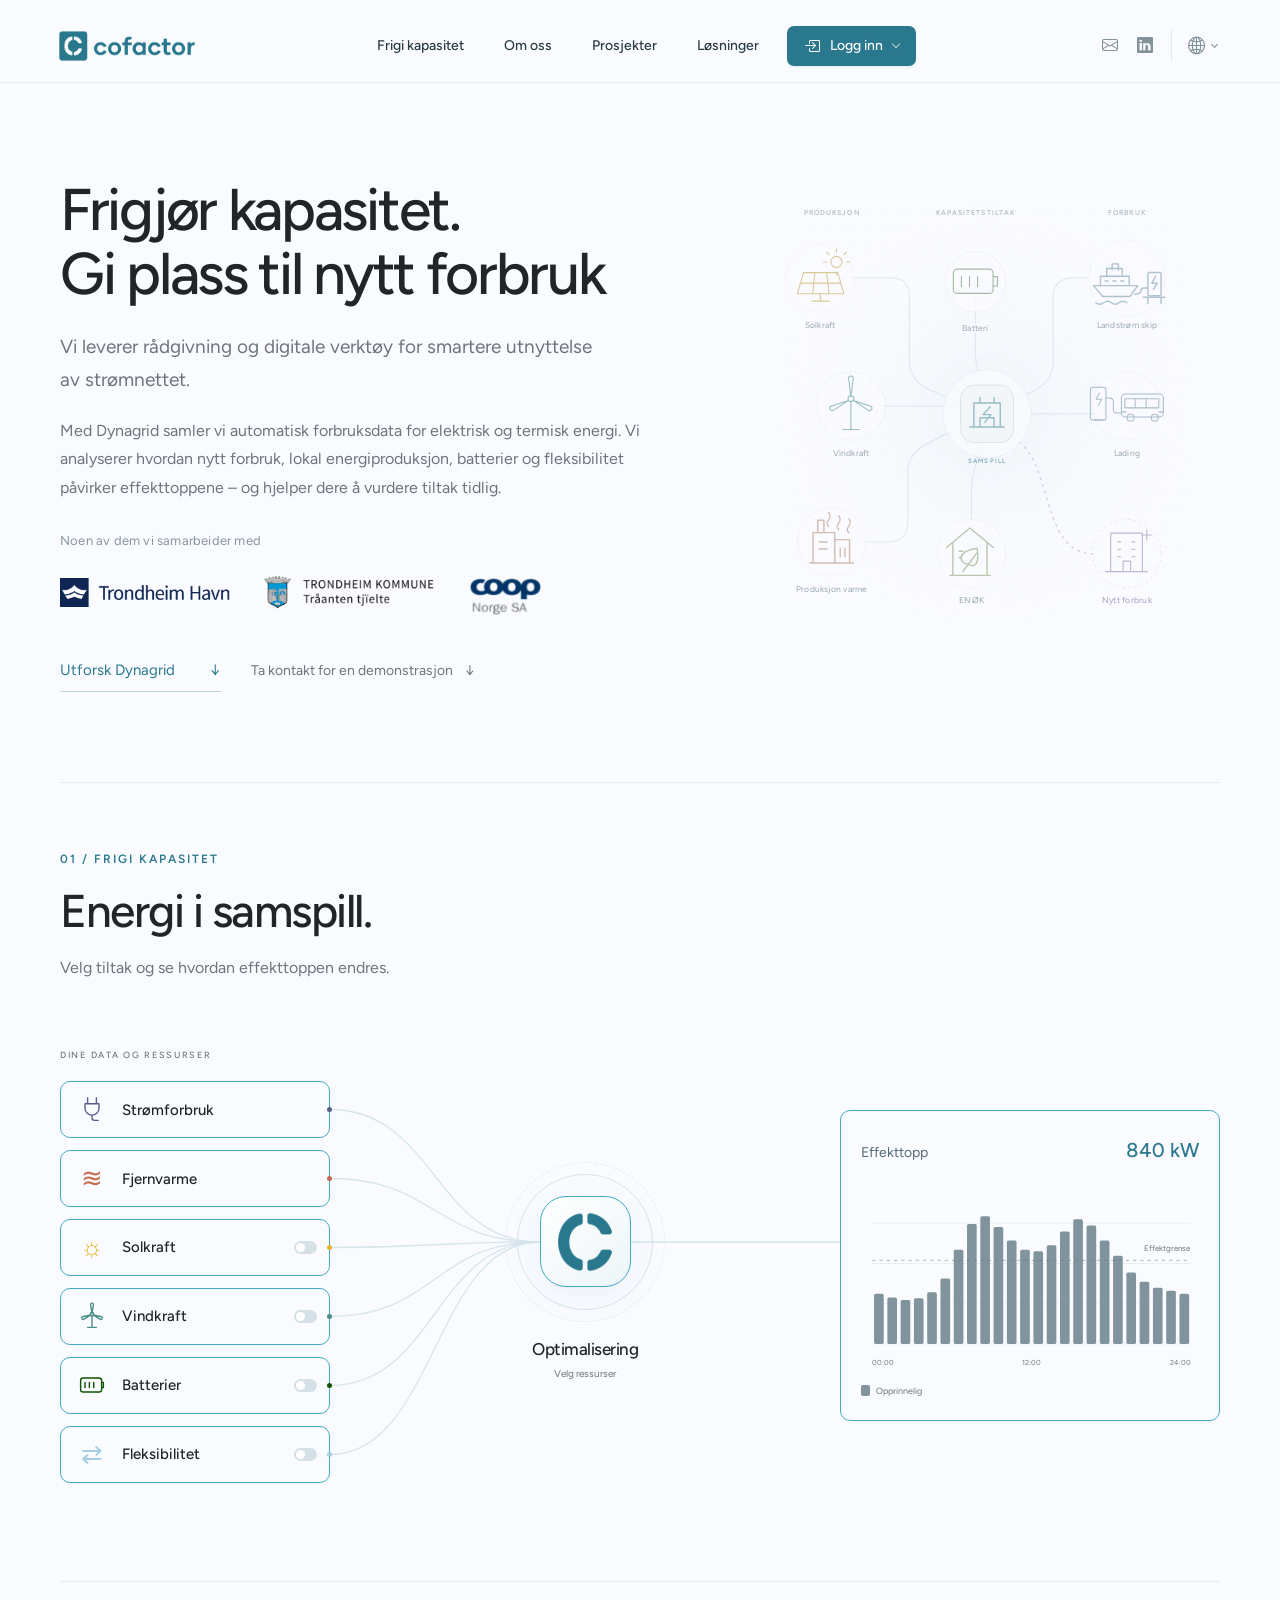
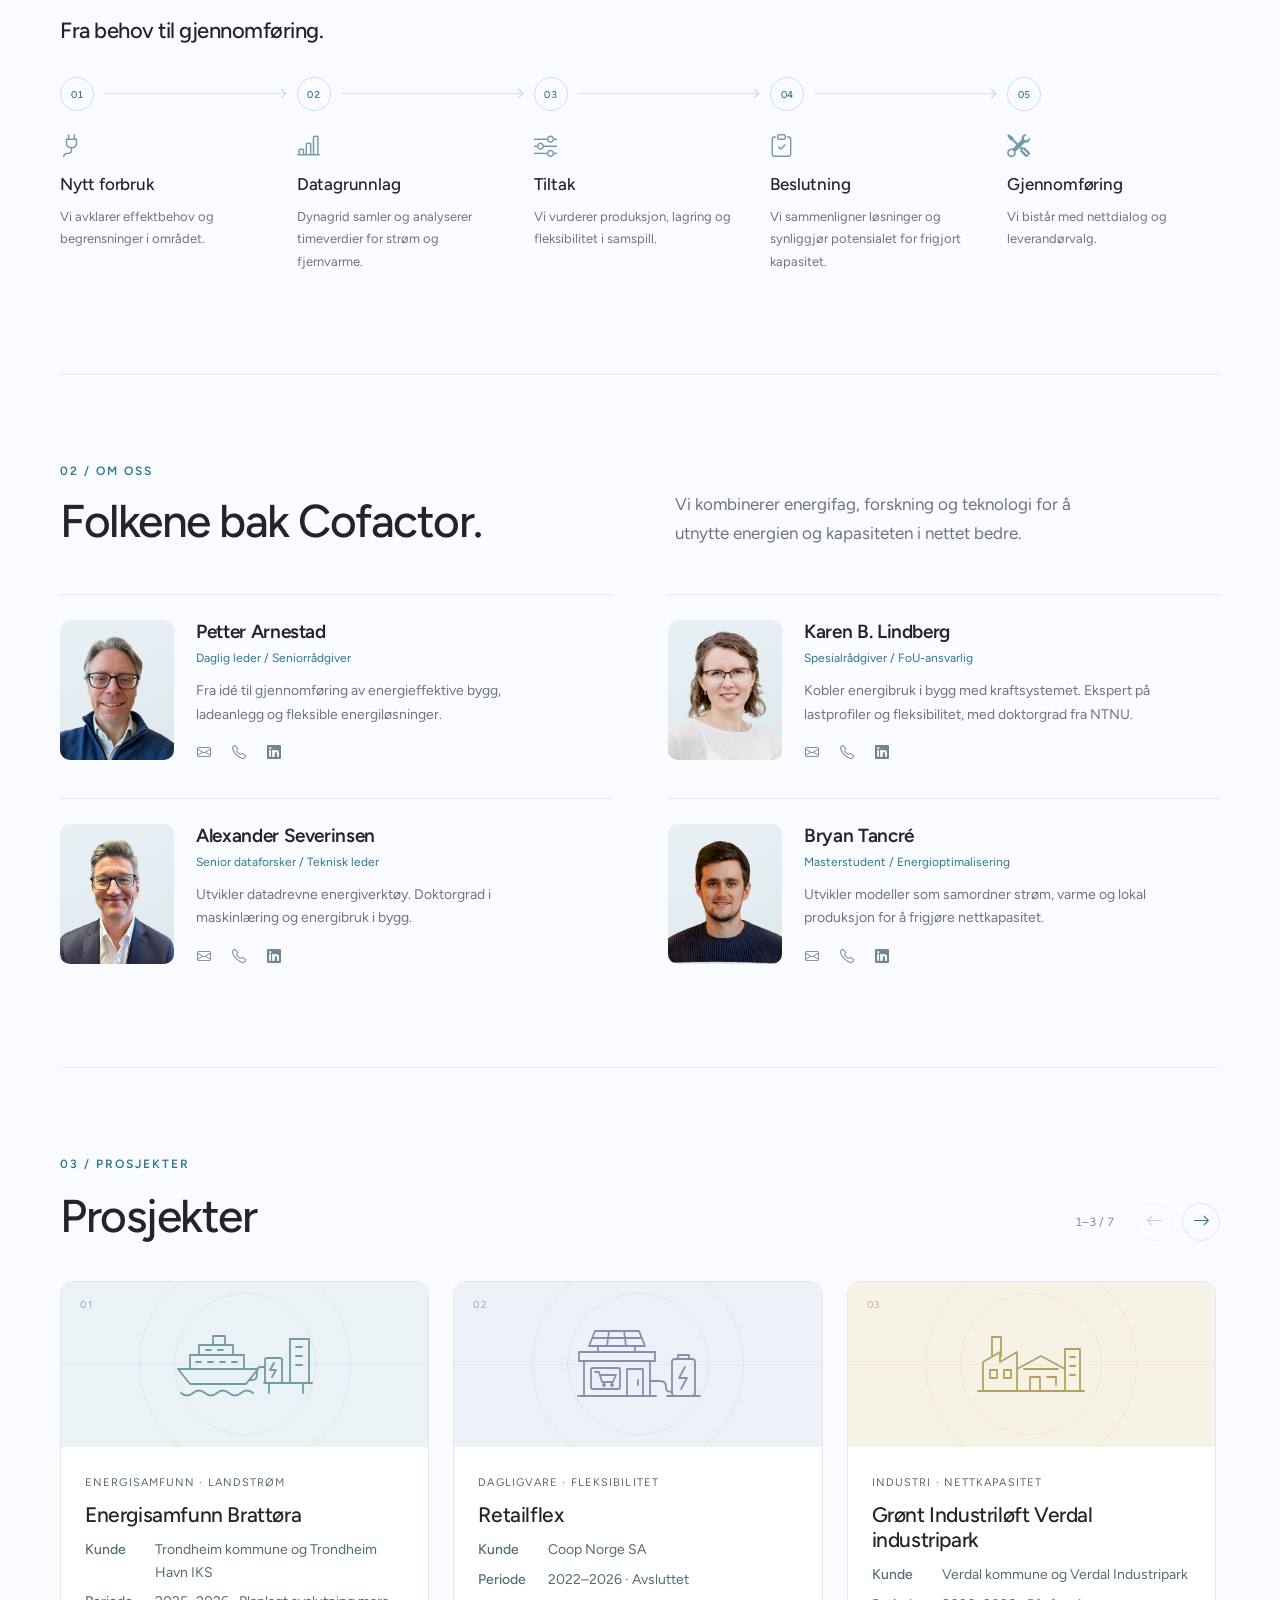
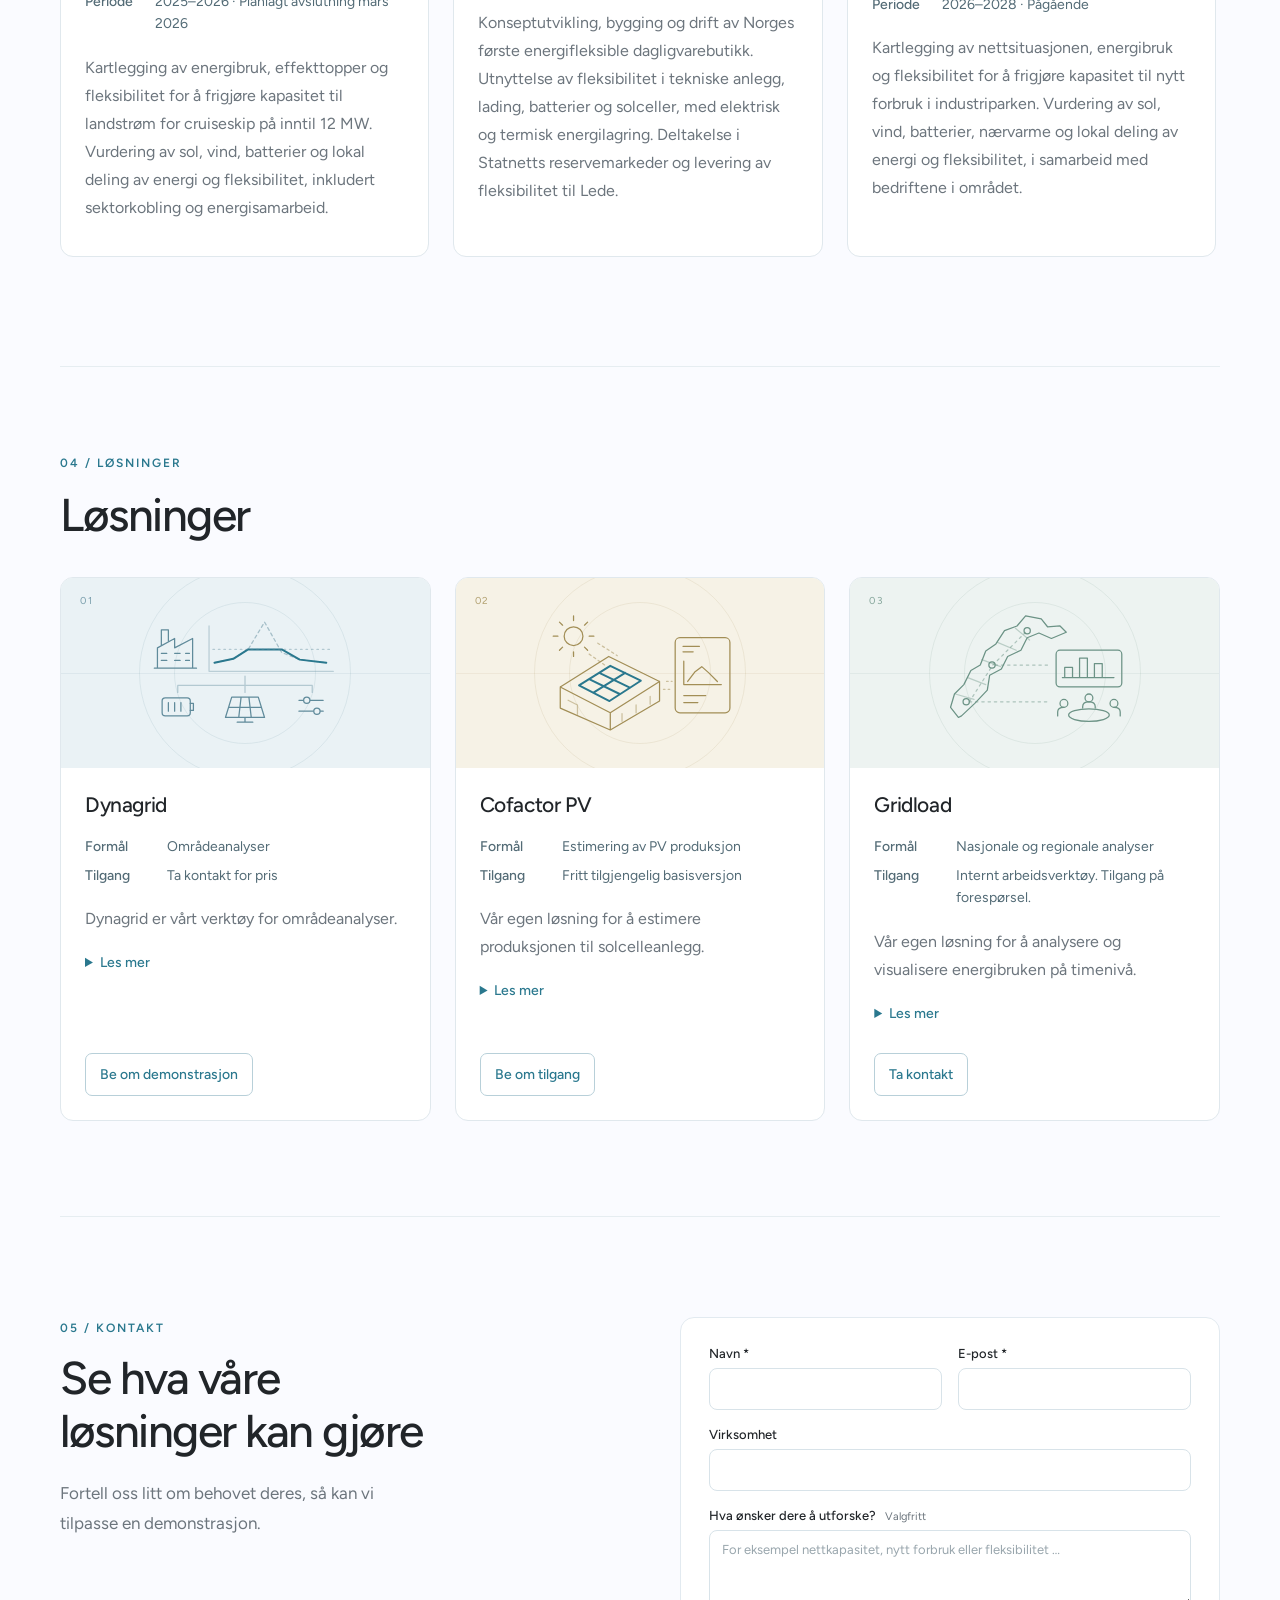
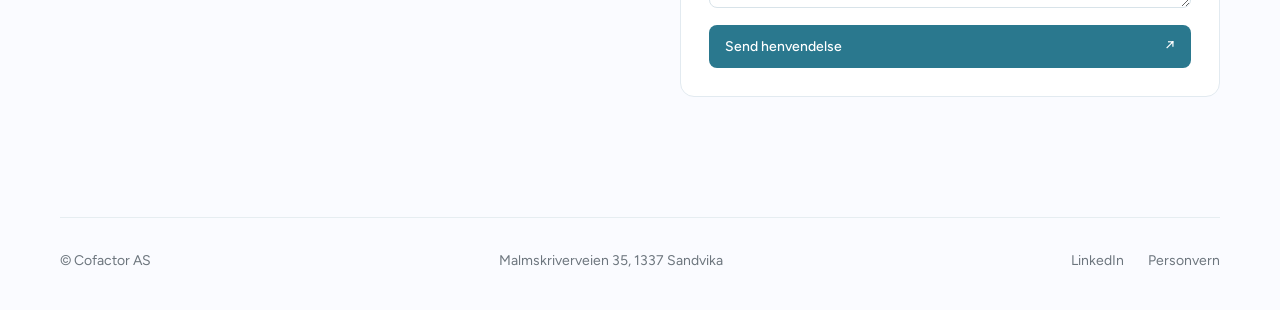
==== commit bca73238: "Minor mods on text" ====
--- a/index.html
+++ b/index.html
@@ -21,7 +21,7 @@
 <meta name="twitter:image" content="https://cofactor-as.github.io/website-cofactor-20/assets/cofactor-social-preview.png">
 <meta name="twitter:image:alt" content="Cofactor. Frigjør kapasitet. Gi plass til nytt forbruk. Illustrasjon av redusert effekttopp med batteri, solkraft og fleksibilitet.">
 <link rel="icon" type="image/png" href="assets/cofactor-symbol.png">
-<link rel="stylesheet" href="assets/bootstrap-icons.css"><link rel="stylesheet" href="style.css?v=20261122-portraits1"><script defer src="i18n.js?v=20261122-privacy2"></script><script defer src="app.js?v=20261122-peak1"></script>
+<link rel="stylesheet" href="assets/bootstrap-icons.css"><link rel="stylesheet" href="style.css?v=20261122-mobile1"><script defer src="i18n.js?v=20261122-privacy2"></script><script defer src="app.js?v=20261122-mobile1"></script>
 </head>
 <body>
 <header class="site-header">
@@ -136,7 +136,7 @@
 </div>
 <p id="selection-status" class="sr-only" aria-live="polite"></p>
 <section class="process" aria-labelledby="process-title">
-<div class="process-heading"><h3 id="process-title">Fra behov til gjennomføring.</h3><span class="process-heading-line" aria-hidden="true"></span></div>
+<div class="process-heading"><h3 id="process-title">Fra behov til gjennomføring.</h3></div>
 <ol class="process-steps"><li class="process-step"><div class="process-marker" aria-hidden="true"><span>01</span></div><div class="process-content"><i class="bi bi-plug process-icon" aria-hidden="true"></i><h4>Nytt forbruk</h4><p>Vi avklarer effektbehov og begrensninger i området.</p></div></li><li class="process-step"><div class="process-marker" aria-hidden="true"><span>02</span></div><div class="process-content"><i class="bi bi-bar-chart-line process-icon" aria-hidden="true"></i><h4>Datagrunnlag</h4><p>Dynagrid samler og analyserer timeverdier for strøm og fjernvarme.</p></div></li><li class="process-step"><div class="process-marker" aria-hidden="true"><span>03</span></div><div class="process-content"><i class="bi bi-sliders process-icon" aria-hidden="true"></i><h4>Tiltak</h4><p>Vi vurderer produksjon, lagring og fleksibilitet i samspill.</p></div></li><li class="process-step"><div class="process-marker" aria-hidden="true"><span>04</span></div><div class="process-content"><i class="bi bi-clipboard-check process-icon" aria-hidden="true"></i><h4>Beslutning</h4><p>Vi sammenligner løsninger og synliggjør potensialet for frigjort kapasitet.</p></div></li><li class="process-step"><div class="process-marker" aria-hidden="true"><span>05</span></div><div class="process-content"><i class="bi bi-tools process-icon" aria-hidden="true"></i><h4>Gjennomføring</h4><p>Vi bistår med nettdialog og leverandørvalg.</p></div></li></ol>
 </section>
 
--- a/style.css
+++ b/style.css
@@ -334,7 +334,6 @@
 .process{margin-top:65px;padding-top:34px;border-top:1px solid #e6edf1}
 .process-heading{display:flex;align-items:center;gap:25px;margin-bottom:32px}
 .process-heading h3{font-size:22px;line-height:1.35;font-weight:500;letter-spacing:-.5px;margin:0}
-.process-heading-line{height:1px;width:48px;background:#b8cfd9}
 .process-steps{display:grid;grid-template-columns:repeat(5,minmax(0,1fr));list-style:none;padding:0;margin:0;gap:24px}
 .process-step{position:relative;min-width:0}
 .process-marker{position:relative;display:flex;align-items:center;height:34px;margin-bottom:23px}
@@ -462,3 +461,9 @@
 
 /* Match Bryan’s square portrait to the closer framing of the other team photos. */
 .team-portrait.team-portrait-bryan img{width:107%;max-height:none;flex-shrink:0;margin-left:-3.5%}
+
+/* On mobile, move directly from the introduction to the project process. */
+@media(max-width:760px){
+ .energy-illustration,.animation-section>.scene,.animation-section .demo-instruction,.animation-section>#selection-status{display:none}
+ .animation-section>.process{margin-top:0;padding-top:0;border-top:0}
+}
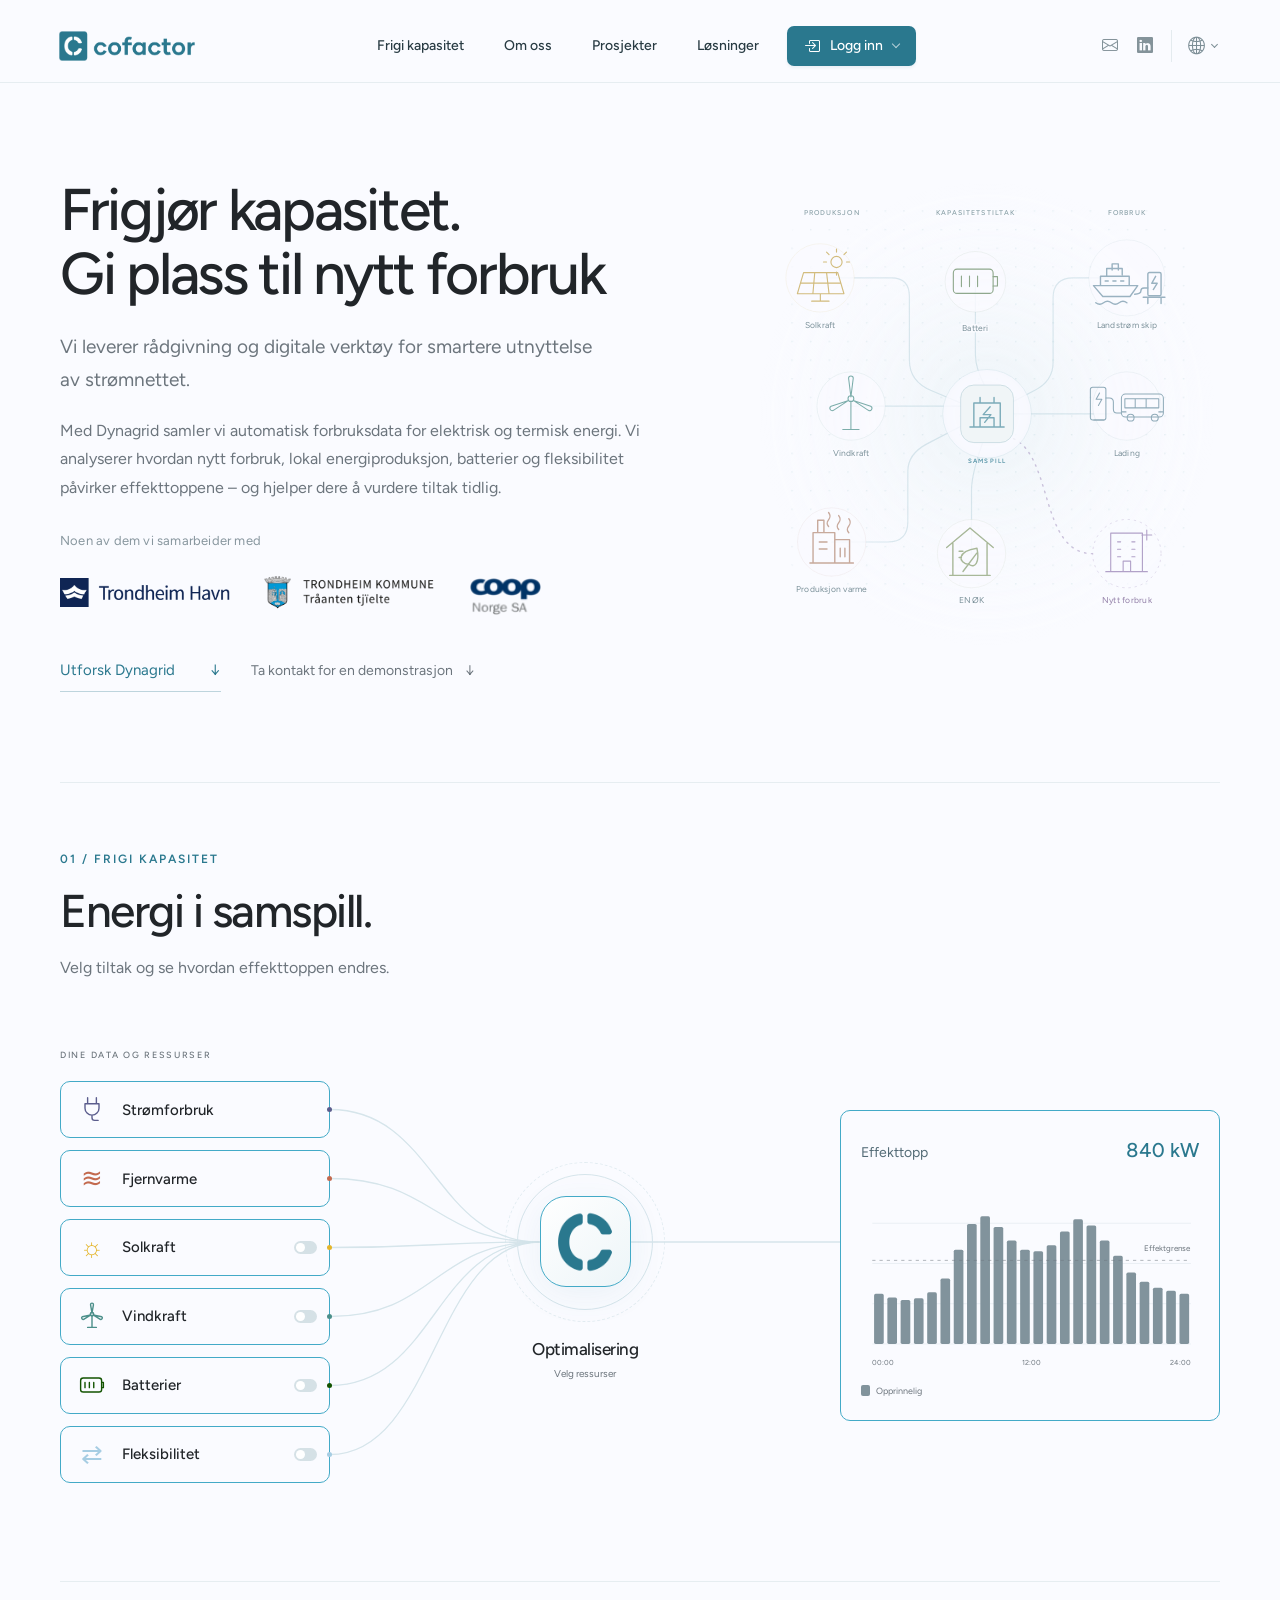
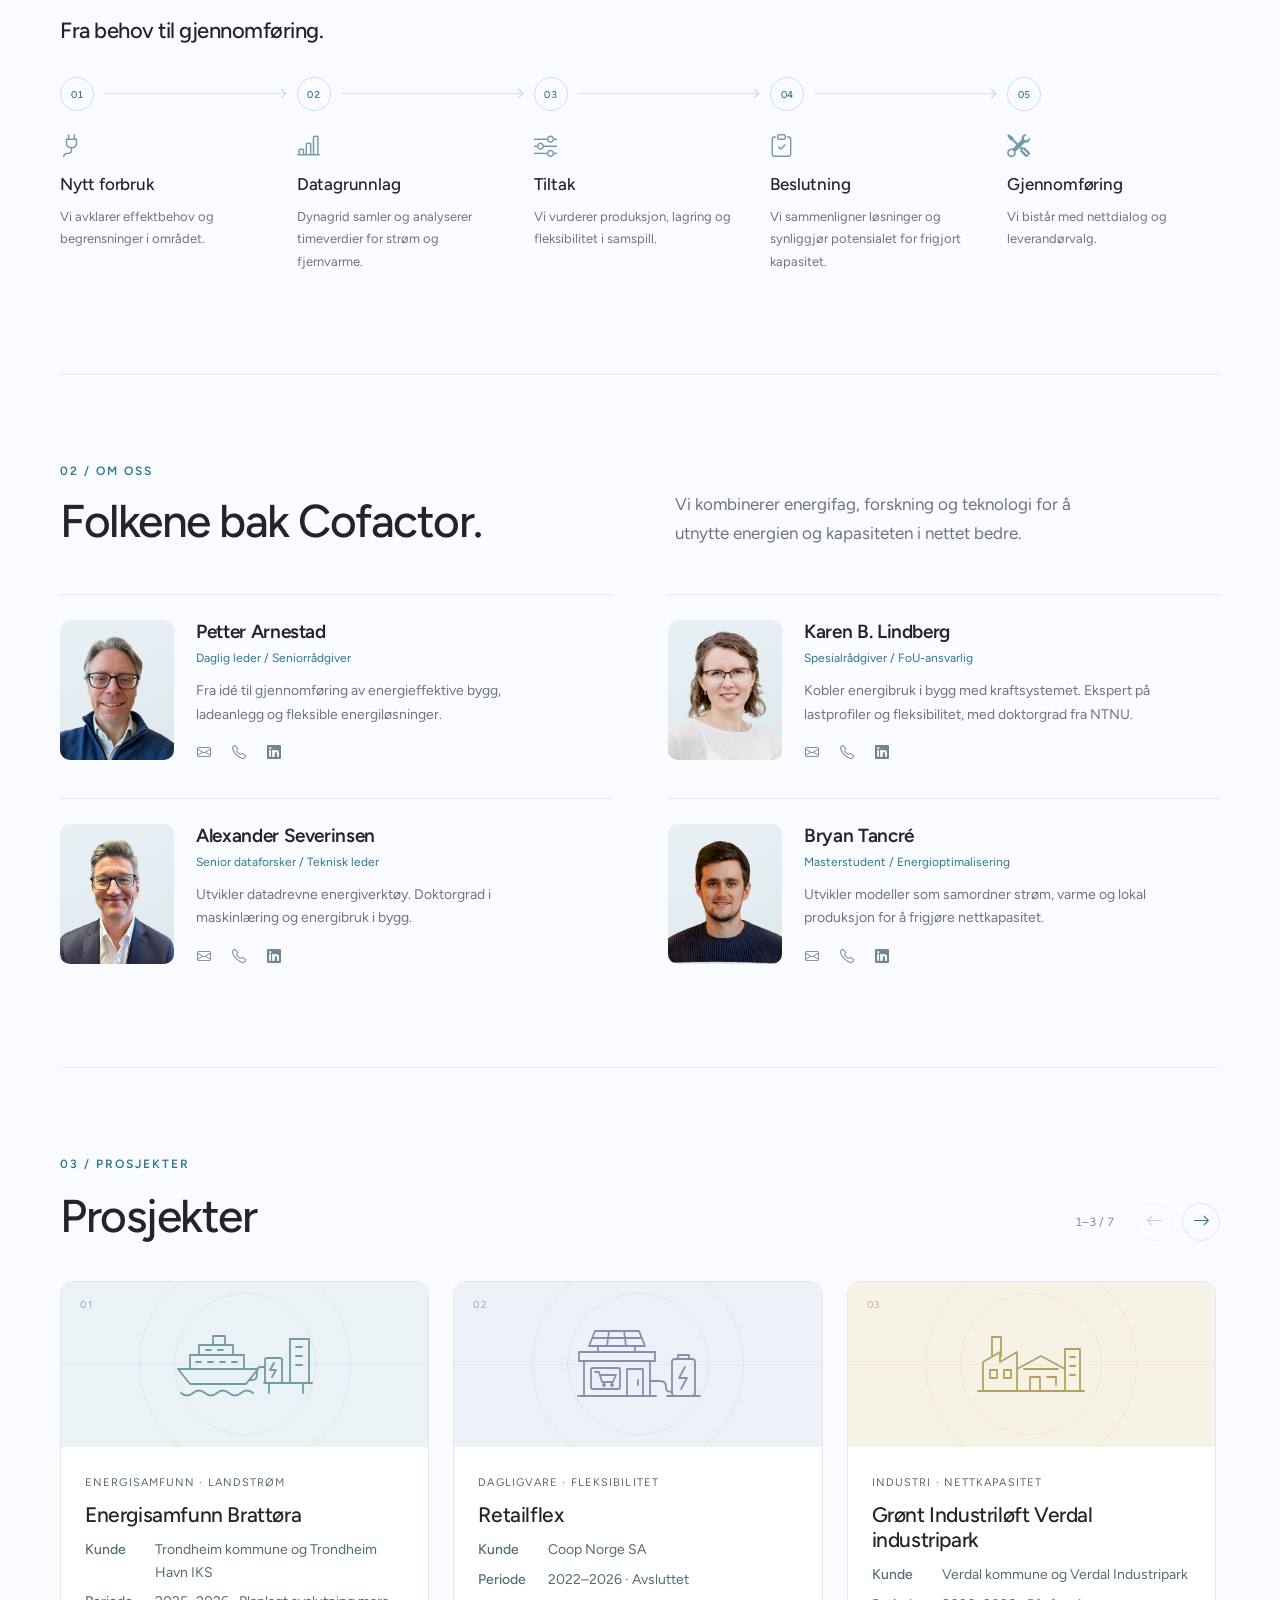
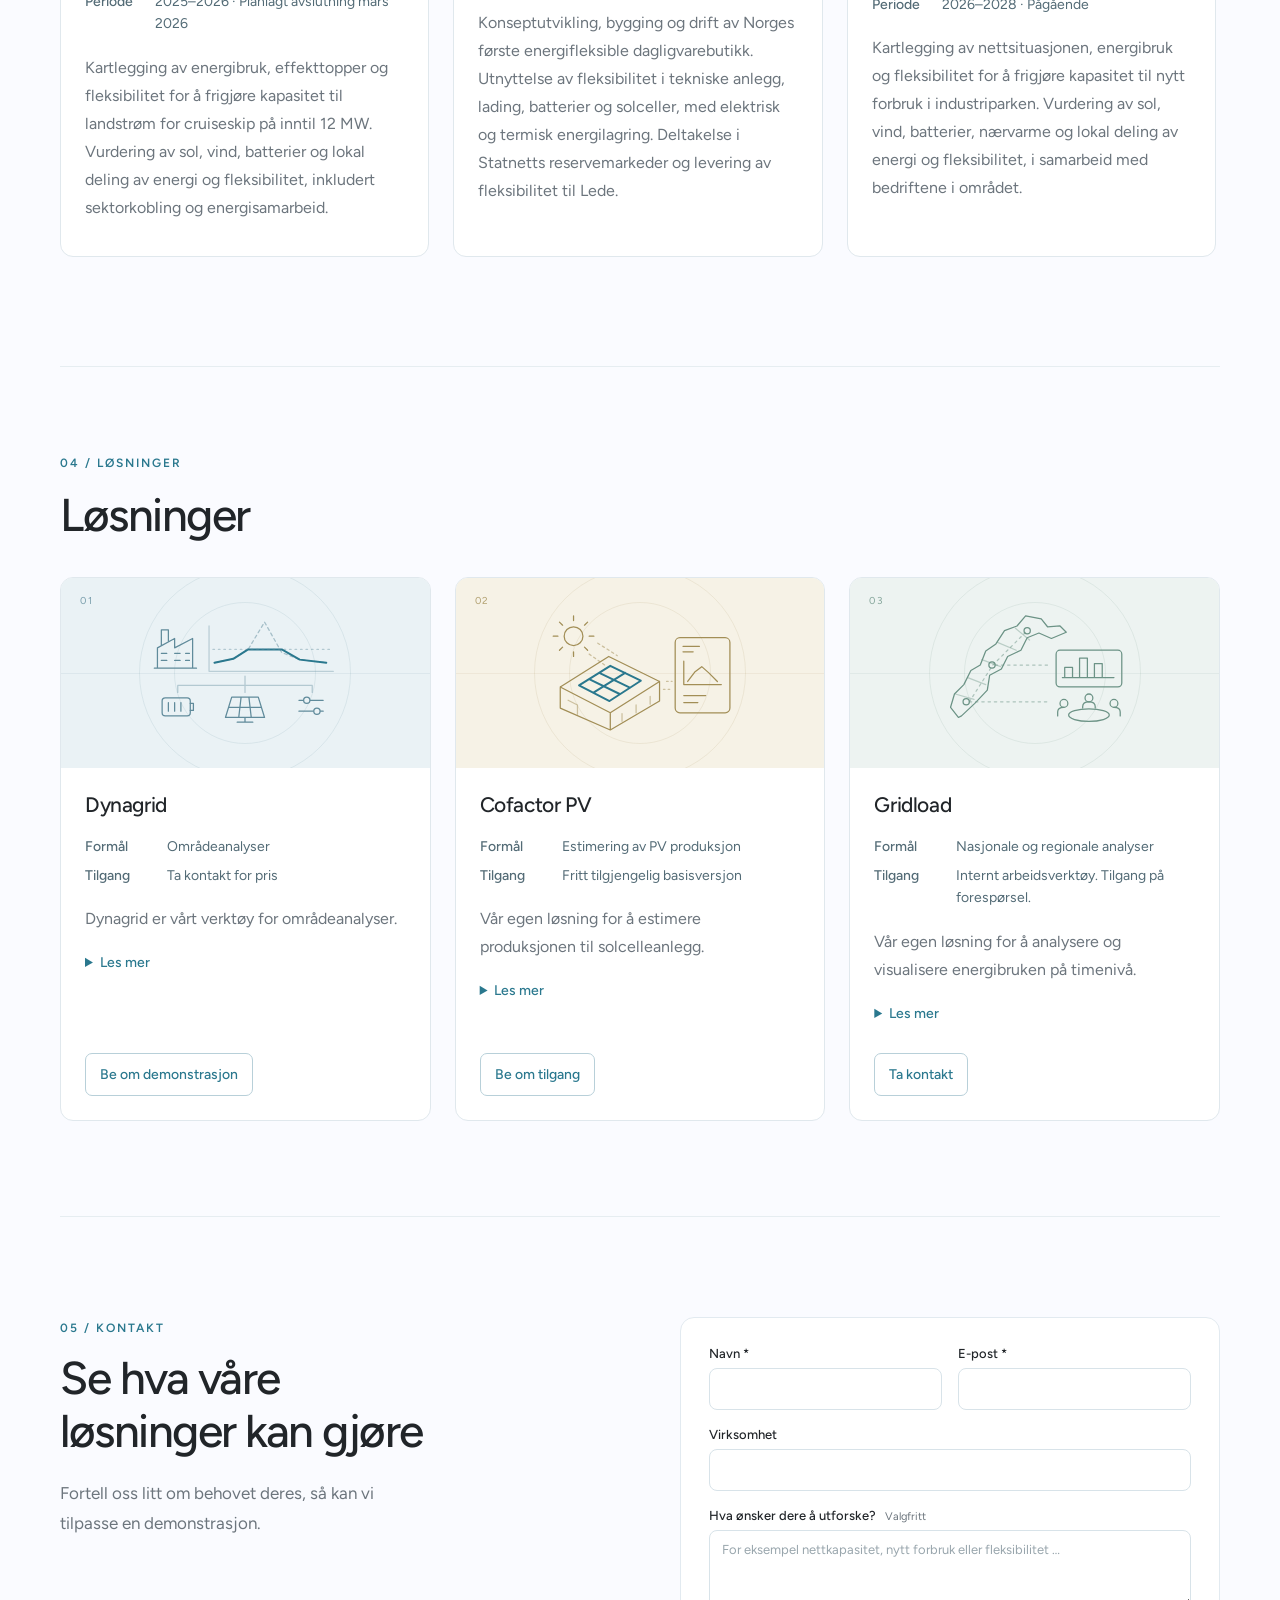
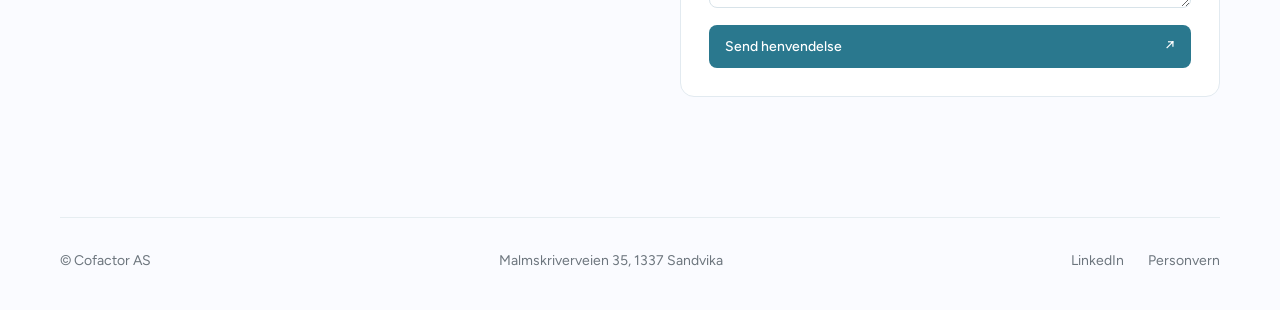
==== commit 5ddf7ee1: "Darker contrast in frontpage figure" ====
--- a/index.html
+++ b/index.html
@@ -21,7 +21,7 @@
 <meta name="twitter:image" content="https://cofactor-as.github.io/website-cofactor-20/assets/cofactor-social-preview.png">
 <meta name="twitter:image:alt" content="Cofactor. Frigjør kapasitet. Gi plass til nytt forbruk. Illustrasjon av redusert effekttopp med batteri, solkraft og fleksibilitet.">
 <link rel="icon" type="image/png" href="assets/cofactor-symbol.png">
-<link rel="stylesheet" href="assets/bootstrap-icons.css"><link rel="stylesheet" href="style.css?v=20261122-mobile1"><script defer src="i18n.js?v=20261122-privacy2"></script><script defer src="app.js?v=20261122-mobile1"></script>
+<link rel="stylesheet" href="assets/bootstrap-icons.css"><link rel="stylesheet" href="style.css?v=20261123-hero2"><script defer src="i18n.js?v=20261122-privacy2"></script><script defer src="app.js?v=20261122-mobile1"></script>
 </head>
 <body>
 <header class="site-header">
--- a/style.css
+++ b/style.css
@@ -193,7 +193,7 @@
 .landing-section{position:relative;isolation:isolate;display:grid;grid-template-columns:minmax(0,1.25fr) minmax(0,1fr);gap:20px}
 .landing-copy{position:relative;z-index:1}
 .landing-copy h1{font-size:clamp(40px,4.6vw,62px);letter-spacing:-2.3px}
-.energy-illustration{width:92%;margin-left:0;justify-self:end;pointer-events:none;opacity:.7}
+.energy-illustration{width:92%;margin-left:0;justify-self:end;pointer-events:none;opacity:.9}
 .energy-illustration svg{width:100%;height:auto;display:block;overflow:visible}
 .energy-node .node-disc{fill:#FAFBFF;fill-opacity:.82;stroke:currentColor;stroke-opacity:.12;stroke-width:1}
 .energy-node .node-art{stroke:currentColor;stroke-width:1.8;stroke-linecap:round;stroke-linejoin:round;opacity:.8}
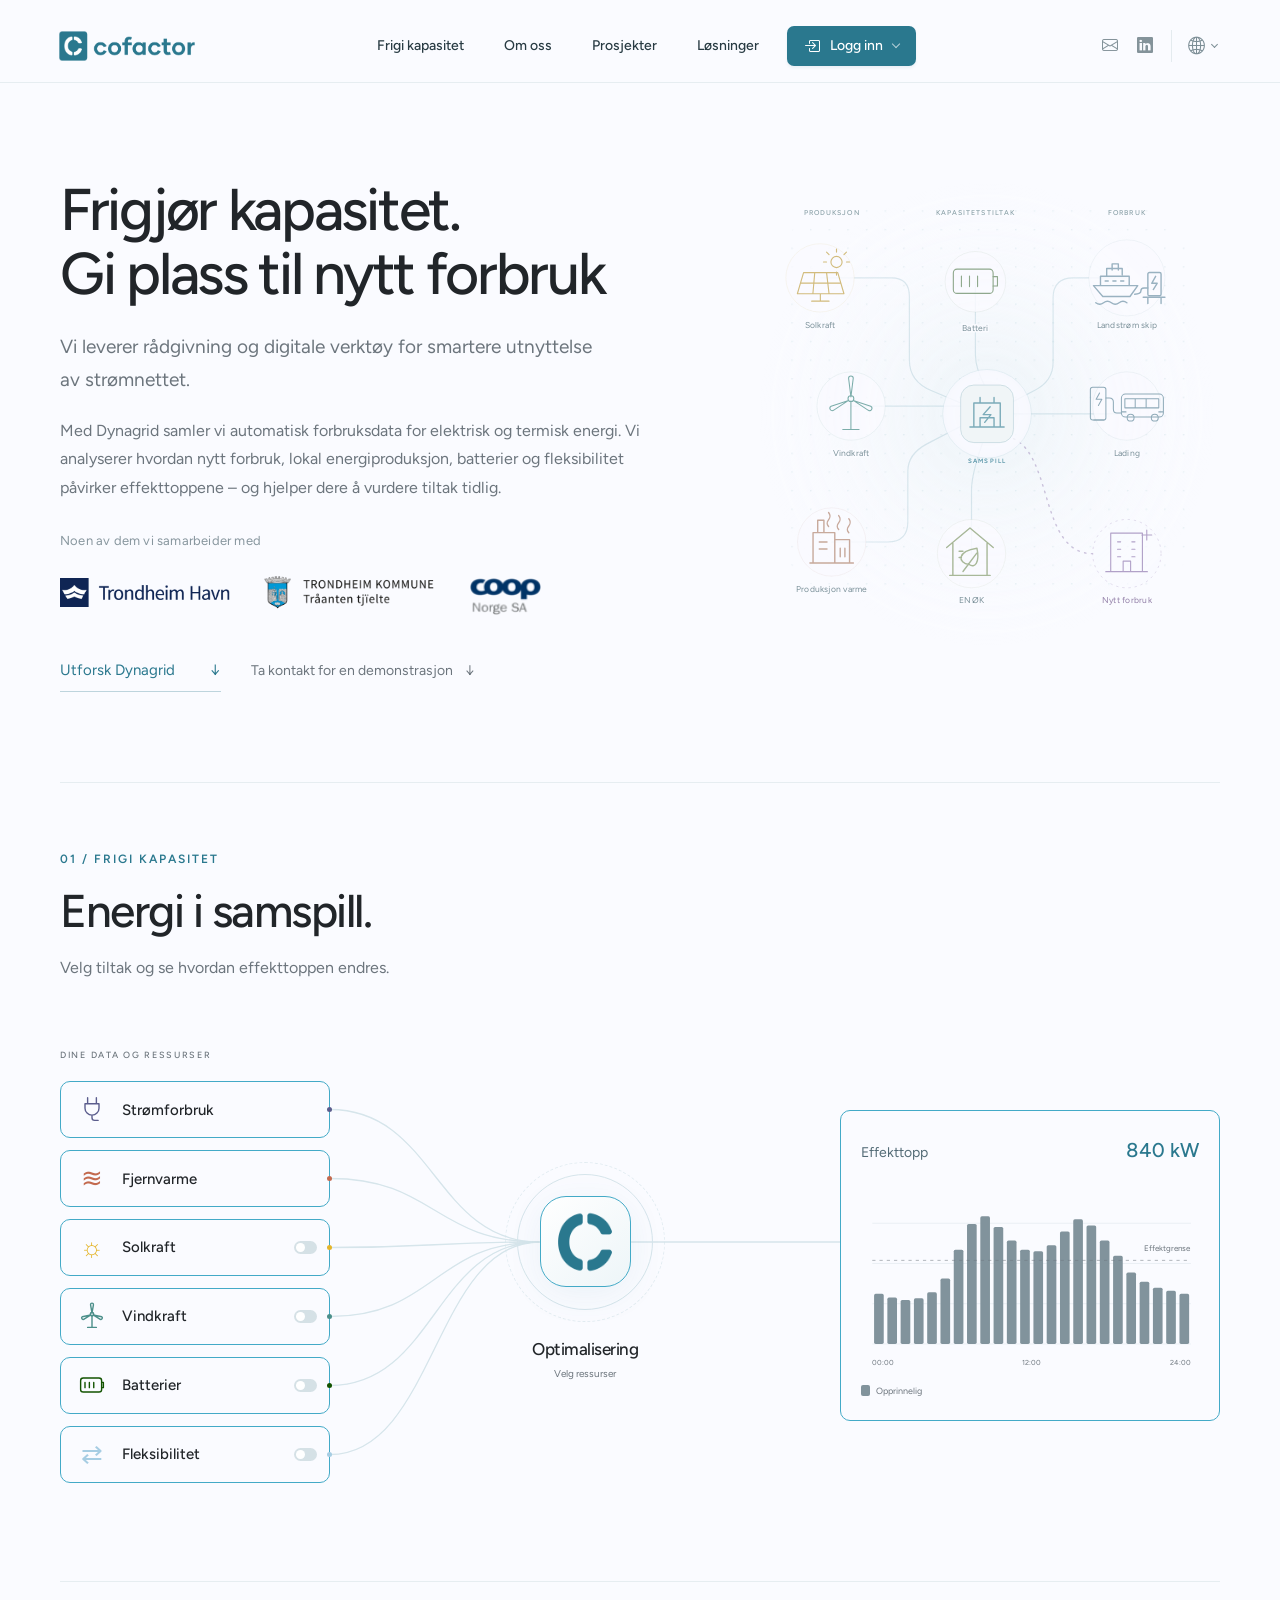
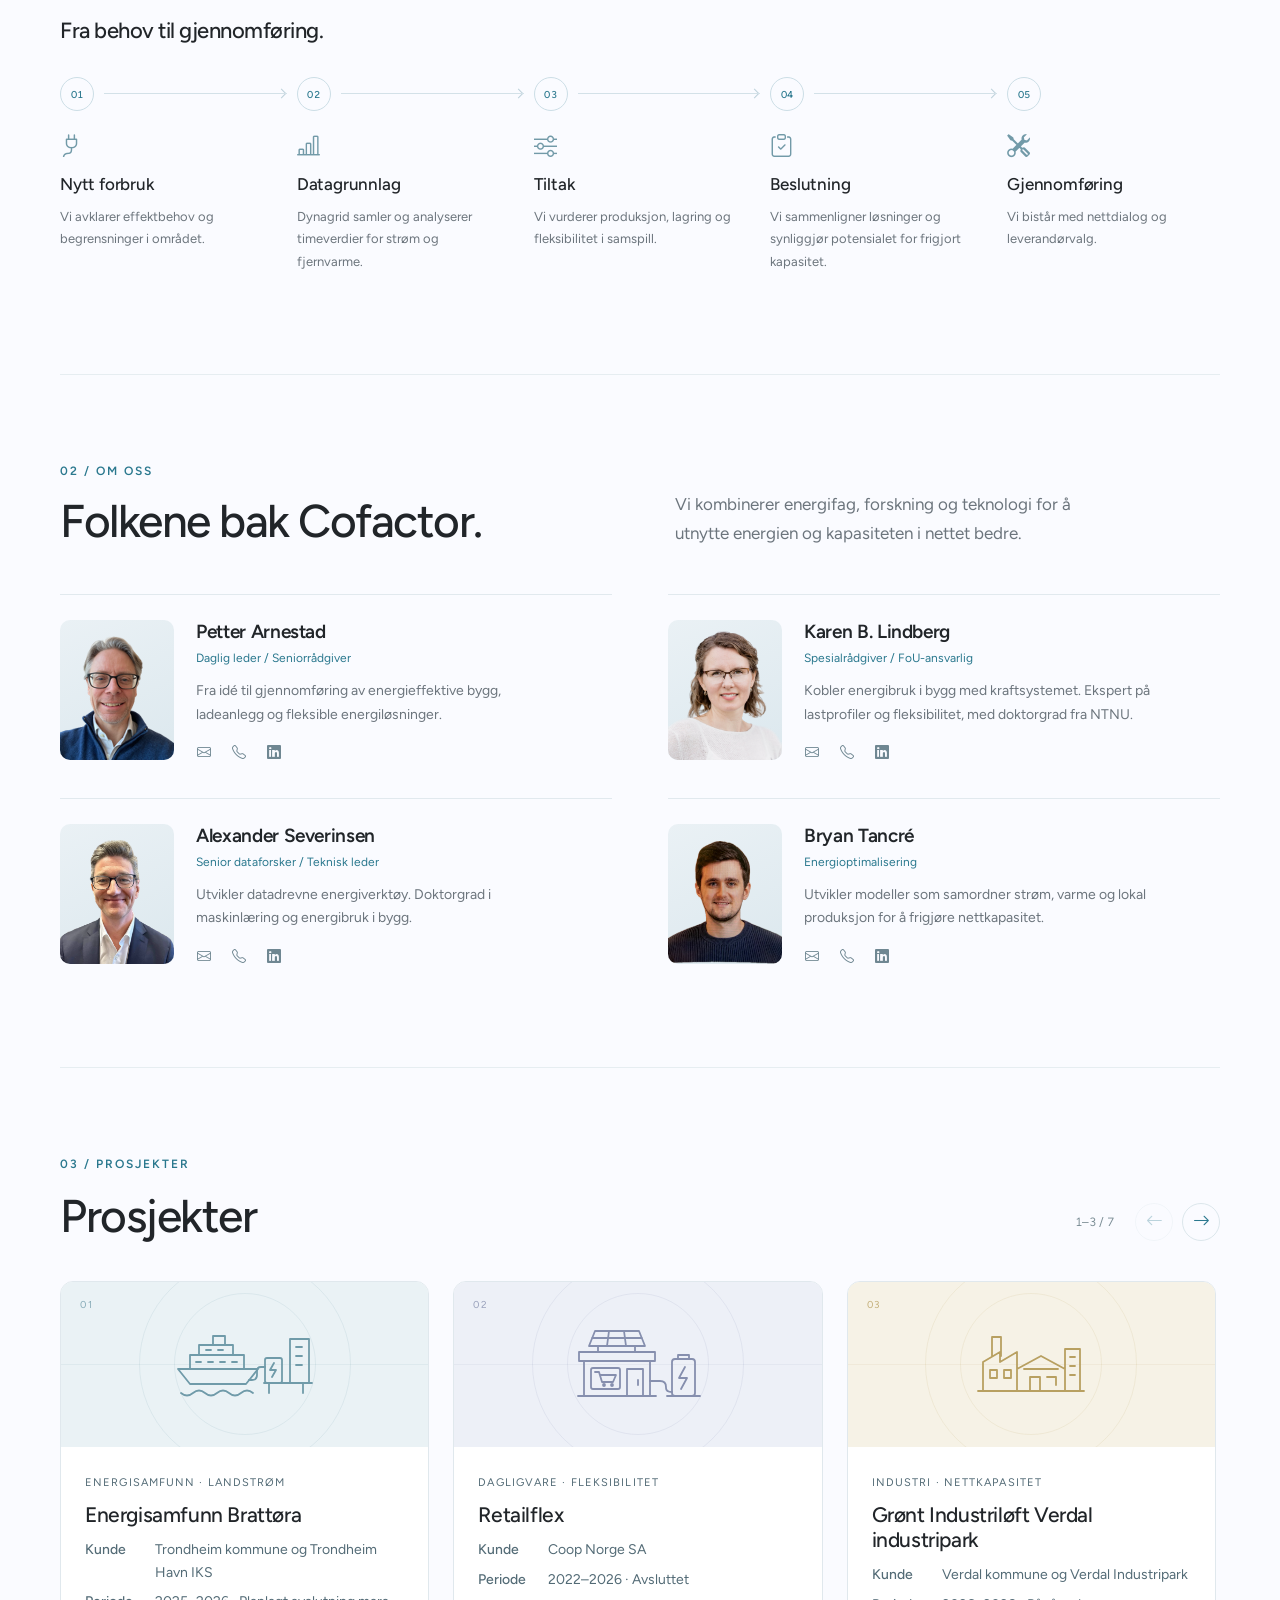
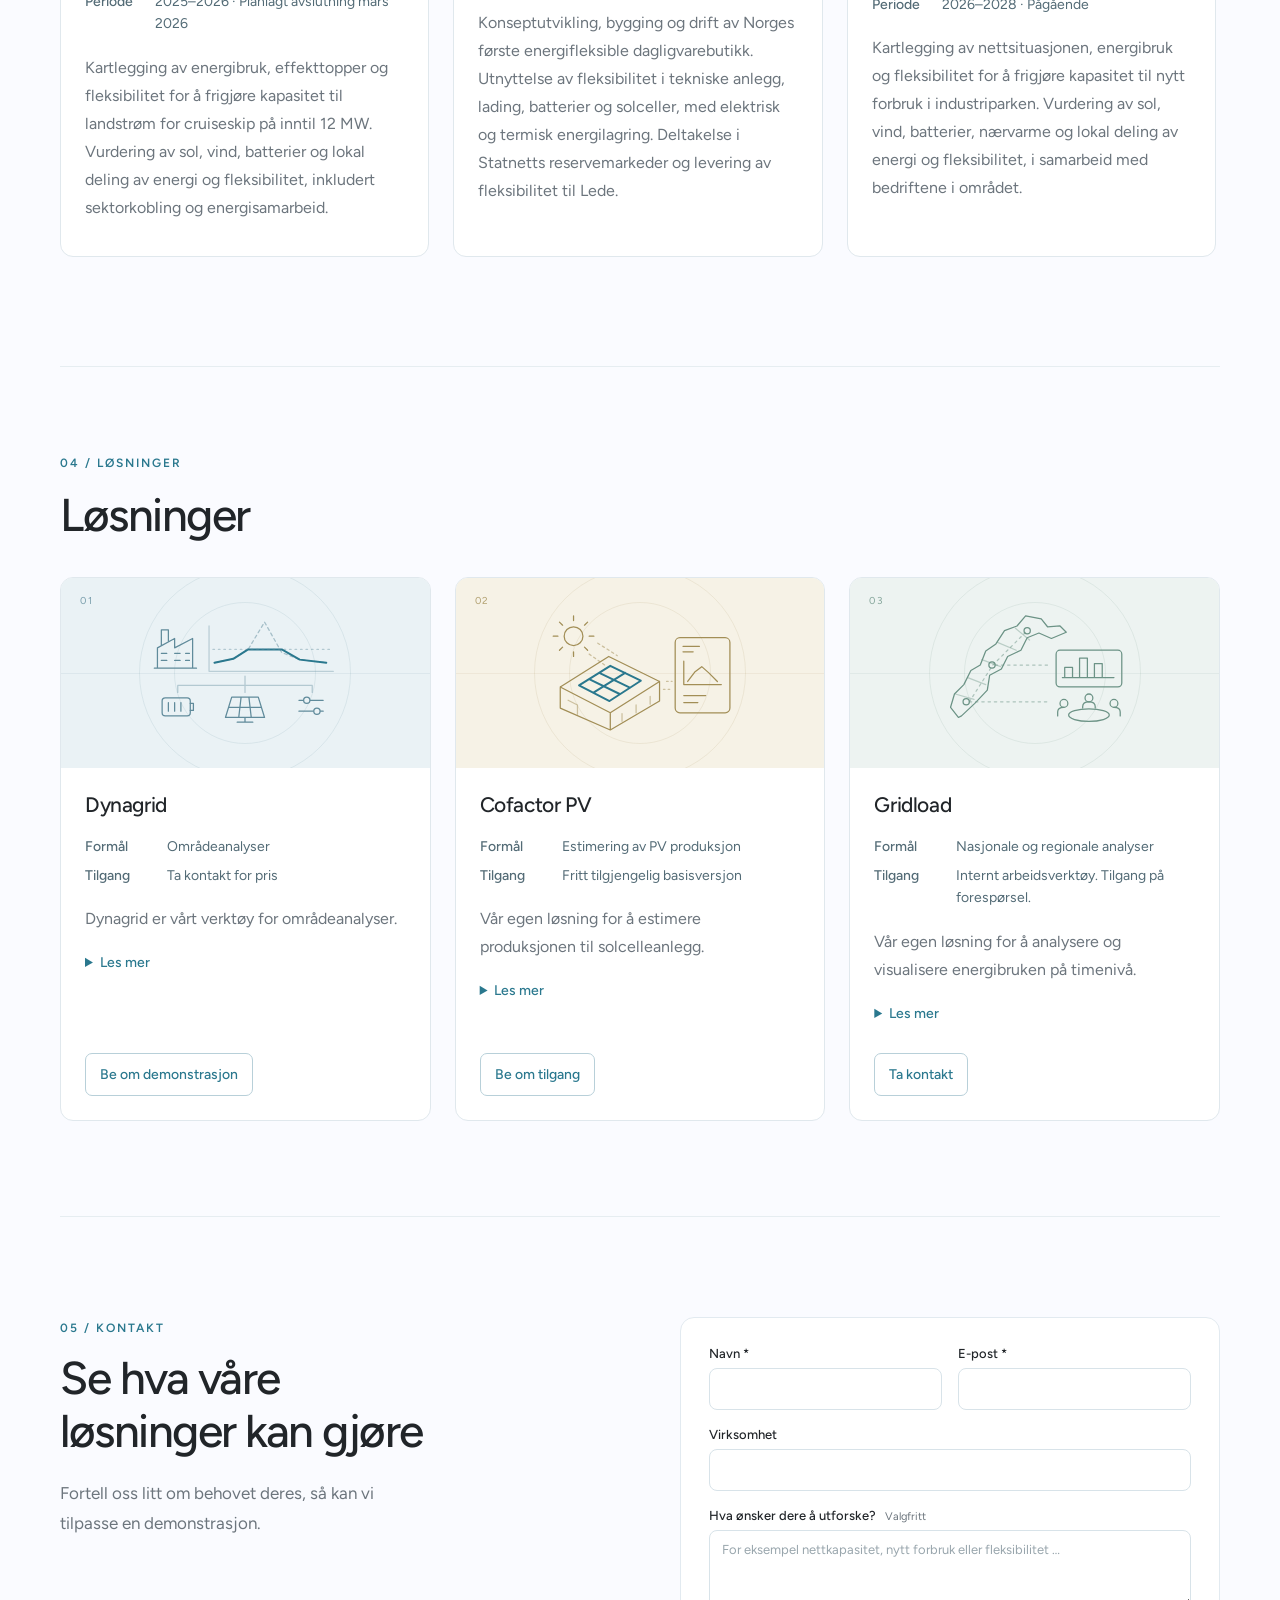
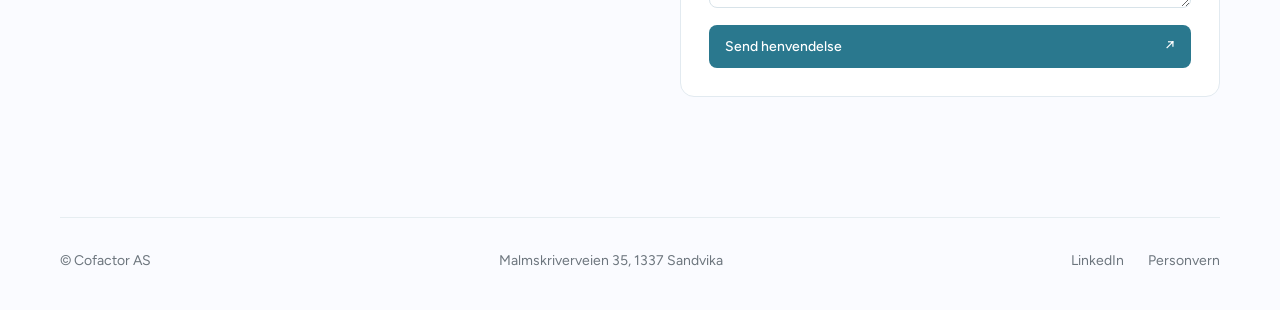
==== commit 11585909: "Remove unfinished Klimamonitor link and fix deployment" ====
--- a/index.html
+++ b/index.html
@@ -162,7 +162,7 @@
 </article>
 <article class="team-member" aria-labelledby="name-bryan">
 <div class="team-portrait team-portrait-bryan"><img src="assets/team/bryan.webp" alt="Bryan Tancré" loading="lazy" decoding="async" width="114" height="140"></div>
-<div class="team-details"><h3 id="name-bryan">Bryan Tancré</h3><p class="team-role">Masterstudent / Energioptimalisering</p><p class="team-bio">Utvikler modeller som samordner strøm, varme og lokal produksjon for å frigjøre nettkapasitet.</p><div class="team-contact"><a href="mailto:bryan.tancre@cofactor.no" aria-label="Send e-post til Bryan Tancré" title="Send e-post til Bryan Tancré"><i class="bi bi-envelope" aria-hidden="true"></i></a><a href="tel:+32468149945" aria-label="Ring Bryan Tancré" title="Ring Bryan Tancré"><i class="bi bi-telephone" aria-hidden="true"></i></a><a href="https://www.linkedin.com/in/bryantancre/" aria-label="Bryan Tancré på LinkedIn" title="Bryan Tancré på LinkedIn"><i class="bi bi-linkedin" aria-hidden="true"></i></a></div></div>
+<div class="team-details"><h3 id="name-bryan">Bryan Tancré</h3><p class="team-role">Energioptimalisering</p><p class="team-bio">Utvikler modeller som samordner strøm, varme og lokal produksjon for å frigjøre nettkapasitet.</p><div class="team-contact"><a href="mailto:bryan.tancre@cofactor.no" aria-label="Send e-post til Bryan Tancré" title="Send e-post til Bryan Tancré"><i class="bi bi-envelope" aria-hidden="true"></i></a><a href="tel:+32468149945" aria-label="Ring Bryan Tancré" title="Ring Bryan Tancré"><i class="bi bi-telephone" aria-hidden="true"></i></a><a href="https://www.linkedin.com/in/bryantancre/" aria-label="Bryan Tancré på LinkedIn" title="Bryan Tancré på LinkedIn"><i class="bi bi-linkedin" aria-hidden="true"></i></a></div></div>
 </article></div>
 </section>
 <section id="prosjekter" class="projects-section" aria-labelledby="projects-title" tabindex="-1">
